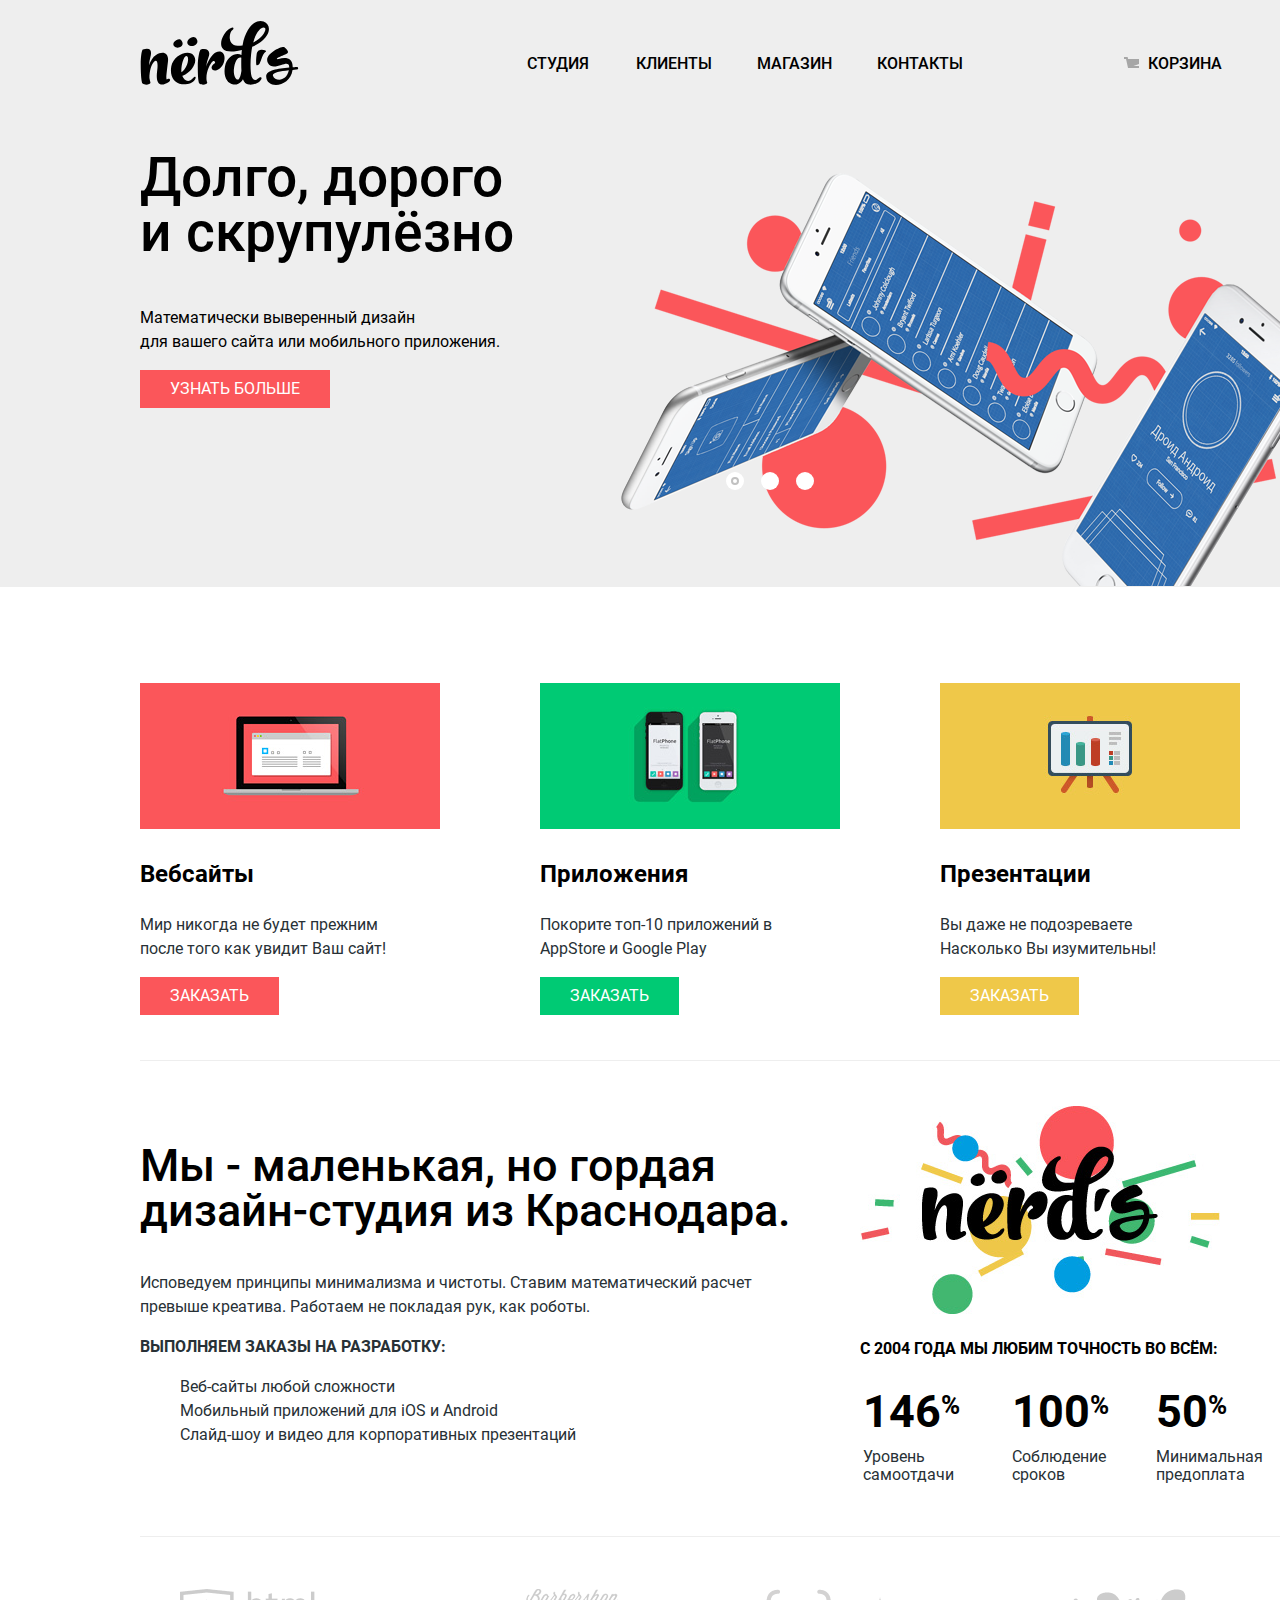
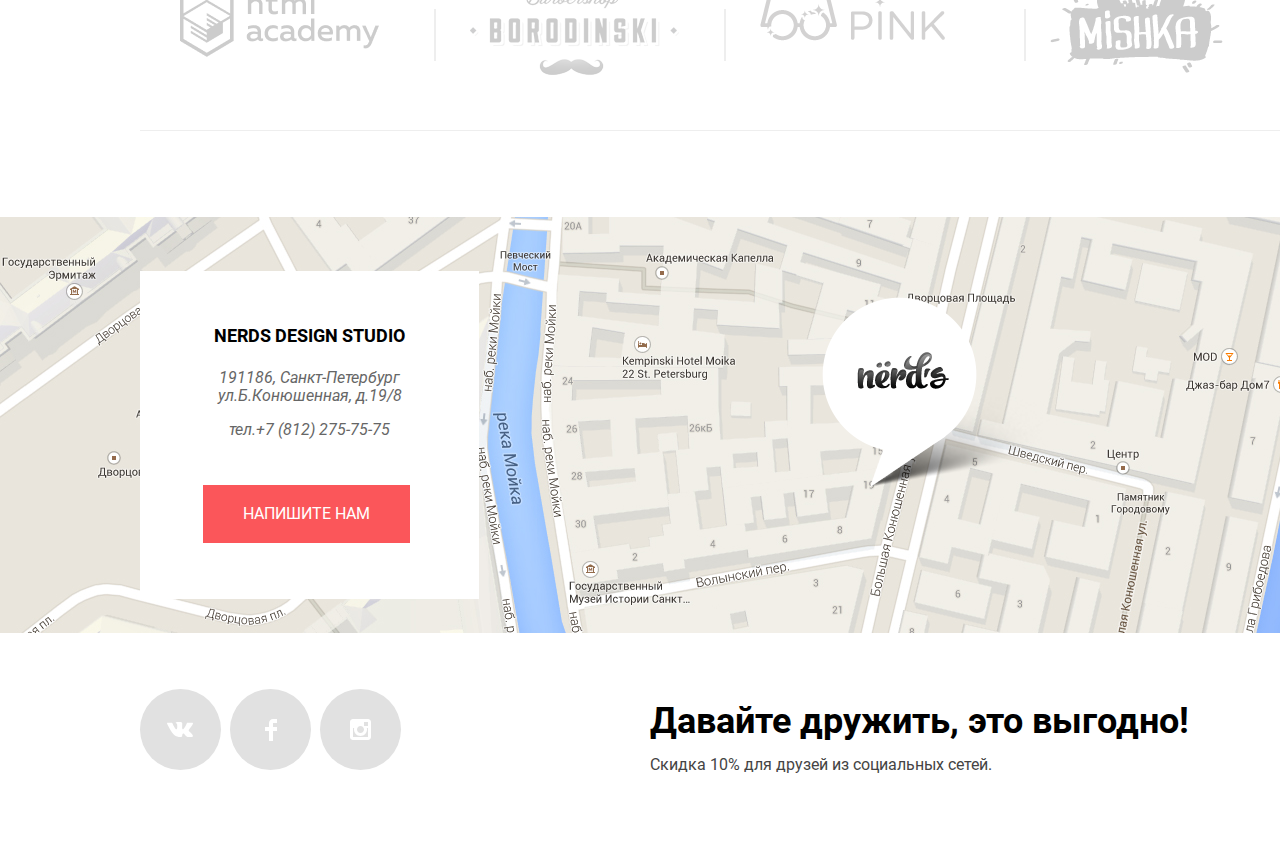
==== index.html @ c26bccc5 "Итог" ====
<!DOCTYPE html>
<html class="page" lang="ru">
  <head>
    <meta charset="utf-8">
    <title>HTML Academy: Нёрдс</title>
    <link rel="stylesheet" href="https://fonts.googleapis.com/css2?family=Roboto:wght@100&display=swap">
    <link href="css/normalize.css" rel="stylesheet">
    <link href="css/style.css" rel="stylesheet">
  </head>
  <body class="page-body">
    <header class="main-header">
      <nav class="main-navigation">
        <a class="main-header-logo">
          <img src="img/nerds-logo.svg" width="159" height="65" alt="Логотип Нёрдс">
        </a>
        <div class="main-navigation-wrapper">
          <div class="main-navigation-container">
            <ul class="navigation-list">
              <li class="navigation-item">
                <a href="#">Студия</a>
              </li>
              <li class="navigation-item">
                <a href="#">Клиенты</a>
              </li>
              <li class="navigation-item">
                <a href="catalog.html">Магазин</a>
              </li>
              <li class="navigation-item">
                <a href="#">Контакты</a>
              </li>
            </ul>
          </div>
          <div class="user-navigation">
            <a class="basket" href="#">Корзина</a>
          </div>
        </div>
       </nav>
    </header>
    <main class="container">
      <h1 class="visually-hidden">Интернет-магазин Nerds</h1>
        <section class="hero">
          <div class="hero-text">
            <h2 class="hero-title">Долго, дорого<br> и скрупулёзно</h2>
               <p>Математически выверенный дизайн<br>
               для вашего сайта или мобильного приложения.</p>
            <a class="button button-red" href="#">Узнать больше</a>
          </div>
          <div class="hero-img">
            <img src="img/nerds-index-slide1.png" width="760" height="431" alt="Смартфоны">
            <div class="hero-circles">
              <div class="hero-circle">
                <img src="img/Ellipse.svg" alt="элипс">
              </div>
              <div class="hero-circle"></div>
              <div class="hero-circle"></div>
            </div>
          </div>
        </section>
        <div class="main-content">
          <section class="services">
              <ul class="services-list">
                <li class="services-item">
                  <img src="img/illustration-1.png" width="300" height="146" alt="Иллюстрация Веб-сайты">
                  <h3 class="services-item-title">Вебсайты</h3>
                    <p>Мир никогда не будет прежним<br>
                    после того как увидит Ваш сайт!</p>
                  <a class="button button-red" href="#">Заказать</a>
                </li>
                <li class="services-item">
                  <img src="img/illustration-2.png" width="300" height="146" alt="Иллюстрация Приложения">
                  <h3 class="services-item-title">Приложения</h3>
                    <p class="services-text">Покорите топ-10 приложений в<br>
                    AppStore и Google Play</p>
                    <a class="button button-green" href="#">Заказать</a>
                </li>
                <li class="services-item">
                  <img src="img/illustration-3.png" width="300" height="146" alt="Иллюстрация Призентаций">
                  <h3 class="services-item-title">Презентации</h3>
                    <p class="services-text">Вы даже не подозреваете<br>
                    Насколько Вы изумительны!</p>
                  <a class="button button-yellow" href="#">Заказать</a>
                </li>
              </ul>
          </section>
          <svg class="line" width="1440" height="30">
            <line x1="140" y1="30" x2="1298" y2="30" stroke-width="2" stroke="#EEEEEE"></line>
          </svg>
          <section class="description-text">
            <div class="description-content">
              <h2 class="description-title">Мы - маленькая, но гордая<br>
              дизайн-студия из Краснодара.</h2>
                <p>Исповедуем принципы минимализма и чистоты. Ставим математический расчет<br>
                превыше креатива. Работаем не покладая рук, как роботы.</p>
                <h3 class="description-subtitle">Выполняем заказы на разработку:</h3>
              <ul class="description-list">
                <li class="description-item">Веб-сайты любой сложности</li>
                <li class="description-item">Мобильный приложений для iOS и Android</li>
                <li class="description-item">Слайд-шоу и видео для корпоративных презентаций</li>
              </ul>
            </div>
            <div class="description-result">
              <img src="img/nerds-illustration.png" width="360" height="208" alt="Иллюстрация Nerds">
              <h3 class="description-subtitle-two">С 2004 года мы любим точность во всём:</h3>
              <table class="description-subtitle-table">
                <tr class="numbers">
                  <td class="result">146<sup class="percent">%</sup></td>
                  <td class="result">100<sup class="percent">%</sup></td>
                  <td class="result">50<sup class="percent">%</sup></td>
                </tr>
                <tr class="value-numbers">
                  <td class="result">Уровень самоотдачи</td>
                  <td class="result">Соблюдение сроков</td>
                  <td class="result">Минимальная предоплата</td>
                </tr>
              </table>
            </div>
          </section>
          <svg class="line" width="1440" height="50">
            <line x1="140" y1="50" x2="1298" y2="50" stroke-width="2" stroke="#EEEEEE"></line>
          </svg>
          <section class="manufacturers">
            <h2 class="visually-hidden">Производители</h2>
            <ul class="manufacturers-list">
              <li class="manufacturers-item">
                <a href="#" class="manufacturers-logo1">
                  <img src="img/Group-5.png" width="199" height="68" alt="Логотип HTMLACADEMY">
                </a>
              </li>
              <li class="manufacturers-item">
                <a href="#" class="manufacturers-logo2">
                  <img src="img/logo-2.png" width="209" height="90" alt="Барбершоп Бородинский">
                </a>
              </li>
              <li class="manufacturers-item">
                <a href="#" class="manufacturers-logo3">
                  <img src="img/logo-3.png" width="185" height="52" alt="Логотип Pink">
                </a>
              </li>
              <li class="manufacturers-item">
                <a href="#" class="manufacturers-logo4">
                  <img src="img/logo-4.png" width="173" height="84" alt="Логотип Mishka">
                </a>
              </li>
            </ul>
          </section>
          <svg class="line" width="1440" height="30">
            <line x1="140" y1="30" x2="1298" y2="30" stroke-width="2" stroke="#EEEEEE"></line>
          </svg>
        </div>
    </main>
    <footer class="page-footer main-footer">
      <div class="footer-contacts">
        <img src="img/map.png" width="1440" height="416" alt="Карта города">
        <div class="footer-contacts-content">
          <h2 class="visually-hidden footer-contacts-title">Контактная информация</h2>
            <h3 class='logo-name'>Nerds Design Studio</h3>
            <address class="footer-contacts-tittle">191186, Санкт-Петербург<br>
            ул.Б.Конюшенная, д.19/8<br>
            <a class="footer-phone" href="tel:+78122757575">тел.+7 (812) 275-75-75</a></address>
            <a class="button button-red" href="#">Напишите нам</a>
        </div>
        <div class="footer-point-wrap">
          <a class="point-wrap">
            <img src="img/map-marker.png" width="231" height="190" alt="Точка на карте">
          </a>
        </div>
      </div>
      <div class="footer-footer">
        <div class="footer-social-wrap">
          <ul class="footer-social-list">
            <li class="footer-social-item">
              <a class="social-button" href="#">
                <span class="visually-hidden">Вконтакте</span>
                <svg width="27" height="15" viewBox="0 0 27 15" preserveAspectRatio="xMidYMid" fill="none" xmlns="http://www.w3.org/2000/svg">
                <path d="M16.138 11.51C17.094 11.201 18.318 13.55 19.621 14.449C20.599 15.13 21.348 14.983 21.348 14.983L24.821 14.933C24.821 14.933 26.636 14.821 25.778 13.379C25.707 13.259 25.275 12.31 23.193 10.357C21.016 8.31404 21.311 8.64504 23.932 5.11304C25.529 2.96004 26.168 1.64504 25.968 1.08504C25.776 0.546037 24.603 0.686037 24.603 0.686037L20.69 0.713037C20.309 0.714037 19.986 0.832037 19.839 1.22804C19.836 1.23204 19.218 2.89404 18.394 4.30704C16.653 7.29604 15.958 7.45504 15.67 7.26804C15.009 6.83504 15.176 5.53104 15.176 4.60404C15.176 1.70704 15.608 0.499037 14.33 0.187037C13.903 0.0830374 13.591 0.0150374 12.502 0.00503741C11.11 -0.0159626 9.92797 0.00503743 9.25797 0.334037C8.81297 0.557037 8.47197 1.04604 8.67897 1.07404C8.93897 1.10904 9.52197 1.23404 9.83397 1.66004C10.235 2.21204 10.223 3.44904 10.223 3.44904C10.223 3.44904 10.452 6.86004 9.68297 7.28304C9.15497 7.57304 8.43297 6.98104 6.87997 4.26704C6.08697 2.87904 5.48797 1.34504 5.48797 1.34504C5.48797 1.34504 5.37197 1.06004 5.16197 0.904037C4.91197 0.719037 4.56197 0.660037 4.56197 0.660037L0.84797 0.684037C0.84797 0.684037 0.28997 0.700037 0.0849697 0.946037C-0.0970303 1.16404 0.0699697 1.61404 0.0699697 1.61404C0.0699697 1.61404 2.97897 8.49504 6.27297 11.961C9.29297 15.143 12.725 14.932 12.725 14.932H14.28C14.28 14.932 14.749 14.878 14.989 14.62C15.213 14.38 15.203 13.929 15.203 13.929C15.203 13.929 15.172 11.82 16.138 11.51Z" fill="white"/>
                </svg>
              </a>
            </li>
            <li class="footer-social-item">
              <a class="social-button" href="#">
                <span class="visually-hidden">Фейсбук</span>
                <svg width="12" height="22" viewBox="0 0 12 22" fill="none" xmlns="http://www.w3.org/2000/svg">
                <path d="M12 4V0H8C5.79086 0 4 1.79086 4 4V8H0V12H4V22H8V12H12V8H8V4H12Z" fill="white"/>
                </svg>
              </a>
            </li>
            <li class="footer-social-item">
              <a class="social-button" href="#">
                <span class="visually-hidden">Инстаграм</span>
                <svg width="21" height="21" viewBox="0 0 21 21" fill="none" xmlns="http://www.w3.org/2000/svg">
                <path fill-rule="evenodd" clip-rule="evenodd" d="M3 0H18C19.65 0 21 1.35 21 3V18C21 19.65 19.65 21 18 21H3C1.35 21 0 19.65 0 18V3C0 1.35 1.35 0 3 0ZM14 10.5C14 8.57 12.43 7 10.5 7C8.57 7 7 8.57 7 10.5C7 12.43 8.57 14 10.5 14C12.43 14 14 12.43 14 10.5ZM3 18V9H4.181C4.0626 9.49127 4.00186 9.99467 4 10.5C4 14.0899 6.91015 17 10.5 17C14.0899 17 17 14.0899 17 10.5C16.9986 9.99464 16.9379 9.49118 16.819 9H18V18H3ZM14 7H18V3H14V7Z" fill="white"/>
                </svg>
              </a>
            </li>
          </ul>
        </div>
        <div class="footer-friendship">
          <h2 class="footer-friendship-title">Давайте дружить, это выгодно!</h2>
          <p class="footer-friendship-sub">Скидка 10% для друзей из социальных сетей.</p>
        </div>
      </div>
    </footer>

    <section class="modal modal-letter">
      <h2 class="modal-title">Напишите нам</h2>
      <form class="letter-form">
        <ul class="letter-list">
          <li class="letter-item">
            <label for="name-surname">Ваше имя:</label>
            <input class="letter-user-name" type="text" id="name-surname" name="name-surname" placeholder="Имя Фамилия" pattern="^[А-Яа-яЁё\s]+$" required>
          </li>
          <li class="letter-item">
            <label for="mail">Ваш email:</label>
            <input class="letter-user-mail" type="email" id="mail" name="mail" placeholder="email@example.com" pattern=".+@globex.com" required>
          </li>
          <li class="letter-item">
            <label for="text-letter">Текст письма:</label>
            <textarea class="letter-user-text" rows="5" cols="45" id="text-letter" name="text-letter" placeholder="В свободной форме" required></textarea>
          </li>
        </ul>
        <button class="button button-red" type="submit">Отправить</button>
      </form>
      <button class="modal-close" type="button" aria-label="Закрыть"></button>
    </section>
  </body>
</html>
---- css/style.css ----
/* fonts - шрифты */
/* roboto-regular - latin_cyrillic */
@font-face {
  font-family: 'Roboto';
  font-style: normal;
  font-weight: 400;
  src: local('Roboto'), local('Roboto-Regular'),
  url('../fonts/roboto.woff2') format('woff2'), /* Super Modern Browsers */ url('../fonts/roboto.woff') format('woff'); /* Modern Browsers */
}

@font-face {
  font-family: 'Roboto';
  font-style: normal;
  font-weight: 700;
  src: local('Robotobold'), local('Roboto-Bold'),
  url('../fonts/robotobold.woff2') format('woff2'), /* Super Modern Browsers */ url('../fonts/robotobold.woff') format('woff'); /* Modern Browsers */
}

@font-face {
  font-family: 'Roboto';
  font-style: normal;
  font-weight: 500;
  src: local('Robotomedium'), local('Roboto-Medium'),
  url('../fonts/robotomedium.woff2') format('woff2'), /* Super Modern Browsers */ url('../fonts/robotomedium.woff') format('woff'); /* Modern Browsers */
}

/* Variables-переменные-цвета */

:root {
  --basic-black: #000000;
  --basic-black-A: #283136;
  --basic-Revell-32164: #EEEEEE;
  --basic-Revell-B: #DFDFDF;
  --basic-Revell-C: #D5D5D5;
  --basic-White: #FFFFFF;
  --basic-Fiery-Coral: #FB565A;
  --basic-Coral-B: #E74246;
  --basic-Coral-C: #D7373B;
  --basic-RAL-240-20-05: #283136;
  --basic-Ford-Black-White-Brown: #888888;
  --basic-green: #00CA74;
  --basic-green-B: #00BC6C;
  --basic-green-C: #00AA62;
  --basic-yellow: #EFC849;
  --basic-yellow-B: #EAB534;
  --basic-yellow-C: #E5A722;
  --basic-Ford-Midnight-Gray: #444444;
  --basic-Mothe-Gray: #4D4D4D;
  --basic-Krylon-Classic-Gray: #666666;
  --basic-light-gray: #A6A6A6;
  --basic-Shape-2: #E1E1E1;
}

body {
  min-width: 960px;
  margin: 0;
  padding: 0;
  font-style: normal;
  font-family: "roboto", sans-serif;
  font-size: 16px;
  line-height: 22px;
  font-weight: normal;
  color: var(--basic-RAL-240-20-05);
  background-color: #FFFFFF;
}

a {
  text-decoration: none;
}

img {
  max-width: 100%;
  /*height: auto;*/
}

.visually-hidden {
  position: absolute;
  width: 1px;
  height: 1px;
  margin: -1px;
  border: 0;
  padding: 0;
  white-space: nowrap;
  clip-path: inset(100%);
  clip: rect(0 0 0 0);
  overflow: hidden;
}

/* Grid */

.page {
  height: 100%;
}

.page-body {
  min-width: 100%;
  min-height: 100%;
  margin-left: auto;
  margin-right: auto;
  display: grid;
  grid-template-rows: min-content 1fr min-content;
  align-content: start;
}

.page-catalog {
  display: grid;
  grid-template-columns: 260px 1fr;
  align-content: start;
}

.main-header {
  background-color: var(--basic-Revell-32164);
}

.inner-page {
  background-color: var(--basic-White);
}

/* Main navigation */

.main-navigation {
  display: grid;
  grid-template-columns: 160px 1fr 75px;
  grid-template-rows: 65px 65px;
  margin-top: 20px;
  margin-left: 140px;
  margin-right: 140px;
  width: 1157px;
  font-size: 16px;
  line-height: 30px;
  color: var(--basic-black);
}

.main-header-logo img:hover {
  fill: var(--basic-black);
}

.main-header-logo img:focus {
  fill: var(--basic-black);
}

.main-header-logo img:active {
  fill: var(--basic-black);
  opacity: 0.3;
}

.main-navigation-wrapper {
  position: relative;
  display: grid;
  grid-template-columns: 1fr min-content;
}

.navigation-list {
  width: 437px;
  display: grid;
  grid-template-columns: repeat(4, 1fr);
  grid-column-gap: 45px;
  margin-top: 29px;
  margin-left: auto;
  margin-right: auto;
  font-weight: 500;
  font-size: 16px;
  line-height: 30px;
  text-transform: uppercase;
  text-align: center;
}

.user-navigation {
  margin-top: 29px;
  font-weight: 500;
  font-size: 16px;
  line-height: 30px;
  text-transform: uppercase;
  text-align: right;
}

.navigation-list a,
.user-navigation a {
  color: var(--basic-black);
}

.navigation-list a:hover,
.user-navigation a:hover {
  color: var(--basic-Fiery-Coral);
}

.navigation-list a:active,
.user-navigation a:active {
  color: var(--basic-Shape-2);
  border-bottom: 2px solid var(--basic-Fiery-Coral);
 }

.navigation-list a:focus,
.user-navigation a:focus {
  color: var(--basic-Shape-2);
}

.basket::before {
  content: "";
  position: absolute;
  top: 37px;
  left: 824px;
  width: 15px;
  height: 11px;
  background-image: url("../img/basket.svg");
  background-repeat: no-repeat;
  background-position: 0 0;
}

/* hero */

.hero {
  display: grid;
  grid-template-columns: 1fr 2fr;
  padding-left: 140px;
  color: var(--basic-black);
  text-align: left;
  background-color: var(--basic-Revell-32164);
}

.hero-title {
  font-family: Roboto, sans-serif;
  font-size: 55px;
  line-height: 55px;
  font-weight: 500;
  text-align: left;
  margin-top: 0;
}

.hero-text {
  text-align: left;
}

p {
  font-weight: normal;
  font-size: 16px;
  line-height: 24px;
  text-align: left;
}

.hero-img {
  position: relative;
  top: 5px;
}

.hero-circles {
  position: absolute;
  display: flex;
  justify-content: space-between;
  padding: 0;
  top: 317px;
  left: 139px;
  width: 88px;
  height: 18px;
}

.hero-circle {
  display: flex;
  justify-content: center;
  align-items: center;
  position: relative;
  width: 18px;
  height: 18px;
  border-radius: 50%;
  background-color: var(--basic-White);
}

.hero-circle .ellipse {
  position: absolute;
  top: 102px;
  left: 12px;
  width: 8px;
  height: 8px;
  background-image: url("../img/ellipse.svg");
  background-repeat: no-repeat;
  background-position: 0 0;
}

.main-content {
  background-color: var(--basic-White);
}

ul {
  list-style-type: none;
}

.services {
  display: grid;
  margin-top: 80px;
  margin-left: 140px;
  margin-right: 200px;
}

.services-list {
  display: grid;
  grid-template-columns: repeat(3, 1fr);
  column-gap: 100px;
  width: 1100px;
  margin-left: auto;
  margin-right: auto;
}

.services-item p {
  text-align: left;
}

.services-item {
  text-align: left;
  color: var(--basic-RAL-240-20-05);
  margin-left: -40px;
  margin-right: auto;
}

.services-item-title {
  font-size: 24px;
  line-height: 30px;
  color: var(--basic-black);
}

.description-text {
  display: grid;
  margin-top: 39px;
  margin-left: 140px;
  margin-right: 140px;
  grid-template-columns: 1.5fr 1fr;
  font-size: 16px;
  line-height: 24px;
  color: var(--basic-RAL-240-20-05);
}

.description-title {
  font-weight: 500;
  font-size: 45px;
  line-height: 45px;
  text-align: left;
  color: var(--basic-black);
}

.description-subtitle {
  font-weight: bold;
  font-size: 16px;
  line-height: 24px;
  text-transform: uppercase;
  color: var(--basic-black-A);
}

.description-subtitle-two {
  font-weight: bold;
  font-size: 16px;
  line-height: 24px;
  text-align: left;
  color: var(--basic-black);
  text-transform: uppercase;
}

.numbers {
  font-weight: bold;
  font-size: 45px;
  line-height: 64px;
  color: var(--basic-black);
}

.percent {
  font-weight: bold;
  font-size: 26px;
  line-height: 40px;
  color: var(--basic-black);
}

.value-numbers {
  font-weight: normal;
  font-size: 16px;
  line-height: 18px;
  text-align: left;
  color: var(--basic-RAL-240-20-05);
}

/* manufacturers */

.manufacturers-list {
  position: relative;
  display: grid;
  grid-template-columns: repeat(4, 1fr);
  margin-top: 46px;
  margin-left: 140px;
  margin-right: 140px;
}

.manufacturers-item::after {
  content: "";
  position: absolute;
  top: 20px;
  left: 294px;
  width: 2px;
  height: 52px;
  background-image: url("../img/Rectangle-13.svg");
  background-repeat: no-repeat;
  background-position: 0 0;
}

.manufacturers-item .manufacturers-logo1::after {
  content: "";
  position: absolute;
  top: 20px;
  left: 584px;
  width: 2px;
  height: 52px;
  background-image: url("../img/Rectangle-14.svg");
  background-repeat: no-repeat;
  background-position: 0 0;
}

.manufacturers-item .manufacturers-logo2::after {
  content: "";
  position: absolute;
  top: 20px;
  left: 884px;
  width: 2px;
  height: 52px;
  background-image: url("../img/Rectangle-15.svg");
  background-repeat: no-repeat;
  background-position: 0 0;
}

.manufacturers-logo1 img:hover {
  background-image: url("../img/Group-51.png");
}

.manufacturers-logo2  img:hover {
  background-image: url("../img/logo-21.png");
}

.manufacturers-logo3  img:hover {
  background-image: url("../img/logo-31.png");
}

.manufacturers-logo4  img:hover {
  background-image: url("../img/logo-41.png");
}

.manufacturers-item a:active {
  opacity: 0.1;
}

/* footer */

.footer-contacts {
  position: relative;
  top: 80px;
  left: auto;
  right: auto;
  width: 1440px;
  height: 416px;
  font-size: 16px;
  line-height: 18px;
  text-align: left;
  color: var(--basic-Krylon-Classic-Gray);
}

.footer-point-wrap {
  position: absolute;
  left: 822px;
  top: 80px;
  width: 231px;
  height: 190px;
}

.footer-contacts-content {
  position: absolute;
  top: 54px;
  left: 140px;
  bottom: 54px;
  width: 319px;
  height: 308px;
  text-align: center;
  border: 10px solid #ffffff;
  background-color: var(--basic-White);
}

.logo-name {
  font-weight: bold;
  font-size: 18px;
  line-height: 30px;
  text-transform: uppercase;
  text-align: center;
  margin-top: 40px;
  color: var(--basic-black);
}

.footer-footer {
  display: grid;
  grid-template-columns: 1fr 2fr;
  grid-gap: 139px;
  margin-top: 68px;
  margin-left: 140px;
  margin-right: 240px;
}

.footer-contacts-content .button {
  margin-top: 30px;
  margin-left: 10px;
  padding: 20px 40px;
}

.footer-phone {
  color: var(--basic-Krylon-Classic-Gray);
  line-height: 50px;
}

.footer-social-wrap {
  text-align: left;
}

.footer-social-list {
  position: relative;
  margin: 68px auto;
  padding: 0;
}

.footer-social-item a {
  display: flex;
  align-items: center;
  justify-content: center;
  width: 81px;
  height: 81px;
  border-radius: 50%;
  background-color: var(--basic-Shape-2);
}

.social-button {
  color: inherit;
}

.footer-friendship {
  margin: 68px auto 74px auto;
  line-height: 5px;
  text-align: left;
  color: var(--basic-Ford-Midnight-Gray);
}

.footer-friendship-title {
  font-weight: bold;
  font-size: 36px;
  text-align: left;
  color: var(--basic-black);
}

.footer-friendship-sub {
  font-weight: normal;
  font-size: 16px;
  line-height: 22px;
  text-align: left;
  color: var(--basic-Ford-Midnight-Gray);
}

.main-footer {
  background-color: var(--basic-White);
}

.footer-contacts-tittle {
  font-weight: normal;
  font-size: 16px;
  line-height: 18px;
  color: var(--basic-Krylon-Classic-Gray);
}

.footer-contacts a:hover,
.footer-contacts a:focus {
  text-decoration: none;
}

.footer-social {
  text-align: left;
}

.footer-social-list {
  display: grid;
  grid-template-columns: repeat(4, 1fr);
  grid-gap: 9px;
}

/*Buttons*/

.button {
  display: inline-block;
  margin-right: 16px;
  padding: 10px 30px;
  font: inherit;
  text-align: center;
  line-height: 18px;
  color: var(--basic-White);
  vertical-align: middle;
  text-transform: uppercase;
  background-color: var(--basic-Fiery-Coral);
  border: none;
}

.button-red {
  background-color: var(--basic-Fiery-Coral);
}

.button-green {
  background-color: var(--basic-green);
}

.button-yellow {
  background-color: var(--basic-yellow);
}

.button-red:hover {
  color: var(--basic-White);
  background-color: var(--basic-Coral-B);
}

.button-red:focus,
.button-red:active {
  color: var(--basic-Coral-B);
  background-color: var(--basic-Coral-C);
}

.button-green:hover {
  color: var(--basic-White);
  background-color: var(--basic-green-B);
}

.button-green:focus,
.button-green:active {
  color: var(--basic-green-B);
  background-color: var(--basic-green-C);
}

.button-yellow:hover {
  color: var(--basic-White);
  background-color: var(--basic-yellow-B);
}

.button-yellow:focus,
.button-yellow:active {
  color: var(--basic-yellow-B);
  background-color: var(--basic-yellow-C);
}

.catalog-item-price .button-red:hover {
  color: var(--basic-White);
  background-color: var(--basic-Coral-B);
}

.catalog-item-price .button-red:focus,
.catalog-item-price .button-red:active {
  color: var(--basic-White);
  background-color: var(--basic-Coral-C);
}

.button-gray:hover {
  color: var(--basic-black);
  background-color: var(--basic-Revell-B);
}

.button-gray:focus,
.button-gray:active {
  color: var(--basic-black);
  opacity: 0.3;
  background-color: var(--basic-Revell-C);
}

.social-button path:hover {
  fill: var(--basic-White);
}

.social-button path:focus {
  fill: var(--basic-White);
}

.social-button path:active {
  fill: var(--basic-White);
  opacity: 0.3;
}

.footer-social-item a:hover{
  background-color: var(--basic-Coral-B);
}

.footer-social-item a:focus,
.footer-social-item a:active{
  color: var(--basic-Coral-B);
  background-color: var(--basic-Coral-C);
}

/* form */

form {
  width: 260px;
  margin-top: 55px;
  margin-left: 140px;
  background-color: var(--basic-White);
}

/* filters */

.filters {
  margin-left: 100px;
  width: 260px;
  }

.filter-item {
  margin: 0;
  padding: 0;
  border: none;
}

.range-filter {
  width: 260px;
  margin-top: 49px;
}

.filter-item legend {
  font-size: 18px;
  line-height: 24px;
  text-transform: uppercase;
  font-weight: 700;
}

.range-controls {
  position: relative;
  height: 41px;
  margin-bottom: 15px;
  padding-top: 39px;
  padding-right: 20px;
  padding-left: 20px;
  background-color: var(--basic-Revell-32164);
  border-radius: 5px;
}

.range-controls .scale {
  height: 2px;
  background: #d7dcde;
}

.range-controls .bar {
  width: 70%;
  height: 2px;
  background: #00ca74;
}

.range-controls .toggle {
  position: absolute;
  top: 31px;
  left: 0;
  width: 4px;
  height: 4px;
  padding: 0;
  border: 8px solid #ffffff;
  background-color: #ababab;
  border-radius: 50%;
  box-shadow: 0 2px 1px 0 #cfcfcf;
  cursor: pointer;
}

.range-controls .toggle-min {
  left: 18px;
}

.range-controls .toggle-max {
  left: 160px;
}

.price-controls {
  display: flex;
  justify-content: space-between;
}

.price-controls label {
  text-transform: uppercase;
  font-family: "Roboto", "Arial", sans-serif;
  font-size: 16px;
}

.min-price {
  margin-left: 0;
}

.price-controls input {
  width: 60px;
  padding: 10px;
  margin-left: 10px;
  text-align: center;
  color: #283136;
  border: none;
  border-radius: 5px;
  background: #f1f1f1;
  font-family: inherit;
  font-size: inherit;
}

.filter ul {
  padding: 0;
  margin: 0 0 0 42px;
  list-style: none;
  line-height: 30px;
}

.filter fieldset {
  padding: 0;
  margin: 0 0 45px 0;
  border: none;
}

.filter fieldset:first-child {
  margin-bottom: 54px;
}

.filter fieldset:nth-child(2) {
  margin-bottom: 46px;
}

.filter fieldset:last-child {
  margin-bottom: 50px;
}

.filter legend {
  margin-bottom: 16px;
  font-size: 18px;
  line-height: 30px;
}

.filter-option label {
  position: relative;
  display: block;
  cursor: pointer;
  user-select: none;
  margin-left: 0;
}

.filter-input-radio + label::before {
  content: "";
  position: absolute;
  left: -42px;
  top: -5px;
  width: 18px;
  height: 18px;
  border: 5px solid var(--basic-Revell-B);
  border-radius: 50%;
}

.filter-input-radio:checked + label::after {
  content: "";
  position: absolute;
  top: 5px;
  left: -32px;
  width: 15px;
  height: 15px;
  background-image: url("../img/Oval.svg");
  background-repeat: no-repeat;
  background-position: 0 0;
}

.filter-input-checkbox + label::before {
  content: "";
  position: absolute;
  left: -42px;
  top: 0;
  width: 18px;
  height: 18px;
  border: 3px solid var(--basic-Revell-B);
}

.filter-input-checkbox:checked + label::after {
  content: "";
  position: absolute;
  top: 3px;
  left: -38px;
  width: 25px;
  height: 25px;
  background-image: url("../img/Shape.svg");
  background-repeat: no-repeat;
  background-position: 0 0;
}

.filter-input-radio:hover + label::before,
.filter-input-radio:hover + label::after{
  color: var(--basic-black);
  border-color: var(--basic-black);
  fill: var(--basic-black);

}

.filter-input-radio:focus + label,
.filter-input-radio:active + label {
  border-color: var(--basic-Mothe-Gray);
  color: var(--basic-Mothe-Gray);
  fill: var(--basic-Mothe-Gray);
  opacity: 0.3;
}

.filter-input-checkbox:hover + label::before,
.filter-input-checkbox:hover + label::after {
  border-color: var(--basic-black);
}

.filter-input-checkbox:focus + label,
.filter-input-checkbox:active + label {
  color: var(--basic-black);
  opacity: 0.3;
}

.filter-button {
  display: block;
  margin: 0;
  padding: 17px 90px;
  font-size: 16px;
  line-height: 18px;
  text-transform: uppercase;
  color: var(--basic-black);
  background-color: var(--basic-Revell-32164);
  border: none;
}

.hero-title-catalog {
  font-family: Roboto, sans-serif;
  font-size: 55px;
  line-height: 55px;
  font-weight: 500;
  text-align: center;
  margin-top: 0;
}

.filter-title {
  font-weight: bold;
  font-size: 18px;
  line-height: 30px;
  align-items: center;
  text-transform: uppercase;
  color: var(--basic-black);
}

/* Catalog */

.catalog {
  margin-left: 280px;
}

.sort {
  display: flex;
  align-items: center;
  width: 760px;
  height: 30px;
  margin-left: 40px;
  padding: 50px 0;
  }

.sort-title {
  font-weight: bold;
  font-size: 18px;
  line-height: 30px;
  text-transform: uppercase;
}

.sort-list {
  padding: 0;
  margin: 0;
  list-style: none;
  display: flex;
  justify-content: flex-end;
  align-items: center;
  flex-grow: 1;
}

.sort-item {
  font-size: 14px;
  line-height: 18px;
  text-transform: uppercase;
  color: var(--basic-black);
  opacity: 0.3;
}
.sort-list  li {
  position: relative;
  margin-right: 25px;
}

.sort-list  li:last-child {
  margin-right: 0;
}

.sort-item .image-triangle-1 {
  position: absolute;
  top: 10px;
  left: 10px;
  width: 15px;
  height: 15px;
  background-image: url("../img/Shape1.svg");
  background-repeat: no-repeat;
  background-position: 0 0;
  fill: var(--basic-black);
}

.sort-item .image-triangle-1 {
  position: absolute;
  top: 10px;
  left: 10px;
  width: 15px;
  height: 15px;
  background-image: url("../img/Shape2.svg");
  background-repeat: no-repeat;
  background-position: 0 0;
  fill: var(--basic-black);
}

.sort-item:hover {
  color: var(--basic-black);
  fill: var(--basic-black);;
  opacity: 0.6;
}

.sort-item:focus,
.sort-item:active {
  color: var(--basic-black);
  opacity: 1;
  fill: var(--basic-black);;
}

.catalog-list {
  display: flex;
  flex-wrap: wrap;
  list-style: none;
 }

.catalog-item {
  position: relative;
  width: 360px;
  height: 618px;
  margin-right: 40px;
  margin-bottom: 40px;
  text-align: center;
  vertical-align: middle;
  background-color: var(--basic-Revell-32164);
  box-shadow: 0 6px 15px rgba(0, 1, 1, 0.25);
  border-radius: 5px 5px 0 0;
  }

.catalog-item-card {
  position: absolute;
  top: 388px;
  left: 0;
  right: 0;
  bottom: 0;
  padding: 26px;
  width: 308px;
  height: 179px;
  background-color: var(--basic-Revell-32164);
  display:none;
}

.catalog-item:hover {
  background-color: var(--basic-Mothe-Gray);
}

.catalog-item:hover .catalog-item-card {
  display: block;
}

.catalog-image {
  position: relative;
}

.catalog-item-title {
  font-weight: bold;
  font-size: 18px;
  line-height: 30px;
  text-transform: uppercase;
  text-align: center;
  color: var(--basic-black);
}

.catalog-item-title:hover {
  color: var(--basic-Fiery-Coral);
}

.catalog-item-title:focus,
.catalog-item-title:active {
  color: var(--basic-black);
  opacity: 0.3;
  }

.catalog-item-card .button {
  display: block;
  margin-left: 80px;
  padding: 17px 50px;
  color: var(--basic-White);
  background-color: var(--basic-Fiery-Coral);
}

.catalog-item-card .button-red:hover {
  color: var(--basic-White);
  background-color: var(--basic-Coral-B);
}

.catalog-item-card .button-red:focus,
.catalog-item-card .button-red:active {
  color: var(--basic-White);
  background-color: var(--basic-Coral-C);
}

.catalog-item-desc {
  font-weight: normal;
  font-size: 16px;
  line-height: 18px;
  text-align: center;
  color: var(--basic-Krylon-Classic-Gray);
}

.catalog-circles {
  position: relative;
  display: flex;
  justify-content: space-between;
  padding: 13px 286px 13px 16px;
  width: 50px;
  height: 14px;
}
.catalog-circle {
  position: relative;
  width: 14px;
  height: 14px;
  border-radius: 50%;
  background-color: var(--basic-White);
}

/* Pagination */

.pagination-list {
  display: flex;
  flex-wrap: wrap;
  padding: 0;
  margin-left: 40px;
  list-style: none;
}
.pagination-item {
  margin-right: 11px;
}

.pagination-item:last-child {
  margin-right: 0;
}

.pagination-item a {
  display: block;
  padding: 10px 19px;
  color: var(--basic-black);
  background-color: var(--basic-Revell-32164);
}

.pagination-item a:hover {
  color: var(--basic-black);
  background-color: var(--basic-Revell-B);
}

.pagination-item a:focus,
.pagination-item a:active {
  color: var(--basic-black);
  opacity: 0.3;
  background-color: var(--basic-Revell-C);
}

.pagination-item-current a,
.pagination-item-current a:hover,
.pagination-item-current a:focus,
.pagination-item-current a:active {
  color: var(--basic-black);
  background-color: var(--basic-White);
  border: 3px solid var(--basic-Revell-C);
  padding: 7px 16px;
  box-sizing: border-box;
}

/* Modal */

.modal {
  display: none;
  position: fixed;
  top: 0;
  right: 0;
  bottom: 0;
  left: 0;
  margin: auto;
  color: var(--basic-black);
  background-color: var(--basic-White);
  box-shadow: 0 20px 40px rgba(0, 0, 0, 0.4);
}

.modal-letter {
  top: 50px;
  bottom: 194px;
  width: 960px;
  height: 400px;
  padding: 50px 80px;
}

.modal-letter h2 {
  margin-top: -20px;
  margin-left: 80px;
  width: 500px;
  left: 50px;
  font-weight: bold;
  font-size: 45px;
  line-height: 53px;
}

label {
  font-weight: bold;
  font-size: 16px;
  line-height: 18px;
  display: block;
  margin-top: 25px;
  margin-left: -40px;
  margin-bottom: 10px;
}

.letter-form {
  width: 761px;
  height: 353px;
  margin-top: -20px;
  margin-left: 80px;
}

.letter-list {
  display: flex;
  justify-content: space-between;
  flex-wrap: wrap;
  width: 720px;
  height: 305px;
  margin: 0;
}

.letter-user-name,
.letter-user-mail  {
  width: 340px;
  height: 34px;
  padding-left: 10px;
  margin-left: -40px;
  border-radius: 3px 3px 3px 3px;
  border: 2px solid var(--basic-light-gray);
}

.letter-user-text {
  width: 744px;
  height: 118px;
  margin-bottom: 10px;
  margin-left: -40px;
  padding-top: 10px;
  padding-left: 10px;
  border-radius: 3px 3px 3px 3px;
  border: 2px solid var(--basic-light-gray);
  resize: none;
}

.letter-user-name:focus:invalid,
.letter-user-text:focus:invalid {
  color: var(--basic-Coral-C);
  box-shadow: 0 0 5px var(--basic-Coral-C);
  border: 2px solid var(--basic-Coral-C);
}

.letter-form button{
display: block;
padding: 15px 70px;
color: var(--basic-White);
background-color: var(--basic-Fiery-Coral);
border-radius: 3px 3px 3px 3px;
}

.modal-close {
position: absolute;
top: 40px;
right: 190px;
width: 22px;
height: 22px;
background-color: transparent;
border: 0;
cursor: pointer;
}

.modal-close::before,
.modal-close::after {
content: "";
position: absolute;
top: 10px;
right: -5px;
width: 29px;
height: 3px;
background-color: rgba(251, 86, 90, 0.3);
}

.modal-close::before {
transform: rotate(45deg);
}

.modal-close::after {
transform: rotate(-45deg);
}

.modal-close:hover::before,
.modal-close:hover::after {
background-color: var(--basic-Fiery-Coral);
}

.modal-close:focus::before,
.modal-close:focus::after,
.modal-close:active::before,
.modal-close:active::after {
 background-color: rgba(251, 86, 90, 0.3);
}
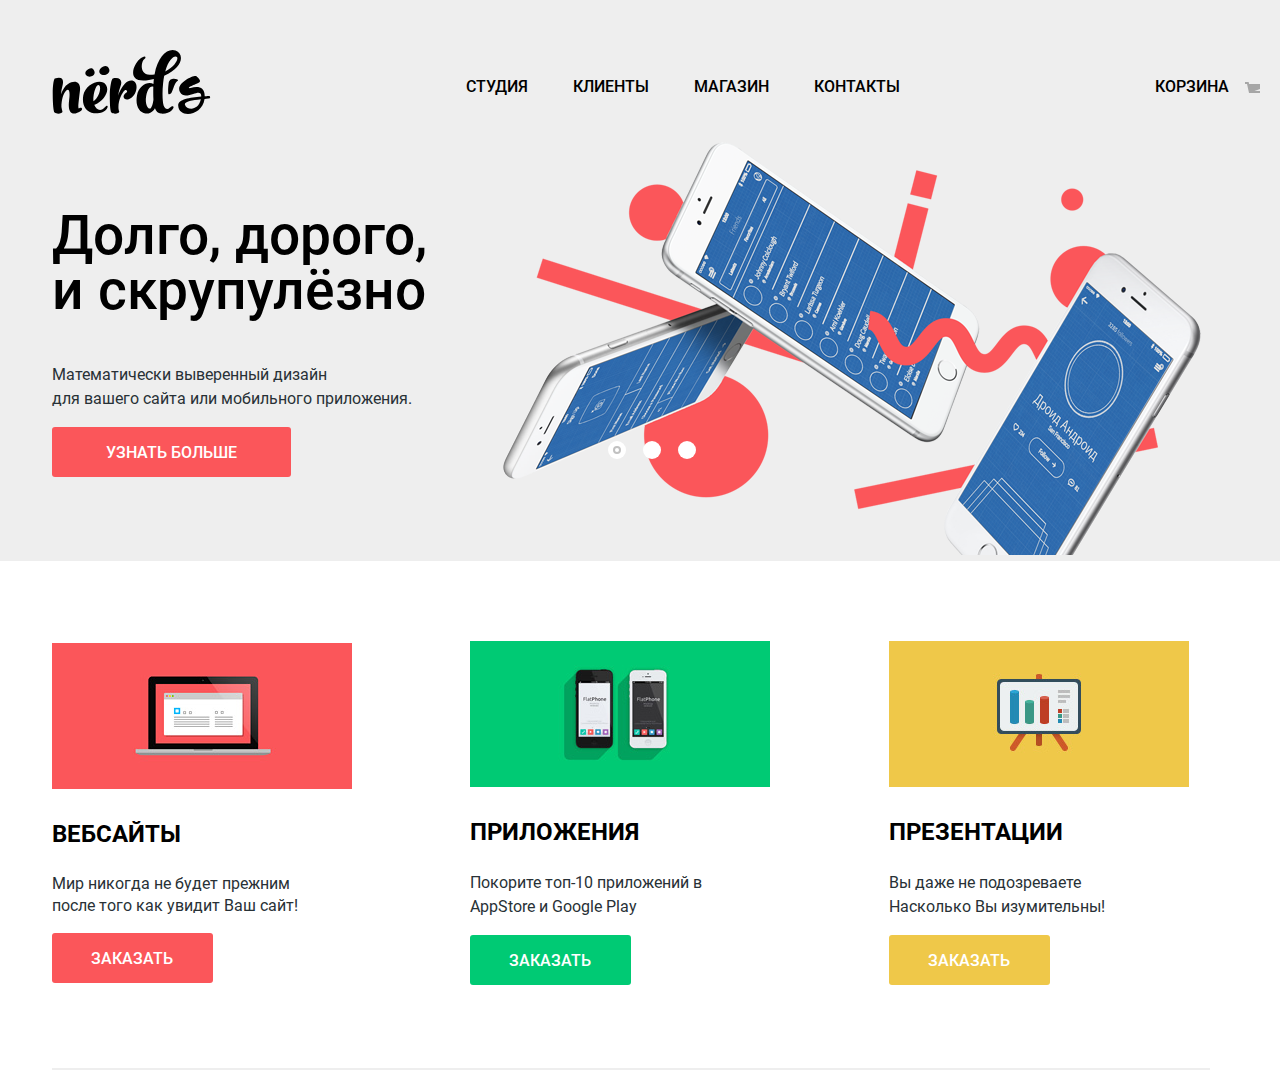
==== commit 23478b11: "Сайт версия 2" ====
--- a/index.html
+++ b/index.html
@@ -8,6 +8,94 @@
     <link href="css/style.css" rel="stylesheet">
   </head>
   <body class="page-body">
+    <header class="header">
+      <div class="header-container">
+        <nav class="nav">
+        <a class="header-logo">
+          <img src="img/nerds-logo.svg" width="159" height="65" alt="Логотип Нёрдс">
+        </a>
+        <div class="nav-wrapper">
+          <ul class="nav-list">
+              <li class="nav-item">
+                <a href="#">Студия</a>
+              </li>
+              <li class="nav-item">
+                <a href="#">Клиенты</a>
+              </li>
+              <li class="nav-item">
+                <a href="catalog.html">Магазин</a>
+              </li>
+              <li class="nav-item">
+                <a href="#">Контакты</a>
+              </li>
+            </ul>
+        </div>
+          <div class="user-nav">
+            <a class="basket" href="#">Корзина</a>
+          </div>
+       </nav>
+      </div>
+    </header>
+    <main class="main">
+      <div class="container">
+        <div class="hero-container">
+        <section class="hero">
+          <div class="hero-desc">
+            <h2 class="hero-title">Долго, дорого,<br> и скрупулёзно</h2>
+            <p>Математически выверенный дизайн<br>
+              для вашего сайта или мобильного приложения.</p>
+            <a class="button button-red" href="#">Узнать больше</a>
+          </div>
+          <div class="hero-img">
+            <img src="img/nerds-index-slide1.png" width="760" height="431" alt="Смартфоны">
+            <div class="hero-circles">
+              <div class="hero-circle">
+                <img src="img/Ellipse.svg" alt="элипс">
+              </div>
+              <div class="hero-circle"></div>
+              <div class="hero-circle"></div>
+            </div>
+          </div>
+        </section>
+        </div>
+        <section class="services-container">
+            <ul class="services-list">
+              <li class="services-item">
+                <img src="img/illustration-1.png" width="300" height="146" alt="Иллюстрация Веб-сайты">
+                <h3 class="services-item-title">Вебсайты</h3>
+                <p>Мир никогда не будет прежним<br>
+                  после того как увидит Ваш сайт!</p>
+                <a class="button button-red" href="#">Заказать</a>
+              </li>
+              <li class="services-item">
+                <img src="img/illustration-2.png" width="300" height="146" alt="Иллюстрация Приложения">
+                <h3 class="services-item-title">Приложения</h3>
+                <p class="services-text">Покорите топ-10 приложений в<br>
+                  AppStore и Google Play</p>
+                <a class="button button-green" href="#">Заказать</a>
+              </li>
+              <li class="services-item">
+                <img src="img/illustration-3.png" width="300" height="146" alt="Иллюстрация Призентаций">
+                <h3 class="services-item-title">Презентации</h3>
+                <p class="services-text">Вы даже не подозреваете<br>
+                  Насколько Вы изумительны!</p>
+                <a class="button button-yellow" href="#">Заказать</a>
+              </li>
+            </ul>
+        </section>
+        <div class="description-container">
+          <section class="description">
+            <div class="description-content">
+
+            </div>
+            <div class="description-result">
+
+            </div>
+          </section>
+        </div>
+      </div>
+    </main>
+    <!--
     <header class="main-header">
       <nav class="main-navigation">
         <a class="main-header-logo">
@@ -222,5 +310,6 @@
       </form>
       <button class="modal-close" type="button" aria-label="Закрыть"></button>
     </section>
+    -->
   </body>
 </html>
--- a/css/style.css
+++ b/css/style.css
@@ -61,7 +61,7 @@
   line-height: 22px;
   font-weight: normal;
   color: var(--basic-RAL-240-20-05);
-  background-color: #FFFFFF;
+  background-color: var(--basic-White);
 }
 
 a {
@@ -87,7 +87,7 @@
 }
 
 /* Grid */
-
+/*
 .page {
   height: 100%;
 }
@@ -115,9 +115,9 @@
 .inner-page {
   background-color: var(--basic-White);
 }
-
+*/
 /* Main navigation */
-
+/*
 .main-navigation {
   display: grid;
   grid-template-columns: 160px 1fr 75px;
@@ -131,18 +131,6 @@
   color: var(--basic-black);
 }
 
-.main-header-logo img:hover {
-  fill: var(--basic-black);
-}
-
-.main-header-logo img:focus {
-  fill: var(--basic-black);
-}
-
-.main-header-logo img:active {
-  fill: var(--basic-black);
-  opacity: 0.3;
-}
 
 .main-navigation-wrapper {
   position: relative;
@@ -208,7 +196,7 @@
 }
 
 /* hero */
-
+/*
 .hero {
   display: grid;
   grid-template-columns: 1fr 2fr;
@@ -276,6 +264,7 @@
   background-position: 0 0;
 }
 
+
 .main-content {
   background-color: var(--basic-White);
 }
@@ -316,7 +305,8 @@
   line-height: 30px;
   color: var(--basic-black);
 }
-
+*/
+/*
 .description-text {
   display: grid;
   margin-top: 39px;
@@ -374,9 +364,9 @@
   text-align: left;
   color: var(--basic-RAL-240-20-05);
 }
-
+*/
 /* manufacturers */
-
+/*
 .manufacturers-list {
   position: relative;
   display: grid;
@@ -441,9 +431,9 @@
 .manufacturers-item a:active {
   opacity: 0.1;
 }
-
+*/
 /* footer */
-
+/*
 .footer-contacts {
   position: relative;
   top: 80px;
@@ -580,7 +570,7 @@
 }
 
 /*Buttons*/
-
+/*
 .button {
   display: inline-block;
   margin-right: 16px;
@@ -594,51 +584,10 @@
   background-color: var(--basic-Fiery-Coral);
   border: none;
 }
-
-.button-red {
-  background-color: var(--basic-Fiery-Coral);
-}
-
-.button-green {
-  background-color: var(--basic-green);
-}
-
-.button-yellow {
-  background-color: var(--basic-yellow);
-}
-
-.button-red:hover {
-  color: var(--basic-White);
-  background-color: var(--basic-Coral-B);
-}
-
-.button-red:focus,
-.button-red:active {
-  color: var(--basic-Coral-B);
-  background-color: var(--basic-Coral-C);
-}
-
-.button-green:hover {
-  color: var(--basic-White);
-  background-color: var(--basic-green-B);
-}
-
-.button-green:focus,
-.button-green:active {
-  color: var(--basic-green-B);
-  background-color: var(--basic-green-C);
-}
-
-.button-yellow:hover {
-  color: var(--basic-White);
-  background-color: var(--basic-yellow-B);
-}
-
-.button-yellow:focus,
-.button-yellow:active {
-  color: var(--basic-yellow-B);
-  background-color: var(--basic-yellow-C);
-}
+*/
+
+
+/*
 
 .catalog-item-price .button-red:hover {
   color: var(--basic-White);
@@ -685,9 +634,9 @@
   color: var(--basic-Coral-B);
   background-color: var(--basic-Coral-C);
 }
-
+*/
 /* form */
-
+/*
 form {
   width: 260px;
   margin-top: 55px;
@@ -696,7 +645,7 @@
 }
 
 /* filters */
-
+/*
 .filters {
   margin-left: 100px;
   width: 260px;
@@ -932,9 +881,9 @@
   text-transform: uppercase;
   color: var(--basic-black);
 }
-
+*/
 /* Catalog */
-
+/*
 .catalog {
   margin-left: 280px;
 }
@@ -1123,9 +1072,9 @@
   border-radius: 50%;
   background-color: var(--basic-White);
 }
-
+*/
 /* Pagination */
-
+/*
 .pagination-list {
   display: flex;
   flex-wrap: wrap;
@@ -1170,9 +1119,9 @@
   padding: 7px 16px;
   box-sizing: border-box;
 }
-
+*/
 /* Modal */
-
+/*
 .modal {
   display: none;
   position: fixed;
@@ -1260,51 +1209,322 @@
 }
 
 .letter-form button{
-display: block;
-padding: 15px 70px;
-color: var(--basic-White);
-background-color: var(--basic-Fiery-Coral);
-border-radius: 3px 3px 3px 3px;
+  display: block;
+  padding: 15px 70px;
+  color: var(--basic-White);
+  background-color: var(--basic-Fiery-Coral);
+  border-radius: 3px 3px 3px 3px;
 }
 
 .modal-close {
-position: absolute;
-top: 40px;
-right: 190px;
-width: 22px;
-height: 22px;
-background-color: transparent;
-border: 0;
-cursor: pointer;
+  position: absolute;
+  top: 40px;
+  right: 190px;
+  width: 22px;
+  height: 22px;
+  background-color: transparent;
+  border: 0;
+  cursor: pointer;
 }
 
 .modal-close::before,
 .modal-close::after {
-content: "";
-position: absolute;
-top: 10px;
-right: -5px;
-width: 29px;
-height: 3px;
-background-color: rgba(251, 86, 90, 0.3);
+  content: "";
+  position: absolute;
+  top: 10px;
+  right: -5px;
+  width: 29px;
+  height: 3px;
+  background-color: rgba(251, 86, 90, 0.3);
 }
 
 .modal-close::before {
-transform: rotate(45deg);
+  transform: rotate(45deg);
 }
 
 .modal-close::after {
-transform: rotate(-45deg);
+  transform: rotate(-45deg);
 }
 
 .modal-close:hover::before,
 .modal-close:hover::after {
-background-color: var(--basic-Fiery-Coral);
+  background-color: var(--basic-Fiery-Coral);
 }
 
 .modal-close:focus::before,
 .modal-close:focus::after,
 .modal-close:active::before,
 .modal-close:active::after {
- background-color: rgba(251, 86, 90, 0.3);
-}
+  background-color: rgba(251, 86, 90, 0.3);
+}
+*/
+
+
+/* header #2*/
+
+.header {
+  padding-top: 49px;
+  font-weight: 500;
+  line-height: 30px;
+  text-transform: uppercase;
+  background-color: var(--basic-Revell-32164);
+}
+
+.header-container {
+  max-width: 1177px;
+  width: 100%;
+  margin: 0 auto;
+  padding: 0 10px;
+}
+
+.header-logo img:hover {
+  fill: var(--basic-black);
+}
+
+.header-logo img:focus {
+  fill: var(--basic-black);
+}
+
+.header-logo img:active {
+  fill: var(--basic-black);
+  opacity: 0.3;
+}
+
+.nav {
+  display: flex;
+  justify-content: space-between;
+  align-items: center;
+}
+
+.nav-list {
+  display: flex;
+  padding-left: 0;
+  list-style-type: none;
+}
+
+.nav-item {
+  margin-left: 45px;
+}
+
+.nav-item:first-child {
+  margin-left: 0;
+}
+
+.nav-item a,
+.user-nav a {
+  color: var(--basic-black);
+}
+
+.nav-list a,
+.user-nav a {
+  color: var(--basic-black);
+}
+
+.nav-list a:hover,
+.user-nav a:hover {
+  color: var(--basic-Fiery-Coral);
+}
+
+.nav-list a:active,
+.user-nav a:active {
+  color: var(--basic-Shape-2);
+  border-bottom: 2px solid var(--basic-Fiery-Coral);
+}
+
+.nav-list a:focus,
+.user-nav a:focus {
+  color: var(--basic-Shape-2);
+}
+
+.basket::before {
+  content: "";
+  position: absolute;
+  top: 82px;
+  left: 1245px;
+  width: 15px;
+  height: 11px;
+  background-image: url("../img/basket.svg");
+  background-repeat: no-repeat;
+  background-position: 0 0;
+}
+
+ /* container */
+
+ /* section-hero #2*/
+
+.hero-container {
+  background-color: var(--basic-Revell-32164);
+}
+
+.hero {
+  display: flex;
+  justify-content: space-between;
+  align-items: center;
+  max-width: 1177px;
+  width: 100%;
+  margin: 0 auto;
+  padding: 0 0;
+}
+
+.hero-title {
+  font-weight: 500;
+  font-size: 55px;
+  line-height: 55px;
+  margin-top: 0;
+  color: var(--basic-black);
+}
+
+.hero-desc p {
+  font-size: 16px;
+  line-height: 24px;
+  color: var(--basic-black-A);
+}
+
+.hero-desc .button {
+  padding: 17px 54px 15px 54px;
+}
+
+.hero-img {
+  position: relative;
+}
+
+.hero-circles {
+  position: absolute;
+  display: flex;
+  justify-content: space-between;
+  padding: 0;
+  top: 317px;
+  left: 139px;
+  width: 88px;
+  height: 18px;
+}
+
+.hero-circle {
+  display: flex;
+  justify-content: center;
+  align-items: center;
+  position: relative;
+  width: 18px;
+  height: 18px;
+  border-radius: 50%;
+  background-color: var(--basic-White);
+}
+
+.hero-circle .ellipse {
+  position: absolute;
+  top: 102px;
+  left: 12px;
+  width: 8px;
+  height: 8px;
+  background-image: url("../img/ellipse.svg");
+  background-repeat: no-repeat;
+  background-position: 0 0;
+}
+
+/* buttons */
+
+.button {
+  display: inline-block;
+  padding: 0;
+  text-align: center;
+  vertical-align: middle;
+  font-weight: 500;
+  font-size: 16px;
+  line-height: 18px;
+  text-transform: uppercase;
+  color: var(--basic-White);
+  border: none;
+  border-radius: 3px;
+}
+
+.button-red {
+  background-color: var(--basic-Fiery-Coral);
+}
+
+
+.button-green {
+  background-color: var(--basic-green);
+}
+
+.button-yellow {
+  background-color: var(--basic-yellow);
+}
+
+.button-red:hover {
+  color: var(--basic-White);
+  background-color: var(--basic-Coral-B);
+}
+
+.button-red:focus,
+.button-red:active {
+  color: var(--basic-Coral-B);
+  background-color: var(--basic-Coral-C);
+}
+
+.button-green:hover {
+  color: var(--basic-White);
+  background-color: var(--basic-green-B);
+}
+
+.button-green:focus,
+.button-green:active {
+  color: var(--basic-green-B);
+  background-color: var(--basic-green-C);
+}
+
+.button-yellow:hover {
+  color: var(--basic-White);
+  background-color: var(--basic-yellow-B);
+}
+
+.button-yellow:focus,
+.button-yellow:active {
+  color: var(--basic-yellow-B);
+  background-color: var(--basic-yellow-C);
+}
+
+/* services #2 */
+
+.services-container {
+  position: relative;
+  max-width: 1177px;
+  width: 100%;
+  margin: 80px auto;
+  padding: 0 0;
+}
+
+.services-list {
+  display: flex;
+  justify-content: space-between;
+  align-items: center;
+  padding: 0 40px 0 0;
+  list-style-type: none;
+}
+
+.services-item-title {
+  font-weight: bold;
+  font-size: 24px;
+  line-height: 30px;
+  text-transform: uppercase;
+  color: var(--basic-black);
+}
+
+.services-text {
+  font-size: 16px;
+  line-height: 24px;
+  color: var(--basic-black-A);
+}
+
+.services-item .button {
+  padding: 17px 40px 15px 39px;
+}
+
+.services-container::after {
+  content: "";
+  position: absolute;
+  top: 427px;
+  left: 0;
+  width: 1158px;
+  height: 2px;
+  background-color: var(--basic-Revell-32164);
+}
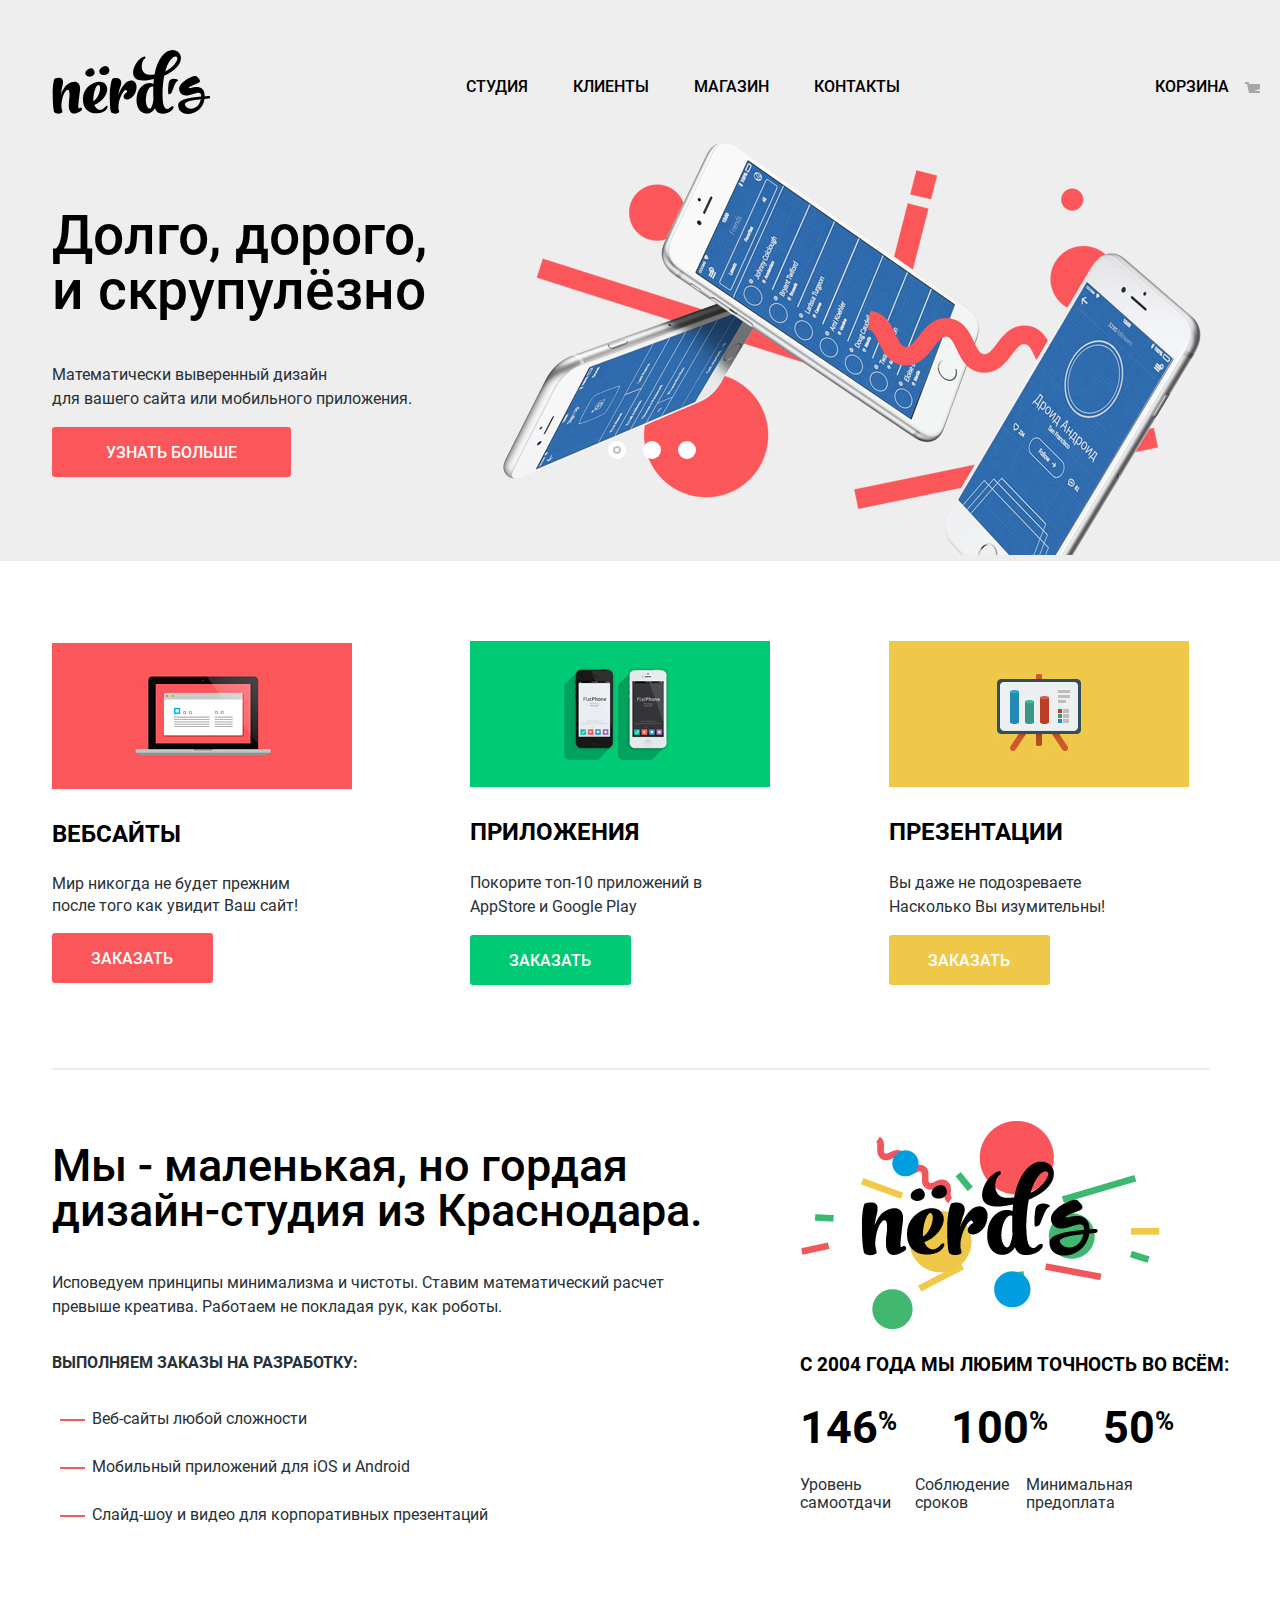
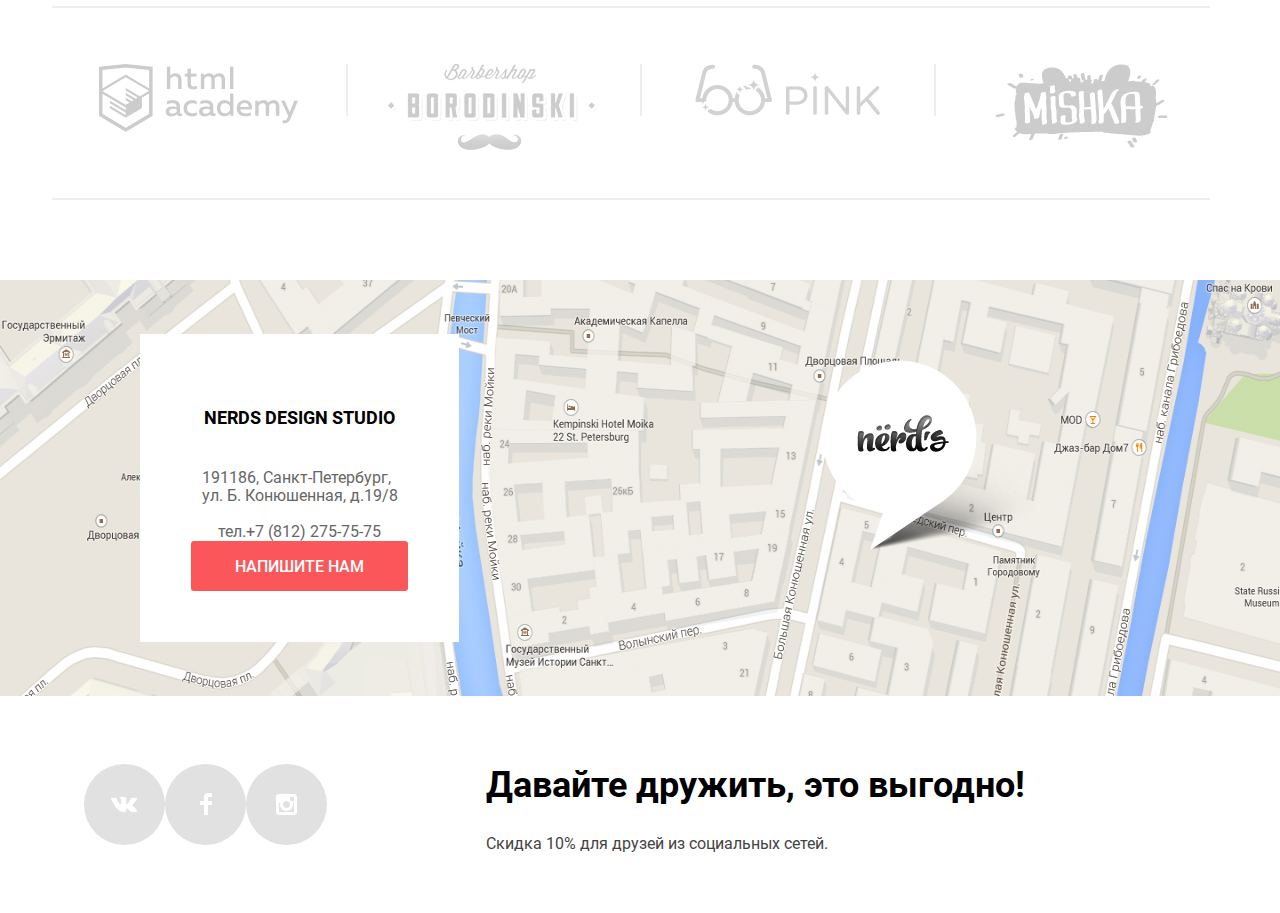
==== commit b37123ae: "Глвная страница №2" ====
--- a/index.html
+++ b/index.html
@@ -83,18 +83,126 @@
               </li>
             </ul>
         </section>
-        <div class="description-container">
-          <section class="description">
-            <div class="description-content">
-
-            </div>
-            <div class="description-result">
-
-            </div>
-          </section>
-        </div>
+        <section class="text-container">
+           <div class="text-content">
+             <div class="text-slogan">
+                <h2 class="text-title">Мы - маленькая, но гордая<br>
+                  дизайн-студия из Краснодара.</h2>
+                <p class="text-paragraph">Исповедуем принципы минимализма и чистоты. Ставим математический расчет<br>
+                  превыше креатива. Работаем не покладая рук, как роботы.</p>
+             </div>
+             <div class="text-desc">
+                <h3 class="text-subtitle">Выполняем заказы на разработку:</h3>
+                <ul class="text-list">
+                  <li class="text-item text-paragraph">Веб-сайты любой сложности</li>
+                  <li class="text-item text-paragraph">Мобильный приложений для iOS и Android</li>
+                  <li class="text-item text-paragraph">Слайд-шоу и видео для корпоративных презентаций</li>
+                </ul>
+             </div>
+           </div>
+           <div class="text-result">
+              <img src="img/nerds-illustration.png" width="360" height="208" alt="Иллюстрация Nerds">
+              <div class="text-table">
+                <div class="text-subtitle">
+                  <h3>С 2004 года мы любим точность во всём:</h3>
+                </div>
+                <div class="row-first">
+                  <ul class="text-list">
+                    <li class="text-item number">146<sup class="percent">%</sup></li>
+                    <li class="text-item number">100<sup class="percent">%</sup></li>
+                    <li class="text-item number">50<sup class="percent">%</sup></li>
+                  </ul>
+                </div>
+                <div class="row-last">
+                  <ul class="text-list">
+                    <li class="text-item result">Уровень самоотдачи</li>
+                    <li class="text-item result">Соблюдение сроков</li>
+                    <li class="text-item result">Минимальная предоплата</li>
+                  </ul>
+                </div>
+              </div>
+           </div>
+        </section>
+        <section class="project-container">
+          <div class="project">
+            <ul class="project-list">
+              <li class="project-item first">
+                <a href="#" class="project-logo1">
+                  <img src="img/Group-5.png" width="199" height="68" alt="Логотип HTMLACADEMY">
+                </a>
+              </li>
+              <li class="project-item">
+                <a href="#" class="project-logo2">
+                  <img src="img/logo-2.png" width="209" height="90" alt="Барбершоп Бородинский">
+                </a>
+              </li>
+              <li class="project-item">
+                <a href="#" class="project-logo3">
+                  <img src="img/logo-3.png" width="185" height="52" alt="Логотип Pink">
+                </a>
+              </li>
+              <li class="project-item">
+                <a href="#" class="project-logo4">
+                  <img src="img/logo-4.png" width="173" height="84" alt="Логотип Mishka">
+                </a>
+              </li>
+            </ul>
+          </div>
+        </section>
       </div>
     </main>
+    <footer class="footer">
+      <div class="footer-container">
+        <div class="footer-contacts">
+          <img src="img/map.png" width="1440" height="416" alt="Карта города">
+          <div class="footer-contacts-content">
+            <h3 class='logo-name'>Nerds Design Studio</h3>
+            <address class="footer-contacts-tittle"> 191186, Санкт-Петербург,<br>
+              ул. Б. Конюшенная, д.19/8<br>
+            </address>
+            <a class="footer-phone" href="tel:+78122757575">тел.+7 (812) 275-75-75</a>
+            <a class="button button-red" href="#">Напишите нам</a>
+          </div>
+          <div class="footer-point-wrap">
+            <a class="point-wrap">
+              <img src="img/map-marker.png" width="231" height="190" alt="Точка на карте">
+            </a>
+          </div>
+        </div>
+        <div class="footer-social">
+          <div class="footer-social-wrap">
+            <ul class="footer-social-list">
+              <li class="footer-social-item">
+                <a class="social-button" href="#">
+                  <svg width="27" height="15" viewBox="0 0 27 15" fill="none" xmlns="http://www.w3.org/2000/svg">
+                    <path d="M16.138 11.51C17.094 11.201 18.318 13.55 19.621 14.449C20.599 15.13 21.348 14.983 21.348 14.983L24.821 14.933C24.821 14.933 26.636 14.821 25.778 13.379C25.707 13.259 25.275 12.31 23.193 10.357C21.016 8.31404 21.311 8.64504 23.932 5.11304C25.529 2.96004 26.168 1.64504 25.968 1.08504C25.776 0.546037 24.603 0.686037 24.603 0.686037L20.69 0.713037C20.309 0.714037 19.986 0.832037 19.839 1.22804C19.836 1.23204 19.218 2.89404 18.394 4.30704C16.653 7.29604 15.958 7.45504 15.67 7.26804C15.009 6.83504 15.176 5.53104 15.176 4.60404C15.176 1.70704 15.608 0.499037 14.33 0.187037C13.903 0.0830374 13.591 0.0150374 12.502 0.00503741C11.11 -0.0159626 9.92797 0.00503743 9.25797 0.334037C8.81297 0.557037 8.47197 1.04604 8.67897 1.07404C8.93897 1.10904 9.52197 1.23404 9.83397 1.66004C10.235 2.21204 10.223 3.44904 10.223 3.44904C10.223 3.44904 10.452 6.86004 9.68297 7.28304C9.15497 7.57304 8.43297 6.98104 6.87997 4.26704C6.08697 2.87904 5.48797 1.34504 5.48797 1.34504C5.48797 1.34504 5.37197 1.06004 5.16197 0.904037C4.91197 0.719037 4.56197 0.660037 4.56197 0.660037L0.84797 0.684037C0.84797 0.684037 0.28997 0.700037 0.0849697 0.946037C-0.0970303 1.16404 0.0699697 1.61404 0.0699697 1.61404C0.0699697 1.61404 2.97897 8.49504 6.27297 11.961C9.29297 15.143 12.725 14.932 12.725 14.932H14.28C14.28 14.932 14.749 14.878 14.989 14.62C15.213 14.38 15.203 13.929 15.203 13.929C15.203 13.929 15.172 11.82 16.138 11.51Z" fill="white"/>
+                  </svg>
+                </a>
+              </li>
+              <li class="footer-social-item">
+                <a class="social-button" href="#">
+                  <svg width="12" height="22" viewBox="0 0 12 22" fill="none" xmlns="http://www.w3.org/2000/svg">
+                    <path d="M12 4V0H8C5.79086 0 4 1.79086 4 4V8H0V12H4V22H8V12H12V8H8V4H12Z" fill="white"/>
+                  </svg>
+                </a>
+              </li>
+              <li class="footer-social-item">
+                <a class="social-button" href="#">
+                  <svg width="21" height="21" viewBox="0 0 21 21" fill="none" xmlns="http://www.w3.org/2000/svg">
+                    <path fill-rule="evenodd" clip-rule="evenodd" d="M3 0H18C19.65 0 21 1.35 21 3V18C21 19.65 19.65 21 18 21H3C1.35 21 0 19.65 0 18V3C0 1.35 1.35 0 3 0ZM14 10.5C14 8.57 12.43 7 10.5 7C8.57 7 7 8.57 7 10.5C7 12.43 8.57 14 10.5 14C12.43 14 14 12.43 14 10.5ZM3 18V9H4.181C4.0626 9.49127 4.00186 9.99467 4 10.5C4 14.0899 6.91015 17 10.5 17C14.0899 17 17 14.0899 17 10.5C16.9986 9.99464 16.9379 9.49118 16.819 9H18V18H3ZM14 7H18V3H14V7Z" fill="white"/>
+                  </svg>
+                </a>
+              </li>
+            </ul>
+          </div>
+          <div class="footer-friendship">
+            <h2 class="footer-friendship-title">Давайте дружить, это выгодно!</h2>
+            <p class="footer-friendship-sub">Скидка 10% для друзей из социальных сетей.</p>
+          </div>
+        </div>
+
+        </div>
+    </footer>
     <!--
     <header class="main-header">
       <nav class="main-navigation">
--- a/css/style.css
+++ b/css/style.css
@@ -36,7 +36,6 @@
   --basic-Fiery-Coral: #FB565A;
   --basic-Coral-B: #E74246;
   --basic-Coral-C: #D7373B;
-  --basic-RAL-240-20-05: #283136;
   --basic-Ford-Black-White-Brown: #888888;
   --basic-green: #00CA74;
   --basic-green-B: #00BC6C;
@@ -60,7 +59,7 @@
   font-size: 16px;
   line-height: 22px;
   font-weight: normal;
-  color: var(--basic-RAL-240-20-05);
+  color: var(--basic-black-A);
   background-color: var(--basic-White);
 }
 
@@ -1350,7 +1349,9 @@
 
  /* container */
 
- /* section-hero #2*/
+.container {}
+
+ /* section-hero */
 
 .hero-container {
   background-color: var(--basic-Revell-32164);
@@ -1441,7 +1442,6 @@
   background-color: var(--basic-Fiery-Coral);
 }
 
-
 .button-green {
   background-color: var(--basic-green);
 }
@@ -1483,7 +1483,7 @@
   background-color: var(--basic-yellow-C);
 }
 
-/* services #2 */
+/* section-services */
 
 .services-container {
   position: relative;
@@ -1528,3 +1528,294 @@
   height: 2px;
   background-color: var(--basic-Revell-32164);
 }
+
+/* section-text */
+
+.text-container {
+  position: relative;
+  display: flex;
+  justify-content: space-between;
+  align-items: center;
+  max-width: 1177px;
+  width: 100%;
+  margin: 121px auto 73px auto;
+  padding: 0 0;
+}
+
+.text-title {
+  font-weight: 500;
+  font-size: 45px;
+  line-height: 45px;
+  color: var(--basic-black);
+}
+
+.text-subtitle {
+  font-size: 16px;
+  line-height: 24px;
+  text-transform: uppercase;
+  color: var(--basic-black-A);
+}
+
+.text-desc {
+  display: flex;
+  flex-direction: column;
+}
+
+.text-list {
+  list-style-type: none;
+}
+
+.text-desc .text-list {
+  display: flex;
+  flex-direction: column;
+  justify-content: space-between;
+  height: 120px;
+}
+
+.text-paragraph {
+  font-size: 16px;
+  line-height: 24px;
+  color: var(--basic-black-A);
+}
+
+ul .text-paragraph {
+  position: relative;
+}
+
+ul .text-paragraph::after {
+  content: "";
+  position: absolute;
+  top: 12px;
+  left: -32px;
+  width: 25px;
+  height: 2px;
+  background-color: var(--basic-Fiery-Coral);
+}
+
+.text-table h3 {
+  color: var(--basic-black);
+}
+
+.row-first .text-list {
+  display: flex;
+  justify-content: space-between;
+  width: 374px;
+  padding: 0;
+}
+
+.row-last .text-list {
+  display: flex;
+  justify-content: space-between;
+  align-items: center;
+  width: 374px;
+  padding: 0;
+}
+
+.number {
+  font-weight: bold;
+  font-size: 45px;
+  line-height: 64px;
+  color: var(--basic-black);
+}
+
+.percent {
+  font-weight: bold;
+  font-size: 26px;
+  line-height: 40px;
+}
+
+.result {
+  font-size: 16px;
+  line-height: 18px;
+  color: var(--basic-black-A);
+}
+
+.text-container::after {
+  content: "";
+  position: absolute;
+  top: 500px;
+  left: 0;
+  width: 1158px;
+  height: 2px;
+  background-color: var(--basic-Revell-32164);
+}
+
+/* section-project */
+
+.project-container {
+  position: relative;
+  max-width: 1177px;
+  width: 100%;
+  margin: 121px auto 44px auto;
+  padding: 0 0;
+}
+
+.project-list {
+  display: grid;
+  grid-template-columns: repeat(4, 1fr);
+  list-style-type: none;
+  padding: 0;
+}
+
+.project-item .project-logo1,
+.project-item .project-logo2,
+.project-item .project-logo4,
+.project-item .project-logo3 {
+  display: flex;
+  justify-content: center;
+  align-items: center;
+}
+
+.project-list li {
+  position: relative;
+}
+
+.project-list li::after {
+  content: "";
+  position: absolute;
+  top: 0;
+  left: 0;
+  width: 2px;
+  height: 52px;
+  background-color: var(--basic-Revell-32164);
+}
+
+.project-list li.first::after {
+  display: none;
+}
+
+.project-container::after {
+  content: "";
+  position: absolute;
+  top: 134px;
+  left: 0;
+  width: 1158px;
+  height: 2px;
+  background-color: var(--basic-Revell-32164);
+}
+
+/* footer */
+
+.footer-container {
+  
+  width: 100%;
+  margin-top: 126px;
+  padding: 0 0;
+
+}
+
+.footer-contacts {
+  position: relative;
+  display: flex;
+  max-width: 100%;
+  background-size: 100%;
+}
+
+.footer-contacts-content {
+  display: flex;
+  flex-direction: column;
+  justify-content: center;
+  align-items: center;
+  position: absolute;
+  top: 54px;
+  left: 140px;
+  bottom: 54px;
+  width: 319px;
+  height: 308px;
+  text-align: right;
+  background-color: var(--basic-White);
+}
+
+.footer-point-wrap {
+  position: absolute;
+  left: 822px;
+  top: 80px;
+  width: 231px;
+  height: 190px;
+}
+
+.logo-name {
+  font-weight: bold;
+  font-size: 18px;
+  line-height: 30px;
+  text-transform: uppercase;
+  color: var(--basic-black);
+}
+
+.footer-contacts-tittle,
+.footer-phone {
+  font-style: normal;
+  font-weight: normal;
+  font-size: 16px;
+  line-height: 18px;
+  text-align: left;
+  color: var(--basic-Krylon-Classic-Gray);
+}
+
+.footer-contacts-tittle {
+  margin: 18px auto;
+}
+
+.footer-contacts-content .button {
+  padding: 17px 44px 15px 44px;
+}
+
+.footer-social {
+  display: flex;
+  justify-content: space-around;
+  align-items: center;
+  width: 1100px;
+  height: 81px;
+  padding: 68px 0;
+}
+
+.footer-social-list {
+  display: flex;
+  justify-content: center;
+  list-style-type: none;
+  padding: 0;
+  width: 261px;
+}
+
+.footer-social-item a {
+  display: flex;
+  align-items: center;
+  justify-content: center;
+  width: 81px;
+  height: 81px;
+  border-radius: 50%;
+  background-color: var(--basic-Shape-2);
+}
+
+.social-button path:hover,
+.social-button path:focus {
+  fill: var(--basic-White);
+}
+
+.social-button path:active {
+  fill: var(--basic-White);
+  opacity: 0.3;
+}
+
+.footer-social-item a:hover{
+  background-color: var(--basic-Coral-B);
+}
+
+.footer-social-item a:focus,
+.footer-social-item a:active{
+  color: var(--basic-Coral-B);
+  background-color: var(--basic-Coral-C);
+}
+
+.footer-friendship-title {
+  font-weight: bold;
+  font-size: 36px;
+  line-height: 36px;
+  color: var(--basic-black);
+}
+
+.footer-friendship-sub {
+  font-size: 16px;
+  line-height: 22px;
+  color: var(--basic-Ford-Midnight-Gray);
+}
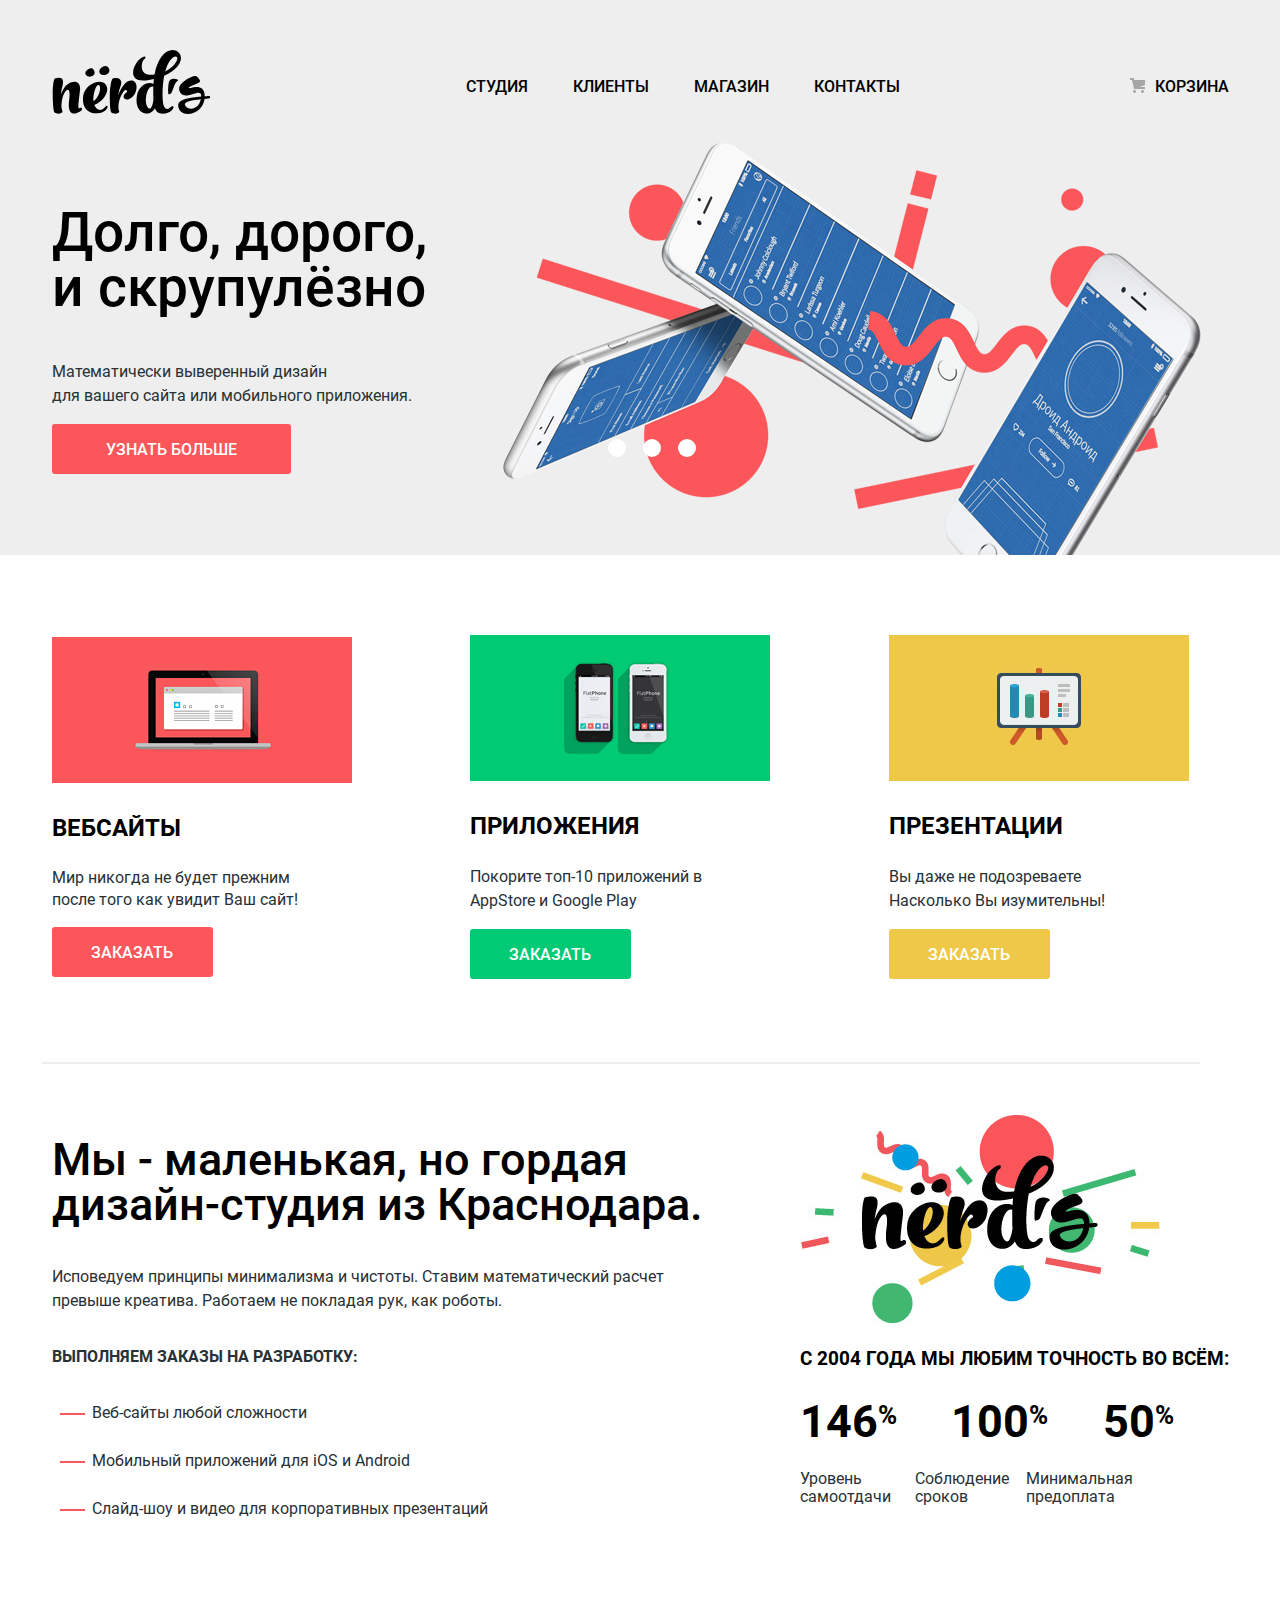
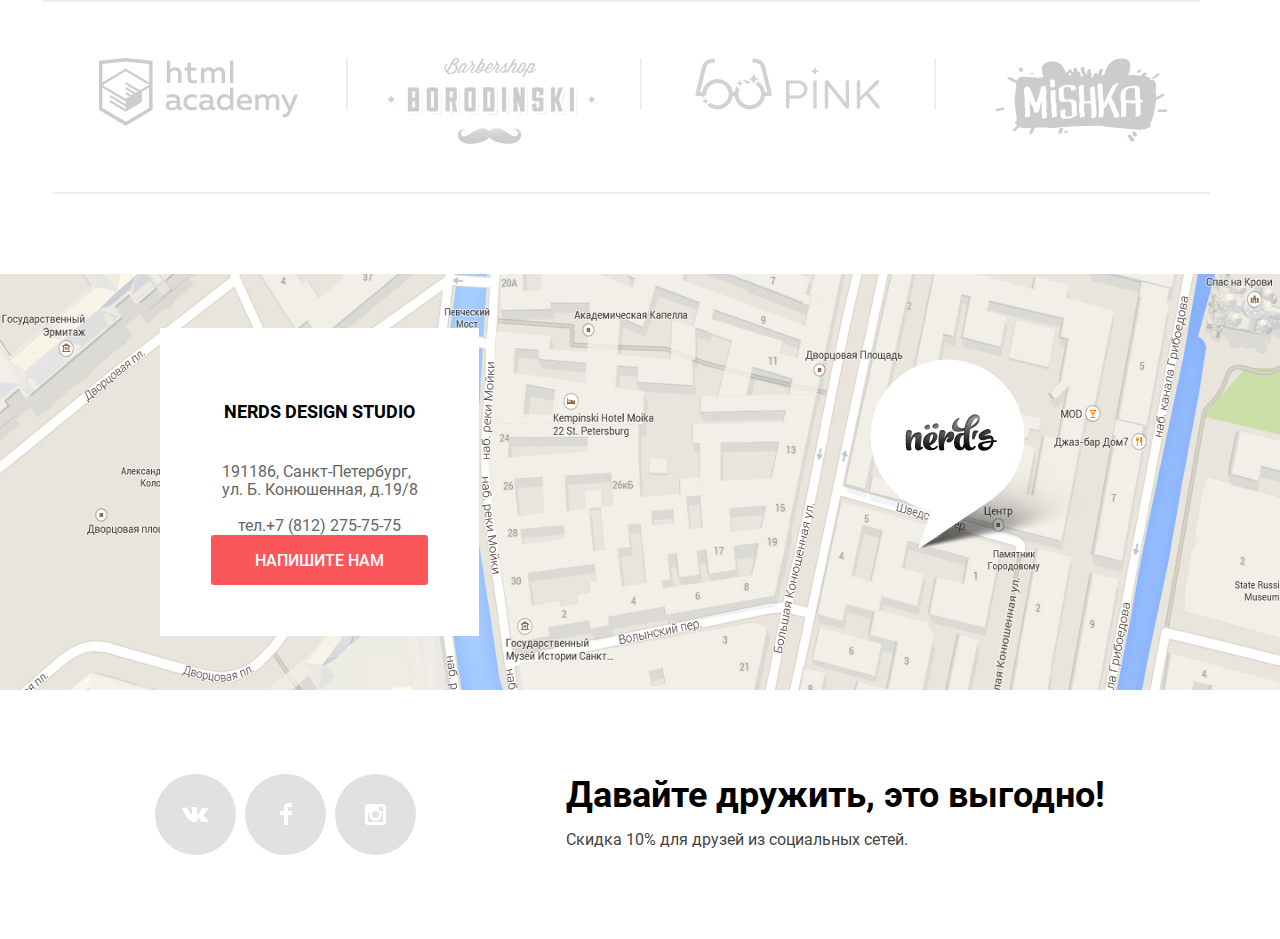
==== commit 53584f9c: "Главная страница №2" ====
--- a/index.html
+++ b/index.html
@@ -11,7 +11,7 @@
     <header class="header">
       <div class="header-container">
         <nav class="nav">
-        <a class="header-logo">
+        <a href="#" class="header-logo">
           <img src="img/nerds-logo.svg" width="159" height="65" alt="Логотип Нёрдс">
         </a>
         <div class="nav-wrapper">
@@ -37,9 +37,8 @@
       </div>
     </header>
     <main class="main">
-      <div class="container">
-        <div class="hero-container">
-        <section class="hero">
+       <div class="hero">
+        <section class="hero-content container">
           <div class="hero-desc">
             <h2 class="hero-title">Долго, дорого,<br> и скрупулёзно</h2>
             <p>Математически выверенный дизайн<br>
@@ -49,16 +48,25 @@
           <div class="hero-img">
             <img src="img/nerds-index-slide1.png" width="760" height="431" alt="Смартфоны">
             <div class="hero-circles">
-              <div class="hero-circle">
-                <img src="img/Ellipse.svg" alt="элипс">
-              </div>
-              <div class="hero-circle"></div>
-              <div class="hero-circle"></div>
+                <ul class="circles-list">
+                  <li class="circle-item">
+                    <input class="visually-hidden circle-input-radio" type="radio" name="circle" value="circle-one" id="circle-one" checked>
+                    <label for="circle-one"></label>
+                  </li>
+                  <li class="circle-item">
+                    <input class="visually-hidden circle-input-radio" type="radio" name="circle" value="circle-two" id="circle-two">
+                    <label for="circle-two"></label>
+                  </li>
+                  <li class="circle-item">
+                    <input class="visually-hidden circle-input-radio" type="radio" name="circle" value="circle-three" id="circle-three">
+                    <label for="circle-three"></label>
+                  </li>
+                </ul>
             </div>
           </div>
         </section>
         </div>
-        <section class="services-container">
+        <section class="services container">
             <ul class="services-list">
               <li class="services-item">
                 <img src="img/illustration-1.png" width="300" height="146" alt="Иллюстрация Веб-сайты">
@@ -83,7 +91,7 @@
               </li>
             </ul>
         </section>
-        <section class="text-container">
+        <section class="text container">
            <div class="text-content">
              <div class="text-slogan">
                 <h2 class="text-title">Мы - маленькая, но гордая<br>
@@ -123,8 +131,8 @@
               </div>
            </div>
         </section>
-        <section class="project-container">
-          <div class="project">
+        <section class="project container">
+          <div class="project-content">
             <ul class="project-list">
               <li class="project-item first">
                 <a href="#" class="project-logo1">
@@ -149,12 +157,13 @@
             </ul>
           </div>
         </section>
-      </div>
+
     </main>
     <footer class="footer">
-      <div class="footer-container">
+      <div class="footer-content">
         <div class="footer-contacts">
-          <img src="img/map.png" width="1440" height="416" alt="Карта города">
+          <img src="img/map.png" width="100%" height="416" alt="Карта города">
+
           <div class="footer-contacts-content">
             <h3 class='logo-name'>Nerds Design Studio</h3>
             <address class="footer-contacts-tittle"> 191186, Санкт-Петербург,<br>
@@ -168,8 +177,9 @@
               <img src="img/map-marker.png" width="231" height="190" alt="Точка на карте">
             </a>
           </div>
-        </div>
-        <div class="footer-social">
+
+        </div>
+        <div class="footer-social container ">
           <div class="footer-social-wrap">
             <ul class="footer-social-list">
               <li class="footer-social-item">
--- a/css/style.css
+++ b/css/style.css
@@ -67,10 +67,7 @@
   text-decoration: none;
 }
 
-img {
-  max-width: 100%;
-  /*height: auto;*/
-}
+
 
 .visually-hidden {
   position: absolute;
@@ -1335,36 +1332,42 @@
   color: var(--basic-Shape-2);
 }
 
+.user-nav {
+  position: relative;
+}
+
 .basket::before {
   content: "";
   position: absolute;
-  top: 82px;
-  left: 1245px;
+  top: 6px;
+  left: -25px;
   width: 15px;
-  height: 11px;
-  background-image: url("../img/basket.svg");
+  height: 15px;
+  background-image: url("../img/cart-icon.svg");
   background-repeat: no-repeat;
-  background-position: 0 0;
+  background-position: center;
 }
 
  /* container */
 
-.container {}
-
- /* section-hero */
-
-.hero-container {
-  background-color: var(--basic-Revell-32164);
-}
-
-.hero {
-  display: flex;
-  justify-content: space-between;
-  align-items: center;
+.container {
   max-width: 1177px;
   width: 100%;
   margin: 0 auto;
-  padding: 0 0;
+  padding: 0 10px;
+}
+
+
+ /* section-hero */
+
+.hero{
+  background-color: var(--basic-Revell-32164);
+}
+
+.hero-content  {
+  display: flex;
+  justify-content: space-between;
+  align-items: center;
 }
 
 .hero-title {
@@ -1386,10 +1389,36 @@
 }
 
 .hero-img {
-  position: relative;
-}
-
-.hero-circles {
+  display: flex;
+  position: relative;
+}
+
+.circle-input-radio + label::before {
+  content: "";
+  position: absolute;
+  top: -18px;
+  left: 0;
+  width: 18px;
+  height: 18px;
+  border-radius: 50%;
+  background-color: var(--basic-White);
+  cursor: pointer;
+}
+
+.circle-input-radio:checked + label::after {
+  content: "";
+  position: absolute;
+  top: -13px;
+  left: 5px;
+  width: 15px;
+  height: 15px;
+  background-image: url("../img/ellipse.svg");
+  background-repeat: no-repeat;
+  background-position: 0 0;
+  cursor: pointer;
+}
+
+.circles-list {
   position: absolute;
   display: flex;
   justify-content: space-between;
@@ -1400,26 +1429,13 @@
   height: 18px;
 }
 
-.hero-circle {
+.circle-item {
   display: flex;
   justify-content: center;
   align-items: center;
   position: relative;
   width: 18px;
   height: 18px;
-  border-radius: 50%;
-  background-color: var(--basic-White);
-}
-
-.hero-circle .ellipse {
-  position: absolute;
-  top: 102px;
-  left: 12px;
-  width: 8px;
-  height: 8px;
-  background-image: url("../img/ellipse.svg");
-  background-repeat: no-repeat;
-  background-position: 0 0;
 }
 
 /* buttons */
@@ -1485,12 +1501,9 @@
 
 /* section-services */
 
-.services-container {
-  position: relative;
-  max-width: 1177px;
-  width: 100%;
+.services {
+  position: relative;
   margin: 80px auto;
-  padding: 0 0;
 }
 
 .services-list {
@@ -1519,7 +1532,7 @@
   padding: 17px 40px 15px 39px;
 }
 
-.services-container::after {
+.services::after {
   content: "";
   position: absolute;
   top: 427px;
@@ -1531,15 +1544,12 @@
 
 /* section-text */
 
-.text-container {
+.text {
   position: relative;
   display: flex;
   justify-content: space-between;
   align-items: center;
-  max-width: 1177px;
-  width: 100%;
   margin: 121px auto 73px auto;
-  padding: 0 0;
 }
 
 .text-title {
@@ -1630,7 +1640,7 @@
   color: var(--basic-black-A);
 }
 
-.text-container::after {
+.text::after {
   content: "";
   position: absolute;
   top: 500px;
@@ -1642,12 +1652,9 @@
 
 /* section-project */
 
-.project-container {
-  position: relative;
-  max-width: 1177px;
-  width: 100%;
+.project-content {
+  position: relative;
   margin: 121px auto 44px auto;
-  padding: 0 0;
 }
 
 .project-list {
@@ -1684,7 +1691,7 @@
   display: none;
 }
 
-.project-container::after {
+.project-content::after {
   content: "";
   position: absolute;
   top: 134px;
@@ -1694,20 +1701,43 @@
   background-color: var(--basic-Revell-32164);
 }
 
+.project-logo1 img:hover {
+  background-image: url("../img/Group-51.png");
+}
+
+.project-logo2  img:hover {
+  background-image: url("../img/logo-21.png");
+}
+
+.project-logo3  img:hover {
+  background-image: url("../img/logo-31.png");
+}
+
+.project-logo4  img:hover {
+  background-image: url("../img/logo-41.png");
+}
+
+.project-item a:active {
+  opacity: 0.1;
+}
+
 /* footer */
 
-.footer-container {
-  
+.footer-content {
+  margin-top: 126px;
+}
+
+
+
+.footer-contacts {
+  position: relative;
+  display: flex;
   width: 100%;
-  margin-top: 126px;
-  padding: 0 0;
-
-}
-
-.footer-contacts {
-  position: relative;
-  display: flex;
-  max-width: 100%;
+  background-size: 100%;
+}
+
+.footer-contacts img {
+  width: 100%;
   background-size: 100%;
 }
 
@@ -1718,7 +1748,7 @@
   align-items: center;
   position: absolute;
   top: 54px;
-  left: 140px;
+  left: 160px;
   bottom: 54px;
   width: 319px;
   height: 308px;
@@ -1728,8 +1758,8 @@
 
 .footer-point-wrap {
   position: absolute;
-  left: 822px;
-  top: 80px;
+  left: 870px;
+  top: 85px;
   width: 231px;
   height: 190px;
 }
@@ -1765,13 +1795,13 @@
   justify-content: space-around;
   align-items: center;
   width: 1100px;
-  height: 81px;
   padding: 68px 0;
+  margin-left: 80px;
 }
 
 .footer-social-list {
   display: flex;
-  justify-content: center;
+  justify-content: space-between;
   list-style-type: none;
   padding: 0;
   width: 261px;
@@ -1807,15 +1837,21 @@
   background-color: var(--basic-Coral-C);
 }
 
+.footer-friendship {
+
+}
 .footer-friendship-title {
   font-weight: bold;
   font-size: 36px;
   line-height: 36px;
   color: var(--basic-black);
+  margin-top: 16px;
+  margin-bottom: 0;
 }
 
 .footer-friendship-sub {
   font-size: 16px;
   line-height: 22px;
+  margin-top: 16px;
   color: var(--basic-Ford-Midnight-Gray);
 }
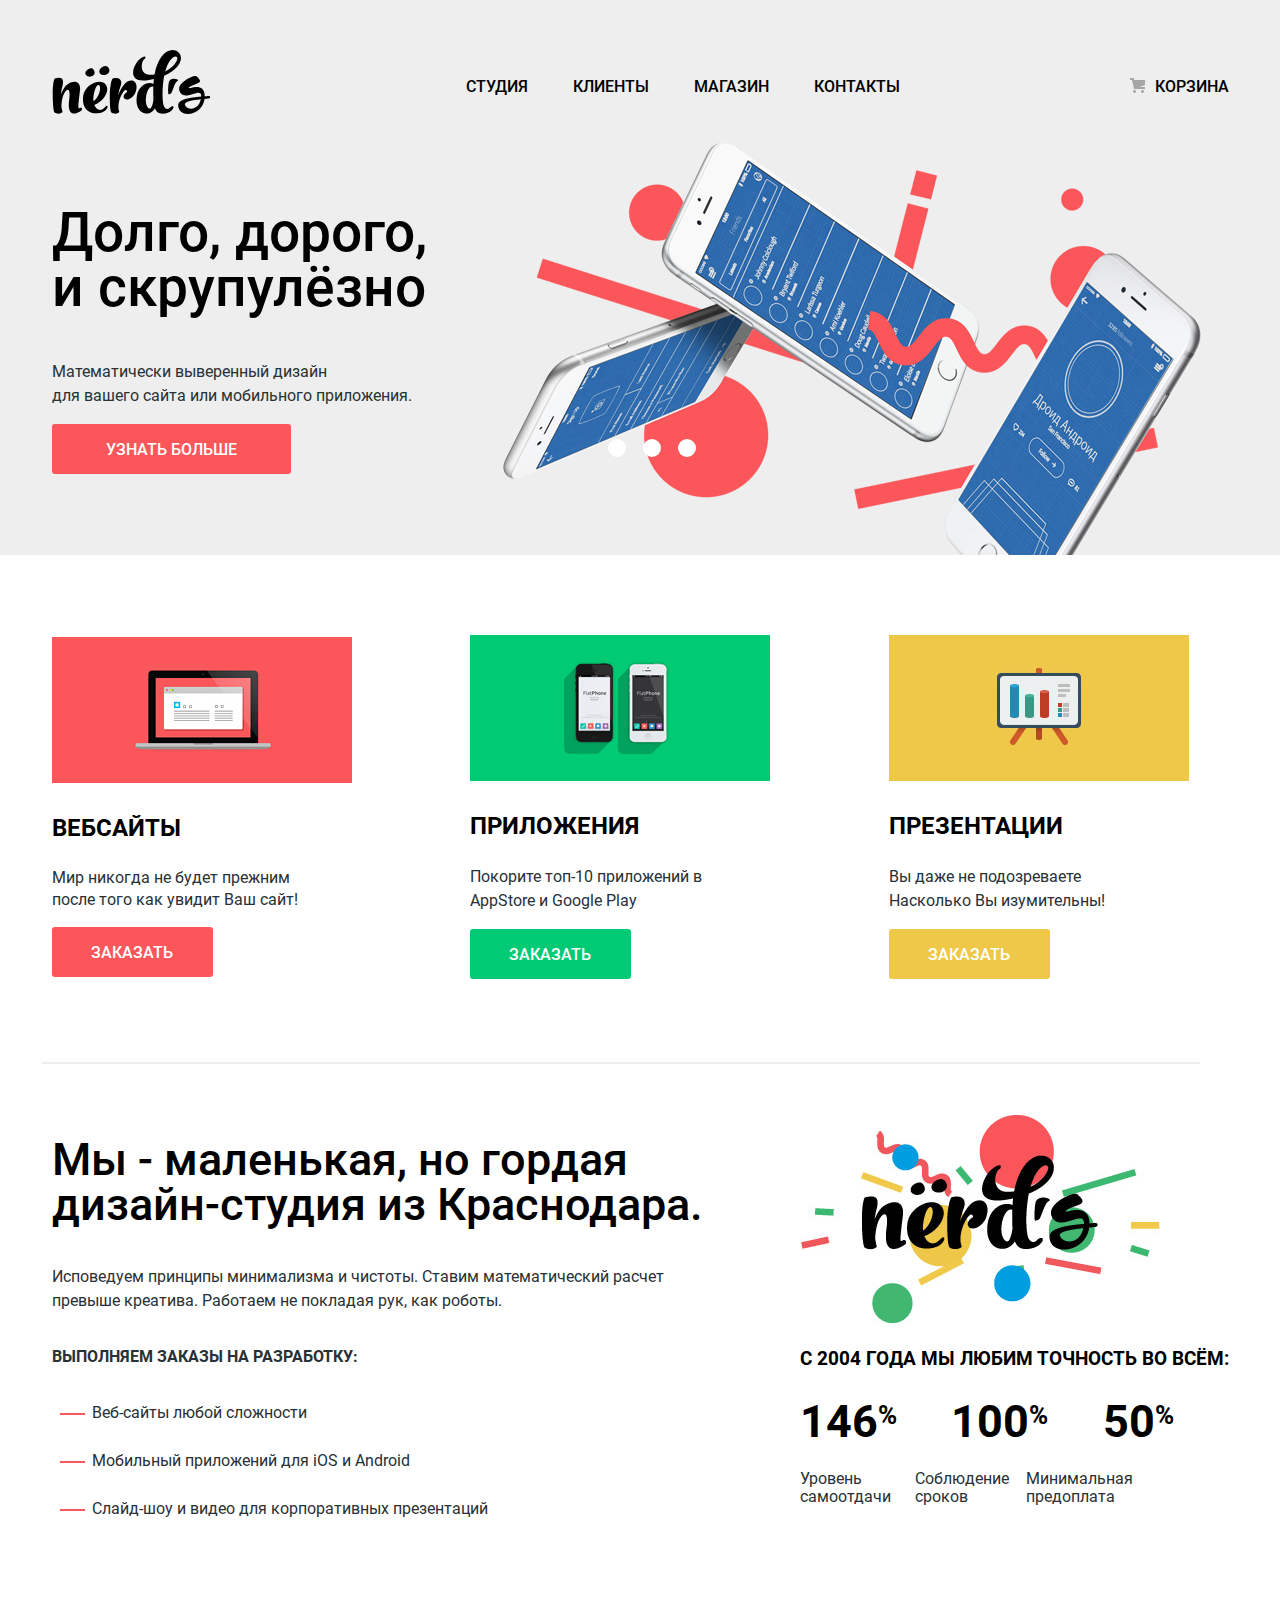
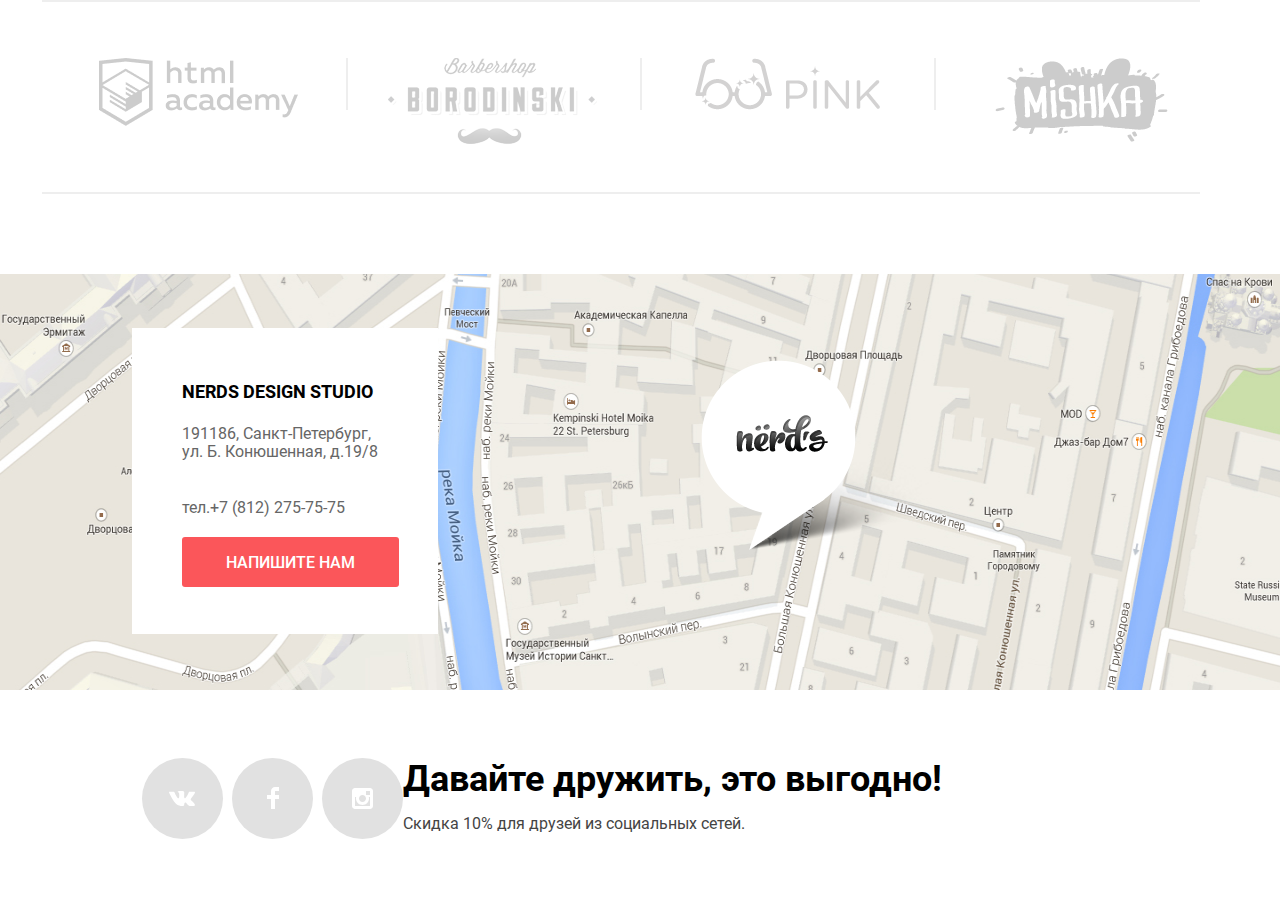
==== commit 51f2a692: "Главная страница №2" ====
--- a/index.html
+++ b/index.html
@@ -12,7 +12,7 @@
       <div class="header-container">
         <nav class="nav">
         <a href="#" class="header-logo">
-          <img src="img/nerds-logo.svg" width="159" height="65" alt="Логотип Нёрдс">
+          <img src="img/nerds-logo.svg" alt="Логотип Нёрдс" width="159" height="65">
         </a>
         <div class="nav-wrapper">
           <ul class="nav-list">
@@ -37,16 +37,18 @@
       </div>
     </header>
     <main class="main">
-       <div class="hero">
-        <section class="hero-content container">
-          <div class="hero-desc">
+      <h1 class="visually-hidden">Интернет-магазин Nerds</h1>
+       <section class="hero">
+         <h2 class="visually-hidden">Заголовок сайта</h2>
+         <div class="hero-content container">
+            <div class="hero-desc">
             <h2 class="hero-title">Долго, дорого,<br> и скрупулёзно</h2>
             <p>Математически выверенный дизайн<br>
               для вашего сайта или мобильного приложения.</p>
             <a class="button button-red" href="#">Узнать больше</a>
           </div>
-          <div class="hero-img">
-            <img src="img/nerds-index-slide1.png" width="760" height="431" alt="Смартфоны">
+            <div class="hero-img">
+            <img src="img/nerds-index-slide1.png" alt="Смартфоны" width="760" height="431">
             <div class="hero-circles">
                 <ul class="circles-list">
                   <li class="circle-item">
@@ -64,35 +66,40 @@
                 </ul>
             </div>
           </div>
+          </div>
         </section>
-        </div>
-        <section class="services container">
+        <section class="services">
+          <h2 class="visually-hidden">Предлагаемые продукты и услуги</h2>
+          <div class="services-wrap container">
             <ul class="services-list">
               <li class="services-item">
-                <img src="img/illustration-1.png" width="300" height="146" alt="Иллюстрация Веб-сайты">
+                <img src="img/illustration-1.png" alt="Иллюстрация Веб-сайты" width="300" height="146">
                 <h3 class="services-item-title">Вебсайты</h3>
                 <p>Мир никогда не будет прежним<br>
                   после того как увидит Ваш сайт!</p>
                 <a class="button button-red" href="#">Заказать</a>
               </li>
               <li class="services-item">
-                <img src="img/illustration-2.png" width="300" height="146" alt="Иллюстрация Приложения">
+                <img src="img/illustration-2.png" alt="Иллюстрация Приложения" width="300" height="146">
                 <h3 class="services-item-title">Приложения</h3>
                 <p class="services-text">Покорите топ-10 приложений в<br>
                   AppStore и Google Play</p>
                 <a class="button button-green" href="#">Заказать</a>
               </li>
               <li class="services-item">
-                <img src="img/illustration-3.png" width="300" height="146" alt="Иллюстрация Призентаций">
+                <img src="img/illustration-3.png" alt="Иллюстрация Призентаций" width="300" height="146">
                 <h3 class="services-item-title">Презентации</h3>
                 <p class="services-text">Вы даже не подозреваете<br>
                   Насколько Вы изумительны!</p>
                 <a class="button button-yellow" href="#">Заказать</a>
               </li>
             </ul>
+          </div>
         </section>
-        <section class="text container">
-           <div class="text-content">
+        <section class="text">
+          <h2 class="visually-hidden">Кратко о нас</h2>
+          <div class="text-content container">
+           <div class="text-wrap">
              <div class="text-slogan">
                 <h2 class="text-title">Мы - маленькая, но гордая<br>
                   дизайн-студия из Краснодара.</h2>
@@ -109,7 +116,7 @@
              </div>
            </div>
            <div class="text-result">
-              <img src="img/nerds-illustration.png" width="360" height="208" alt="Иллюстрация Nerds">
+              <img src="img/nerds-illustration.png" alt="Иллюстрация Nerds" width="360" height="208">
               <div class="text-table">
                 <div class="text-subtitle">
                   <h3>С 2004 года мы любим точность во всём:</h3>
@@ -130,56 +137,58 @@
                 </div>
               </div>
            </div>
+          </div>
         </section>
-        <section class="project container">
-          <div class="project-content">
+        <section class="project">
+          <h2 class="visually-hidden">Наши проекты</h2>
+          <div class="project-content container">
             <ul class="project-list">
               <li class="project-item first">
                 <a href="#" class="project-logo1">
-                  <img src="img/Group-5.png" width="199" height="68" alt="Логотип HTMLACADEMY">
+                  <img src="img/Group-5.png" alt="Логотип HTMLACADEMY" width="199" height="68">
                 </a>
               </li>
               <li class="project-item">
                 <a href="#" class="project-logo2">
-                  <img src="img/logo-2.png" width="209" height="90" alt="Барбершоп Бородинский">
+                  <img src="img/logo-2.png" alt="Барбершоп Бородинский" width="209" height="90">
                 </a>
               </li>
               <li class="project-item">
                 <a href="#" class="project-logo3">
-                  <img src="img/logo-3.png" width="185" height="52" alt="Логотип Pink">
+                  <img src="img/logo-3.png" alt="Логотип Pink" width="185" height="52">
                 </a>
               </li>
               <li class="project-item">
                 <a href="#" class="project-logo4">
-                  <img src="img/logo-4.png" width="173" height="84" alt="Логотип Mishka">
+                  <img src="img/logo-4.png" alt="Логотип Mishka" width="173" height="84">
                 </a>
               </li>
             </ul>
           </div>
         </section>
-
     </main>
     <footer class="footer">
+      <h2 class="visually-hidden">Контакты и как нас найти</h2>
       <div class="footer-content">
         <div class="footer-contacts">
-          <img src="img/map.png" width="100%" height="416" alt="Карта города">
-
-          <div class="footer-contacts-content">
-            <h3 class='logo-name'>Nerds Design Studio</h3>
-            <address class="footer-contacts-tittle"> 191186, Санкт-Петербург,<br>
-              ул. Б. Конюшенная, д.19/8<br>
-            </address>
-            <a class="footer-phone" href="tel:+78122757575">тел.+7 (812) 275-75-75</a>
-            <a class="button button-red" href="#">Напишите нам</a>
-          </div>
-          <div class="footer-point-wrap">
-            <a class="point-wrap">
-              <img src="img/map-marker.png" width="231" height="190" alt="Точка на карте">
-            </a>
-          </div>
-
-        </div>
-        <div class="footer-social container ">
+          <img src="img/map.png" width height="416" alt="Карта города">
+            <div class="footer-wrap">
+              <div class="footer-contacts-content">
+                <h3 class='logo-name'>Nerds Design Studio</h3>
+                 <address class="footer-contacts-tittle"> 191186, Санкт-Петербург,<br>
+                 ул. Б. Конюшенная, д.19/8<br>
+                 </address>
+                 <a class="footer-phone" href="tel:+78122757575">тел.+7 (812) 275-75-75</a>
+                 <a class="button button-red" href="#">Напишите нам</a>
+              </div>
+              <div class="footer-point-wrap">
+               <a class="point-wrap">
+                <img src="img/map-marker.png" alt="Точка на карте" width="231" height="190">
+               </a>
+              </div>
+           </div>
+        </div>
+        <div class="footer-social">
           <div class="footer-social-wrap">
             <ul class="footer-social-list">
               <li class="footer-social-item">
@@ -210,8 +219,7 @@
             <p class="footer-friendship-sub">Скидка 10% для друзей из социальных сетей.</p>
           </div>
         </div>
-
-        </div>
+      </div>
     </footer>
     <!--
     <header class="main-header">
--- a/css/style.css
+++ b/css/style.css
@@ -67,8 +67,6 @@
   text-decoration: none;
 }
 
-
-
 .visually-hidden {
   position: absolute;
   width: 1px;
@@ -1357,7 +1355,6 @@
   padding: 0 10px;
 }
 
-
  /* section-hero */
 
 .hero{
@@ -1371,10 +1368,10 @@
 }
 
 .hero-title {
+  margin-top: 0;
   font-weight: 500;
   font-size: 55px;
   line-height: 55px;
-  margin-top: 0;
   color: var(--basic-black);
 }
 
@@ -1389,8 +1386,8 @@
 }
 
 .hero-img {
-  display: flex;
-  position: relative;
+  position: relative;
+  display: flex;
 }
 
 .circle-input-radio + label::before {
@@ -1422,18 +1419,18 @@
   position: absolute;
   display: flex;
   justify-content: space-between;
-  padding: 0;
   top: 317px;
   left: 139px;
   width: 88px;
   height: 18px;
+  padding: 0;
 }
 
 .circle-item {
+  position: relative;
   display: flex;
   justify-content: center;
   align-items: center;
-  position: relative;
   width: 18px;
   height: 18px;
 }
@@ -1443,12 +1440,12 @@
 .button {
   display: inline-block;
   padding: 0;
+  font-weight: 500;
+  font-size: 16px;
+  line-height: 18px;
   text-align: center;
+  text-transform: uppercase;
   vertical-align: middle;
-  font-weight: 500;
-  font-size: 16px;
-  line-height: 18px;
-  text-transform: uppercase;
   color: var(--basic-White);
   border: none;
   border-radius: 3px;
@@ -1501,7 +1498,7 @@
 
 /* section-services */
 
-.services {
+.services-wrap {
   position: relative;
   margin: 80px auto;
 }
@@ -1532,7 +1529,7 @@
   padding: 17px 40px 15px 39px;
 }
 
-.services::after {
+.services-wrap::after {
   content: "";
   position: absolute;
   top: 427px;
@@ -1544,7 +1541,7 @@
 
 /* section-text */
 
-.text {
+.text-content {
   position: relative;
   display: flex;
   justify-content: space-between;
@@ -1640,7 +1637,7 @@
   color: var(--basic-black-A);
 }
 
-.text::after {
+.text-content::after {
   content: "";
   position: absolute;
   top: 500px;
@@ -1660,8 +1657,9 @@
 .project-list {
   display: grid;
   grid-template-columns: repeat(4, 1fr);
+  padding: 0;
   list-style-type: none;
-  padding: 0;
+
 }
 
 .project-item .project-logo1,
@@ -1727,44 +1725,44 @@
   margin-top: 126px;
 }
 
-
-
 .footer-contacts {
   position: relative;
-  display: flex;
   width: 100%;
   background-size: 100%;
 }
 
 .footer-contacts img {
+  position: absolute;
   width: 100%;
   background-size: 100%;
+  z-index: -1;
+}
+
+.footer-wrap {
+  display: flex;
+  justify-content: space-around;
+  padding-top: 54px;
+  width: 65%;
+
 }
 
 .footer-contacts-content {
-  display: flex;
-  flex-direction: column;
-  justify-content: center;
-  align-items: center;
-  position: absolute;
-  top: 54px;
-  left: 160px;
-  bottom: 54px;
-  width: 319px;
-  height: 308px;
-  text-align: right;
+  display: inline-block;
+  padding: 49px 39px 47px 50px;
   background-color: var(--basic-White);
 }
 
 .footer-point-wrap {
-  position: absolute;
-  left: 870px;
-  top: 85px;
+  display: inline-block;
+  padding-top: 32px;
+}
+
+.footer-point-wrap img {
   width: 231px;
-  height: 190px;
 }
 
 .logo-name {
+  margin-top: 0;
   font-weight: bold;
   font-size: 18px;
   line-height: 30px;
@@ -1772,6 +1770,12 @@
   color: var(--basic-black);
 }
 
+.footer-phone {
+  display: inline-block;
+  margin-top: 20px;
+  margin-bottom: 20px;
+}
+
 .footer-contacts-tittle,
 .footer-phone {
   font-style: normal;
@@ -1787,24 +1791,29 @@
 }
 
 .footer-contacts-content .button {
+  display: block;
   padding: 17px 44px 15px 44px;
 }
 
 .footer-social {
   display: flex;
-  justify-content: space-around;
+  justify-content: space-between;
   align-items: center;
-  width: 1100px;
-  padding: 68px 0;
-  margin-left: 80px;
+  width: 70%;
+  padding: 108px 240px 68px 140px;
+  margin: 0 auto;
+}
+
+.footer-social-wrap {
+  display: inline-block;
 }
 
 .footer-social-list {
   display: flex;
   justify-content: space-between;
   list-style-type: none;
+  width: 261px;
   padding: 0;
-  width: 261px;
 }
 
 .footer-social-item a {
@@ -1813,8 +1822,8 @@
   justify-content: center;
   width: 81px;
   height: 81px;
+  background-color: var(--basic-Shape-2);
   border-radius: 50%;
-  background-color: var(--basic-Shape-2);
 }
 
 .social-button path:hover,
@@ -1838,20 +1847,22 @@
 }
 
 .footer-friendship {
-
-}
+  display: inline-block;
+  width: 660px;
+}
+
 .footer-friendship-title {
+  margin-top: 16px;
+  margin-bottom: 0;
   font-weight: bold;
   font-size: 36px;
   line-height: 36px;
   color: var(--basic-black);
+}
+
+.footer-friendship-sub {
   margin-top: 16px;
-  margin-bottom: 0;
-}
-
-.footer-friendship-sub {
   font-size: 16px;
   line-height: 22px;
-  margin-top: 16px;
   color: var(--basic-Ford-Midnight-Gray);
 }
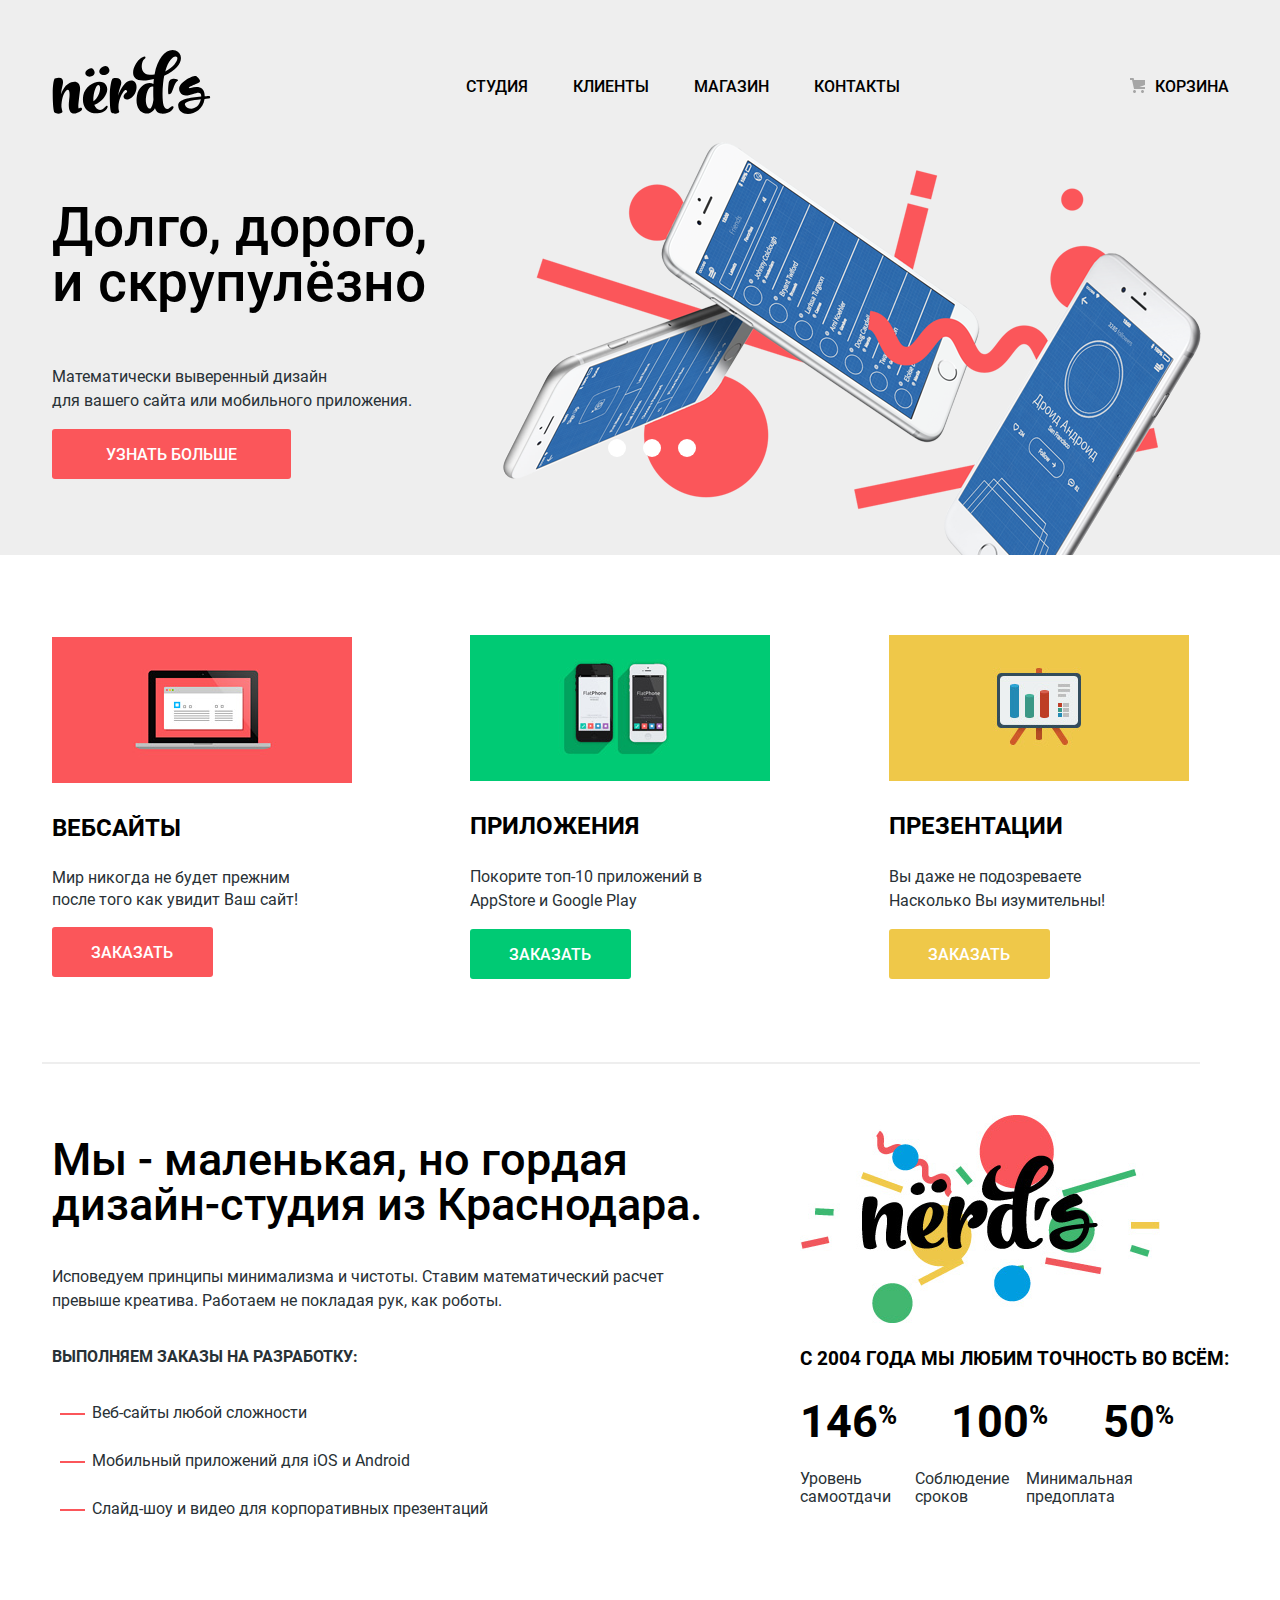
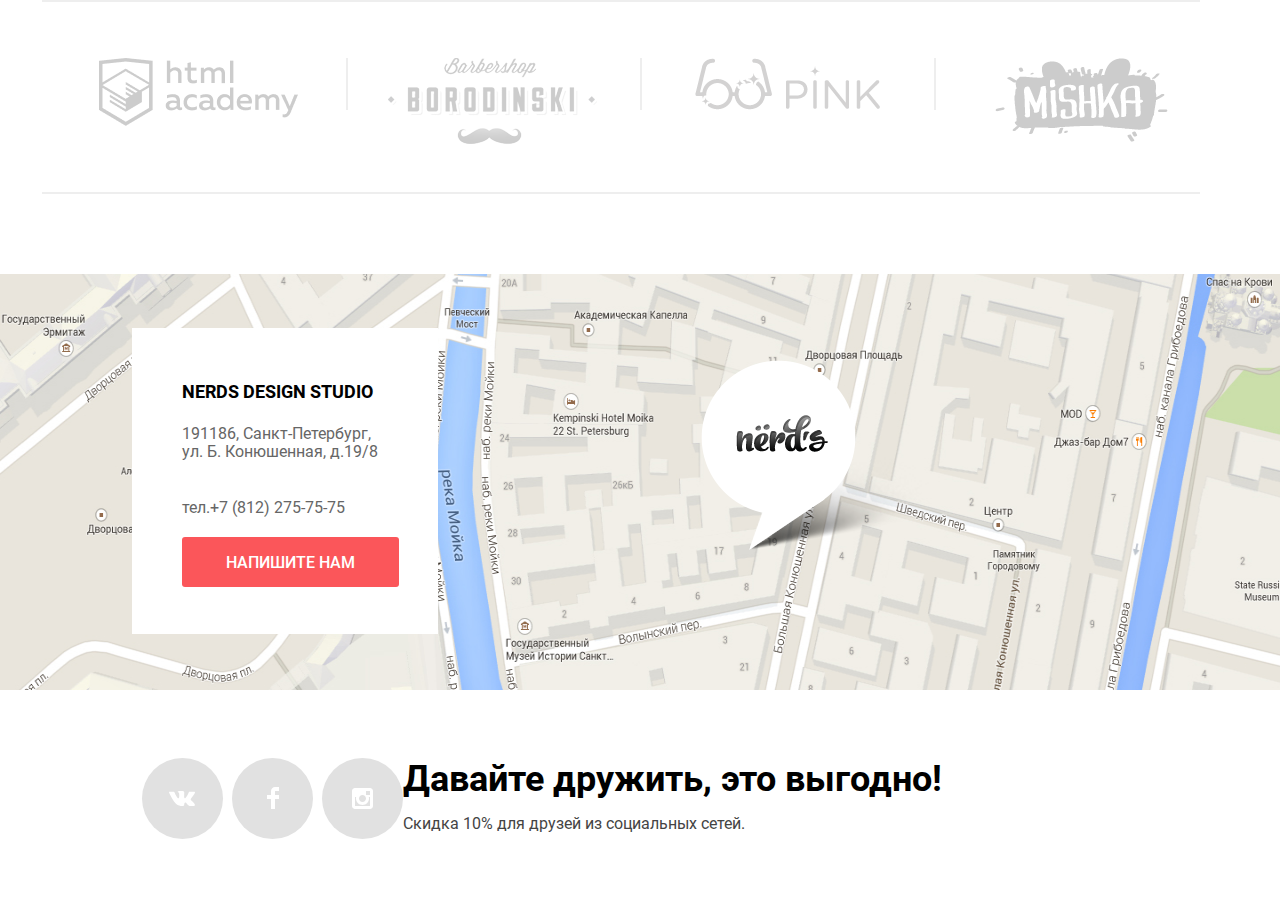
==== commit 9843b3e4: "Страница каталога 2" ====
--- a/index.html
+++ b/index.html
@@ -39,10 +39,10 @@
     <main class="main">
       <h1 class="visually-hidden">Интернет-магазин Nerds</h1>
        <section class="hero">
-         <h2 class="visually-hidden">Заголовок сайта</h2>
+         <h2 class="visually-hidden">Заголовок Главной страницы сайта</h2>
          <div class="hero-content container">
             <div class="hero-desc">
-            <h2 class="hero-title">Долго, дорого,<br> и скрупулёзно</h2>
+            <h3 class="hero-title">Долго, дорого,<br> и скрупулёзно</h3>
             <p>Математически выверенный дизайн<br>
               для вашего сайта или мобильного приложения.</p>
             <a class="button button-red" href="#">Узнать больше</a>
--- a/css/style.css
+++ b/css/style.css
@@ -46,8 +46,11 @@
   --basic-Ford-Midnight-Gray: #444444;
   --basic-Mothe-Gray: #4D4D4D;
   --basic-Krylon-Classic-Gray: #666666;
+  --basic-Gray-B: #ababab;
   --basic-light-gray: #A6A6A6;
   --basic-Shape-2: #E1E1E1;
+  --basic-American-Silver: #cfcfcf;
+  --basic-Very-light-gray: #f1f1f1;
 }
 
 body {
@@ -1254,7 +1257,7 @@
 */
 
 
-/* header #2*/
+/* header */
 
 .header {
   padding-top: 49px;
@@ -1355,7 +1358,7 @@
   padding: 0 10px;
 }
 
- /* section-hero */
+ /* hero */
 
 .hero{
   background-color: var(--basic-Revell-32164);
@@ -1405,10 +1408,10 @@
 .circle-input-radio:checked + label::after {
   content: "";
   position: absolute;
-  top: -13px;
+  top: -12px;
   left: 5px;
-  width: 15px;
-  height: 15px;
+  width: 14px;
+  height: 14px;
   background-image: url("../img/ellipse.svg");
   background-repeat: no-repeat;
   background-position: 0 0;
@@ -1433,6 +1436,14 @@
   align-items: center;
   width: 18px;
   height: 18px;
+}
+
+.hero-catalog {
+  display: flex;
+  justify-content: center;
+  align-items: center;
+  width: 100%;
+  padding: 72px 0 108px 0;
 }
 
 /* buttons */
@@ -1449,6 +1460,7 @@
   color: var(--basic-White);
   border: none;
   border-radius: 3px;
+  cursor: pointer;
 }
 
 .button-red {
@@ -1496,7 +1508,475 @@
   background-color: var(--basic-yellow-C);
 }
 
-/* section-services */
+.button-gray {
+  padding: 17px 90px;
+  color: var(--basic-black);
+  border: none;
+}
+
+.button-gray:hover {
+  color: var(--basic-black);
+  background-color: var(--basic-Revell-B);
+}
+
+.button-gray:focus,
+.button-gray:active {
+  color: var(--basic-black);
+  opacity: 0.3;
+  background-color: var(--basic-Revell-C);
+  box-shadow: inset 0 3px 0 var(--basic-American-Silver);
+}
+
+/* catalog */
+
+.catalog-page {
+  display: grid;
+  grid-template-columns: 260px 1fr;
+  column-gap: 140px;
+  margin-top: 55px;
+}
+
+.sort {
+  display: flex;
+  justify-content: space-between;
+  align-items: center;
+}
+
+.sort-title {
+  margin: 0;
+}
+
+.sort-title,
+.catalog-item-title {
+  font-weight: bold;
+  font-size: 18px;
+  line-height: 30px;
+}
+
+.sort-item {
+  font-size: 14px;
+  line-height: 18px;
+  opacity: 0.3;
+  cursor: pointer;
+}
+
+.sort-title,
+.sort-item,
+.catalog-item-title {
+  text-transform: uppercase;
+}
+
+.sort-list {
+  position: relative;
+  display: flex;
+  justify-content: flex-start;
+  align-items: center;
+  width: 359px;
+  margin: 0;
+  list-style: none;
+}
+
+.sort-list  li {
+  margin-right: 25px;
+}
+
+.sort-item::before {
+  content: "";
+  position: absolute;
+  top: 3px;
+  left: 369px;
+  width: 11px;
+  height: 10px;
+  background-image: url("../img/Shape1.svg");
+  background-repeat: no-repeat;
+  background-position: 0 0;
+  fill: var(--basic-black);
+}
+
+.sort-item::after {
+  content: "";
+  position: absolute;
+  top: 3px;
+  left: 387px;
+  width: 11px;
+  height: 10px;
+  background-image: url("../img/Shape2.svg");
+  background-repeat: no-repeat;
+  background-position: 0 0;
+  fill: var(--basic-black);
+}
+
+.sort-item:hover {
+  color: var(--basic-black);
+  fill: var(--basic-black);
+  opacity: 0.6;
+}
+
+.sort-item:focus,
+.sort-item:active {
+  color: var(--basic-black);
+  fill: var(--basic-black);
+  opacity: 1;
+}
+
+.catalog-slides {
+  margin-top: 49px;
+}
+
+.catalog-list {
+  display: flex;
+  justify-content: space-between;
+  flex-wrap: wrap;
+  margin: 0;
+  padding: 0;
+  list-style: none;
+}
+
+.catalog-item {
+  position: relative;
+  width: 358px;
+  height: 618px;
+  margin-bottom: 30px;
+  text-align: center;
+  vertical-align: middle;
+  background-color: var(--basic-Revell-32164);
+  border-radius: 5px;
+  box-shadow: 0 6px 15px rgba(0, 1, 1, 0.25);
+}
+
+.catalog-item-card {
+  position: absolute;
+  display: none;
+  top: 402px;
+  padding: 26px 53px 44px 52px;
+  text-align: center;
+  background-color: var(--basic-Revell-32164);
+  border-radius: 0 0 5px 5px;
+}
+
+.catalog-item-card .button {
+  display: block;
+  margin: 0 auto;
+  padding: 17px 50px;
+}
+
+.catalog-item:hover {
+  background-color: var(--basic-Mothe-Gray);
+}
+
+.catalog-item:hover .catalog-item-card {
+  display: block;
+}
+
+.catalog-image img{
+  position: relative;
+  border-radius: 0 0 5px 5px;
+}
+
+.catalog-item-card .button-red:hover {
+  color: var(--basic-White);
+  background-color: var(--basic-Coral-B);
+}
+
+.catalog-item-card .button-red:focus,
+.catalog-item-card .button-red:active {
+  color: var(--basic-White);
+  background-color: var(--basic-Coral-C);
+  border: none;
+}
+
+.catalog-item-title {
+  cursor: pointer;
+}
+
+.catalog-item-title:hover {
+  color: var(--basic-Fiery-Coral);
+}
+
+.catalog-item-title:focus,
+.catalog-item-title:active {
+  color: var(--basic-black);
+  opacity: 0.3;
+}
+
+.catalog-item-desc {
+  display: inline-block;
+  font-weight: normal;
+  font-size: 16px;
+  line-height: 18px;
+  text-align: center;
+  color: var(--basic-Krylon-Classic-Gray);
+}
+
+.catalog-circles {
+  position: relative;
+  display: flex;
+  justify-content: space-between;
+  width: 50px;
+  height: 14px;
+  padding: 14px 286px 14px 16px;
+}
+
+.catalog-circle {
+  position: relative;
+  width: 14px;
+  height: 14px;
+  background-color: var(--basic-White);
+  border-radius: 50%;
+}
+
+/* Pagination */
+
+.pagination-list {
+  display: flex;
+  justify-content: flex-start;
+  align-items: center;
+  padding: 0;
+  list-style: none;
+}
+
+.pagination-item a,
+.pagination-item-current a,
+.pagination-item-last a {
+  display: block;
+  margin-right: 11px;
+  color: var(--basic-black);
+  background-color: var(--basic-Revell-32164);
+  border-radius: 3px;
+}
+
+.pagination-item a {
+  padding: 17px 22px 15px 22px;
+}
+
+.pagination-item-last a{
+  padding: 17px 77px 15px 78px;
+}
+
+.pagination-item a:hover,
+.pagination-item-last a:hover {
+  color: var(--basic-black);
+  background-color: var(--basic-Revell-B);
+}
+
+.pagination-item a:focus,
+.pagination-item a:active,
+.pagination-item-last a:focus,
+.pagination-item-last a:active {
+  color: var(--basic-black);
+  background-color: var(--basic-Revell-C);
+  box-shadow: inset 0 3px 0 rgba(0, 1, 1, 0.1);
+  opacity: 0.3;
+}
+
+.pagination-item-current a,
+.pagination-item-current a:hover,
+.pagination-item-current a:focus,
+.pagination-item-current a:active {
+  padding: 14px 19px 12px 19px;
+  color: var(--basic-black);
+  background-color: var(--basic-White);
+  border: 3px solid var(--basic-Revell-C);
+}
+
+/*filters */
+
+.filters-wrap {
+  width: 260px;
+}
+
+.filter-item {
+  margin: 0;
+  padding: 0;
+  border: none;
+}
+
+.range-filter {
+  margin-top: 49px;
+}
+
+.filter-item legend {
+  font-size: 18px;
+  line-height: 30px;
+  text-transform: uppercase;
+  font-weight: 700;
+}
+
+.range-controls {
+  position: relative;
+  height: 41px;
+  margin-bottom: 15px;
+  padding-top: 39px;
+  padding-right: 20px;
+  padding-left: 20px;
+  background-color: var(--basic-Revell-32164);
+  border-radius: 5px;
+}
+
+.range-controls .scale {
+  height: 2px;
+  background: #d7dcde;
+}
+
+.range-controls .bar {
+  width: 70%;
+  height: 2px;
+  background: var(--basic-green);
+}
+
+.range-controls .toggle {
+  position: absolute;
+  top: 31px;
+  left: 0;
+  width: 4px;
+  height: 4px;
+  padding: 0;
+  background-color: var(--basic-Gray-B);
+  border: 8px solid var(--basic-White);
+  border-radius: 50%;
+  box-shadow: 0 2px 1px 0 var(--basic-American-Silver);
+  cursor: pointer;
+}
+
+.range-controls .toggle-min {
+  left: 18px;
+}
+
+.range-controls .toggle-max {
+  left: 160px;
+}
+
+.price-controls {
+  display: flex;
+  justify-content: space-between;
+}
+
+.price-controls label {
+  font-size: 16px;
+  text-transform: uppercase;
+}
+
+.price-controls input {
+  width: 60px;
+  padding: 10px;
+  margin-left: 10px;
+  font-family: inherit;
+  font-size: inherit;
+  text-align: center;
+  color: var(--basic-black-A);
+  background: var(--basic-Very-light-gray);
+  border: none;
+  border-radius: 5px;
+}
+
+.filter-option label {
+  font-size: 16px;
+  line-height: 19px;
+  color: var(--basic-black-A);
+}
+
+.filter-list-radio {
+  display: flex;
+  flex-direction: column;
+  justify-content: space-around;
+  height: 99px;
+  list-style: none;
+}
+
+.filter-option label {
+  position: relative;
+  display: block;
+  margin-left: 0;
+  cursor: pointer;
+  user-select: none;
+}
+
+.filter-input-radio + label::before {
+  content: "";
+  position: absolute;
+  left: -42px;
+  top: -5px;
+  width: 18px;
+  height: 18px;
+  border: 5px solid var(--basic-Revell-B);
+  border-radius: 50%;
+}
+
+.filter-input-radio:checked + label::after {
+  content: "";
+  position: absolute;
+  top: 5px;
+  left: -32px;
+  width: 15px;
+  height: 15px;
+  background-image: url("../img/Oval.svg");
+  background-repeat: no-repeat;
+  background-position: 0 0;
+}
+
+.filter-input-radio:hover + label::before,
+.filter-input-radio:hover + label::after,
+.filter-input-radio:hover + label,
+.filter-input-radio:hover + label {
+  color: var(--basic-black);
+  border-color: var(--basic-black);
+  fill: var(--basic-black);
+}
+
+.filter-input-radio:focus + label,
+.filter-input-radio:active + label {
+  color: var(--basic-Mothe-Gray);
+  border-color: var(--basic-Mothe-Gray);
+  fill: var(--basic-Mothe-Gray);
+  opacity: 0.3;
+}
+
+.filter-list-checkbox {
+  display: flex;
+  flex-direction: column;
+  justify-content: space-around;
+  height: 179px;
+  list-style: none;
+}
+
+.filter-input-checkbox + label::before {
+  content: "";
+  position: absolute;
+  left: -42px;
+  top: 0;
+  width: 18px;
+  height: 18px;
+  border: 3px solid var(--basic-Revell-B);
+}
+
+.filter-input-checkbox:checked + label::after {
+  content: "";
+  position: absolute;
+  top: 3px;
+  left: -38px;
+  width: 25px;
+  height: 25px;
+  background-image: url("../img/Shape.svg");
+  background-repeat: no-repeat;
+  background-position: 0 0;
+}
+
+.filter-input-checkbox:hover + label::before,
+.filter-input-checkbox:hover + label::after,
+.filter-input-checkbox:hover + label,
+.filter-input-checkbox:hover + label {
+  color: var(--basic-black);
+  border-color: var(--basic-black);
+  fill: var(--basic-black);
+}
+
+.filter-input-checkbox:focus + label,
+.filter-input-checkbox:active + label {
+  color: var(--basic-black);
+  opacity: 0.3;
+}
+
+/* services */
 
 .services-wrap {
   position: relative;
@@ -1647,7 +2127,7 @@
   background-color: var(--basic-Revell-32164);
 }
 
-/* section-project */
+/* project */
 
 .project-content {
   position: relative;
@@ -1659,7 +2139,6 @@
   grid-template-columns: repeat(4, 1fr);
   padding: 0;
   list-style-type: none;
-
 }
 
 .project-item .project-logo1,
@@ -1743,7 +2222,6 @@
   justify-content: space-around;
   padding-top: 54px;
   width: 65%;
-
 }
 
 .footer-contacts-content {
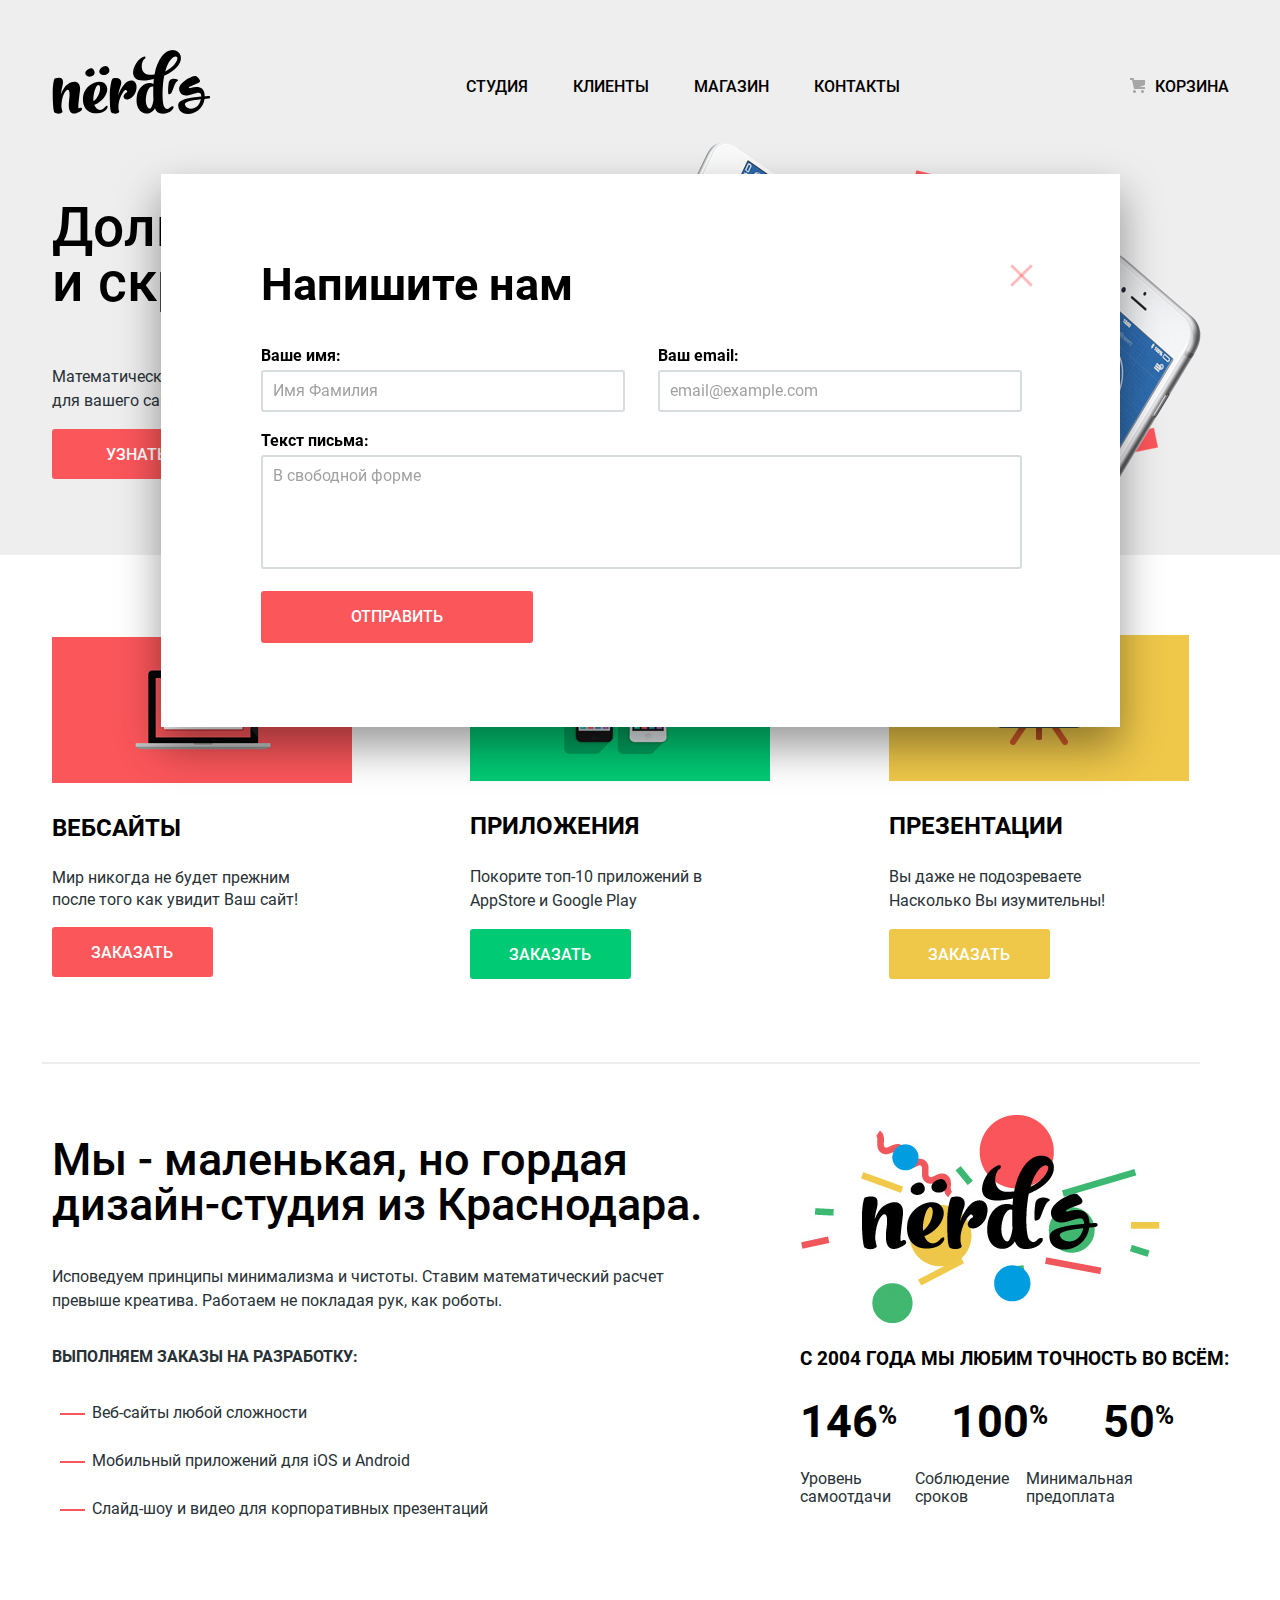
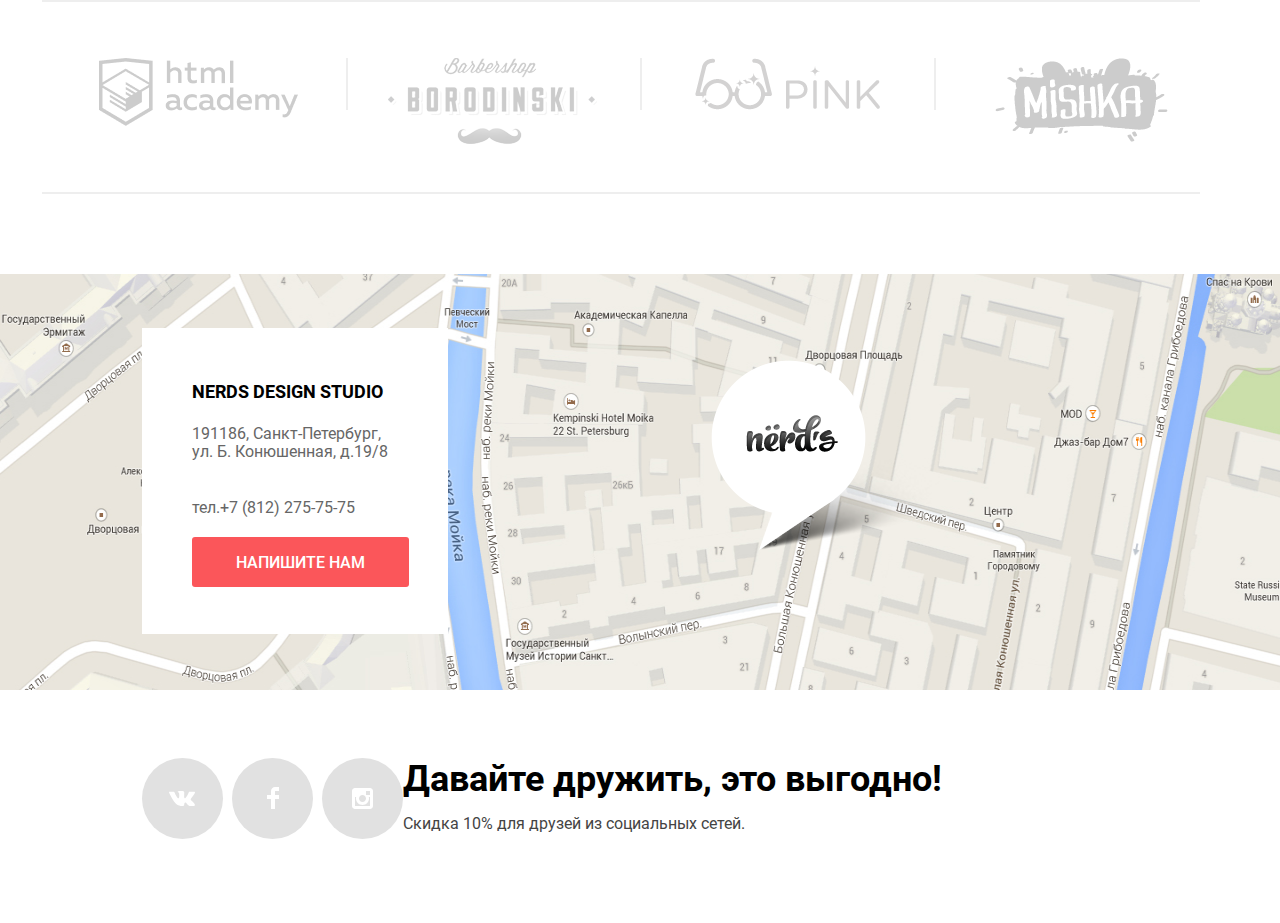
==== commit 1a47f5e9: "Итог 3" ====
--- a/index.html
+++ b/index.html
@@ -172,7 +172,7 @@
       <div class="footer-content">
         <div class="footer-contacts">
           <img src="img/map.png" width height="416" alt="Карта города">
-            <div class="footer-wrap">
+            <div class="footer-wrap footer-container">
               <div class="footer-contacts-content">
                 <h3 class='logo-name'>Nerds Design Studio</h3>
                  <address class="footer-contacts-tittle"> 191186, Санкт-Петербург,<br>
@@ -221,221 +221,30 @@
         </div>
       </div>
     </footer>
-    <!--
-    <header class="main-header">
-      <nav class="main-navigation">
-        <a class="main-header-logo">
-          <img src="img/nerds-logo.svg" width="159" height="65" alt="Логотип Нёрдс">
-        </a>
-        <div class="main-navigation-wrapper">
-          <div class="main-navigation-container">
-            <ul class="navigation-list">
-              <li class="navigation-item">
-                <a href="#">Студия</a>
-              </li>
-              <li class="navigation-item">
-                <a href="#">Клиенты</a>
-              </li>
-              <li class="navigation-item">
-                <a href="catalog.html">Магазин</a>
-              </li>
-              <li class="navigation-item">
-                <a href="#">Контакты</a>
-              </li>
-            </ul>
-          </div>
-          <div class="user-navigation">
-            <a class="basket" href="#">Корзина</a>
-          </div>
-        </div>
-       </nav>
-    </header>
-    <main class="container">
-      <h1 class="visually-hidden">Интернет-магазин Nerds</h1>
-        <section class="hero">
-          <div class="hero-text">
-            <h2 class="hero-title">Долго, дорого<br> и скрупулёзно</h2>
-               <p>Математически выверенный дизайн<br>
-               для вашего сайта или мобильного приложения.</p>
-            <a class="button button-red" href="#">Узнать больше</a>
-          </div>
-          <div class="hero-img">
-            <img src="img/nerds-index-slide1.png" width="760" height="431" alt="Смартфоны">
-            <div class="hero-circles">
-              <div class="hero-circle">
-                <img src="img/Ellipse.svg" alt="элипс">
-              </div>
-              <div class="hero-circle"></div>
-              <div class="hero-circle"></div>
-            </div>
-          </div>
-        </section>
-        <div class="main-content">
-          <section class="services">
-              <ul class="services-list">
-                <li class="services-item">
-                  <img src="img/illustration-1.png" width="300" height="146" alt="Иллюстрация Веб-сайты">
-                  <h3 class="services-item-title">Вебсайты</h3>
-                    <p>Мир никогда не будет прежним<br>
-                    после того как увидит Ваш сайт!</p>
-                  <a class="button button-red" href="#">Заказать</a>
-                </li>
-                <li class="services-item">
-                  <img src="img/illustration-2.png" width="300" height="146" alt="Иллюстрация Приложения">
-                  <h3 class="services-item-title">Приложения</h3>
-                    <p class="services-text">Покорите топ-10 приложений в<br>
-                    AppStore и Google Play</p>
-                    <a class="button button-green" href="#">Заказать</a>
-                </li>
-                <li class="services-item">
-                  <img src="img/illustration-3.png" width="300" height="146" alt="Иллюстрация Призентаций">
-                  <h3 class="services-item-title">Презентации</h3>
-                    <p class="services-text">Вы даже не подозреваете<br>
-                    Насколько Вы изумительны!</p>
-                  <a class="button button-yellow" href="#">Заказать</a>
-                </li>
-              </ul>
-          </section>
-          <svg class="line" width="1440" height="30">
-            <line x1="140" y1="30" x2="1298" y2="30" stroke-width="2" stroke="#EEEEEE"></line>
-          </svg>
-          <section class="description-text">
-            <div class="description-content">
-              <h2 class="description-title">Мы - маленькая, но гордая<br>
-              дизайн-студия из Краснодара.</h2>
-                <p>Исповедуем принципы минимализма и чистоты. Ставим математический расчет<br>
-                превыше креатива. Работаем не покладая рук, как роботы.</p>
-                <h3 class="description-subtitle">Выполняем заказы на разработку:</h3>
-              <ul class="description-list">
-                <li class="description-item">Веб-сайты любой сложности</li>
-                <li class="description-item">Мобильный приложений для iOS и Android</li>
-                <li class="description-item">Слайд-шоу и видео для корпоративных презентаций</li>
-              </ul>
-            </div>
-            <div class="description-result">
-              <img src="img/nerds-illustration.png" width="360" height="208" alt="Иллюстрация Nerds">
-              <h3 class="description-subtitle-two">С 2004 года мы любим точность во всём:</h3>
-              <table class="description-subtitle-table">
-                <tr class="numbers">
-                  <td class="result">146<sup class="percent">%</sup></td>
-                  <td class="result">100<sup class="percent">%</sup></td>
-                  <td class="result">50<sup class="percent">%</sup></td>
-                </tr>
-                <tr class="value-numbers">
-                  <td class="result">Уровень самоотдачи</td>
-                  <td class="result">Соблюдение сроков</td>
-                  <td class="result">Минимальная предоплата</td>
-                </tr>
-              </table>
-            </div>
-          </section>
-          <svg class="line" width="1440" height="50">
-            <line x1="140" y1="50" x2="1298" y2="50" stroke-width="2" stroke="#EEEEEE"></line>
-          </svg>
-          <section class="manufacturers">
-            <h2 class="visually-hidden">Производители</h2>
-            <ul class="manufacturers-list">
-              <li class="manufacturers-item">
-                <a href="#" class="manufacturers-logo1">
-                  <img src="img/Group-5.png" width="199" height="68" alt="Логотип HTMLACADEMY">
-                </a>
-              </li>
-              <li class="manufacturers-item">
-                <a href="#" class="manufacturers-logo2">
-                  <img src="img/logo-2.png" width="209" height="90" alt="Барбершоп Бородинский">
-                </a>
-              </li>
-              <li class="manufacturers-item">
-                <a href="#" class="manufacturers-logo3">
-                  <img src="img/logo-3.png" width="185" height="52" alt="Логотип Pink">
-                </a>
-              </li>
-              <li class="manufacturers-item">
-                <a href="#" class="manufacturers-logo4">
-                  <img src="img/logo-4.png" width="173" height="84" alt="Логотип Mishka">
-                </a>
-              </li>
-            </ul>
-          </section>
-          <svg class="line" width="1440" height="30">
-            <line x1="140" y1="30" x2="1298" y2="30" stroke-width="2" stroke="#EEEEEE"></line>
-          </svg>
-        </div>
-    </main>
-    <footer class="page-footer main-footer">
-      <div class="footer-contacts">
-        <img src="img/map.png" width="1440" height="416" alt="Карта города">
-        <div class="footer-contacts-content">
-          <h2 class="visually-hidden footer-contacts-title">Контактная информация</h2>
-            <h3 class='logo-name'>Nerds Design Studio</h3>
-            <address class="footer-contacts-tittle">191186, Санкт-Петербург<br>
-            ул.Б.Конюшенная, д.19/8<br>
-            <a class="footer-phone" href="tel:+78122757575">тел.+7 (812) 275-75-75</a></address>
-            <a class="button button-red" href="#">Напишите нам</a>
-        </div>
-        <div class="footer-point-wrap">
-          <a class="point-wrap">
-            <img src="img/map-marker.png" width="231" height="190" alt="Точка на карте">
-          </a>
-        </div>
-      </div>
-      <div class="footer-footer">
-        <div class="footer-social-wrap">
-          <ul class="footer-social-list">
-            <li class="footer-social-item">
-              <a class="social-button" href="#">
-                <span class="visually-hidden">Вконтакте</span>
-                <svg width="27" height="15" viewBox="0 0 27 15" preserveAspectRatio="xMidYMid" fill="none" xmlns="http://www.w3.org/2000/svg">
-                <path d="M16.138 11.51C17.094 11.201 18.318 13.55 19.621 14.449C20.599 15.13 21.348 14.983 21.348 14.983L24.821 14.933C24.821 14.933 26.636 14.821 25.778 13.379C25.707 13.259 25.275 12.31 23.193 10.357C21.016 8.31404 21.311 8.64504 23.932 5.11304C25.529 2.96004 26.168 1.64504 25.968 1.08504C25.776 0.546037 24.603 0.686037 24.603 0.686037L20.69 0.713037C20.309 0.714037 19.986 0.832037 19.839 1.22804C19.836 1.23204 19.218 2.89404 18.394 4.30704C16.653 7.29604 15.958 7.45504 15.67 7.26804C15.009 6.83504 15.176 5.53104 15.176 4.60404C15.176 1.70704 15.608 0.499037 14.33 0.187037C13.903 0.0830374 13.591 0.0150374 12.502 0.00503741C11.11 -0.0159626 9.92797 0.00503743 9.25797 0.334037C8.81297 0.557037 8.47197 1.04604 8.67897 1.07404C8.93897 1.10904 9.52197 1.23404 9.83397 1.66004C10.235 2.21204 10.223 3.44904 10.223 3.44904C10.223 3.44904 10.452 6.86004 9.68297 7.28304C9.15497 7.57304 8.43297 6.98104 6.87997 4.26704C6.08697 2.87904 5.48797 1.34504 5.48797 1.34504C5.48797 1.34504 5.37197 1.06004 5.16197 0.904037C4.91197 0.719037 4.56197 0.660037 4.56197 0.660037L0.84797 0.684037C0.84797 0.684037 0.28997 0.700037 0.0849697 0.946037C-0.0970303 1.16404 0.0699697 1.61404 0.0699697 1.61404C0.0699697 1.61404 2.97897 8.49504 6.27297 11.961C9.29297 15.143 12.725 14.932 12.725 14.932H14.28C14.28 14.932 14.749 14.878 14.989 14.62C15.213 14.38 15.203 13.929 15.203 13.929C15.203 13.929 15.172 11.82 16.138 11.51Z" fill="white"/>
-                </svg>
-              </a>
+
+    <section class="modal">
+      <h2 class="visually-hidden">Модальное окно</h2>
+      <div class="modal-letter modal-container">
+        <h3 class="modal-title">Напишите нам</h3>
+        <button class="modal-close" type="button" aria-label="Закрыть"></button>
+        <form class="letter-form">
+          <ul class="letter-list">
+            <li class="letter-item">
+              <label for="name-surname">Ваше имя:</label>
+              <input type="text" id="name-surname" name="name-surname" placeholder="Имя Фамилия" pattern="^[А-Яа-яЁё\s]+$" required>
             </li>
-            <li class="footer-social-item">
-              <a class="social-button" href="#">
-                <span class="visually-hidden">Фейсбук</span>
-                <svg width="12" height="22" viewBox="0 0 12 22" fill="none" xmlns="http://www.w3.org/2000/svg">
-                <path d="M12 4V0H8C5.79086 0 4 1.79086 4 4V8H0V12H4V22H8V12H12V8H8V4H12Z" fill="white"/>
-                </svg>
-              </a>
+            <li class="letter-item">
+              <label for="mail">Ваш email:</label>
+              <input type="email" id="mail" name="mail" placeholder="email@example.com" required>
             </li>
-            <li class="footer-social-item">
-              <a class="social-button" href="#">
-                <span class="visually-hidden">Инстаграм</span>
-                <svg width="21" height="21" viewBox="0 0 21 21" fill="none" xmlns="http://www.w3.org/2000/svg">
-                <path fill-rule="evenodd" clip-rule="evenodd" d="M3 0H18C19.65 0 21 1.35 21 3V18C21 19.65 19.65 21 18 21H3C1.35 21 0 19.65 0 18V3C0 1.35 1.35 0 3 0ZM14 10.5C14 8.57 12.43 7 10.5 7C8.57 7 7 8.57 7 10.5C7 12.43 8.57 14 10.5 14C12.43 14 14 12.43 14 10.5ZM3 18V9H4.181C4.0626 9.49127 4.00186 9.99467 4 10.5C4 14.0899 6.91015 17 10.5 17C14.0899 17 17 14.0899 17 10.5C16.9986 9.99464 16.9379 9.49118 16.819 9H18V18H3ZM14 7H18V3H14V7Z" fill="white"/>
-                </svg>
-              </a>
+            <li class="letter-item">
+              <label for="text-letter">Текст письма:</label>
+              <textarea rows="5" cols="45" id="text-letter" name="text-letter" placeholder="В свободной форме" required></textarea>
             </li>
           </ul>
-        </div>
-        <div class="footer-friendship">
-          <h2 class="footer-friendship-title">Давайте дружить, это выгодно!</h2>
-          <p class="footer-friendship-sub">Скидка 10% для друзей из социальных сетей.</p>
-        </div>
+          <button class="button button-red" type="submit">Отправить</button>
+        </form>
       </div>
-    </footer>
-
-    <section class="modal modal-letter">
-      <h2 class="modal-title">Напишите нам</h2>
-      <form class="letter-form">
-        <ul class="letter-list">
-          <li class="letter-item">
-            <label for="name-surname">Ваше имя:</label>
-            <input class="letter-user-name" type="text" id="name-surname" name="name-surname" placeholder="Имя Фамилия" pattern="^[А-Яа-яЁё\s]+$" required>
-          </li>
-          <li class="letter-item">
-            <label for="mail">Ваш email:</label>
-            <input class="letter-user-mail" type="email" id="mail" name="mail" placeholder="email@example.com" pattern=".+@globex.com" required>
-          </li>
-          <li class="letter-item">
-            <label for="text-letter">Текст письма:</label>
-            <textarea class="letter-user-text" rows="5" cols="45" id="text-letter" name="text-letter" placeholder="В свободной форме" required></textarea>
-          </li>
-        </ul>
-        <button class="button button-red" type="submit">Отправить</button>
-      </form>
-      <button class="modal-close" type="button" aria-label="Закрыть"></button>
     </section>
-    -->
   </body>
 </html>
--- a/css/style.css
+++ b/css/style.css
@@ -51,6 +51,8 @@
   --basic-Shape-2: #E1E1E1;
   --basic-American-Silver: #cfcfcf;
   --basic-Very-light-gray: #f1f1f1;
+  --basic-light-gray-B: #D7DCDE;
+  --basic-light-gray-C:#B4B9BB;
 }
 
 body {
@@ -82,1180 +84,6 @@
   clip: rect(0 0 0 0);
   overflow: hidden;
 }
-
-/* Grid */
-/*
-.page {
-  height: 100%;
-}
-
-.page-body {
-  min-width: 100%;
-  min-height: 100%;
-  margin-left: auto;
-  margin-right: auto;
-  display: grid;
-  grid-template-rows: min-content 1fr min-content;
-  align-content: start;
-}
-
-.page-catalog {
-  display: grid;
-  grid-template-columns: 260px 1fr;
-  align-content: start;
-}
-
-.main-header {
-  background-color: var(--basic-Revell-32164);
-}
-
-.inner-page {
-  background-color: var(--basic-White);
-}
-*/
-/* Main navigation */
-/*
-.main-navigation {
-  display: grid;
-  grid-template-columns: 160px 1fr 75px;
-  grid-template-rows: 65px 65px;
-  margin-top: 20px;
-  margin-left: 140px;
-  margin-right: 140px;
-  width: 1157px;
-  font-size: 16px;
-  line-height: 30px;
-  color: var(--basic-black);
-}
-
-
-.main-navigation-wrapper {
-  position: relative;
-  display: grid;
-  grid-template-columns: 1fr min-content;
-}
-
-.navigation-list {
-  width: 437px;
-  display: grid;
-  grid-template-columns: repeat(4, 1fr);
-  grid-column-gap: 45px;
-  margin-top: 29px;
-  margin-left: auto;
-  margin-right: auto;
-  font-weight: 500;
-  font-size: 16px;
-  line-height: 30px;
-  text-transform: uppercase;
-  text-align: center;
-}
-
-.user-navigation {
-  margin-top: 29px;
-  font-weight: 500;
-  font-size: 16px;
-  line-height: 30px;
-  text-transform: uppercase;
-  text-align: right;
-}
-
-.navigation-list a,
-.user-navigation a {
-  color: var(--basic-black);
-}
-
-.navigation-list a:hover,
-.user-navigation a:hover {
-  color: var(--basic-Fiery-Coral);
-}
-
-.navigation-list a:active,
-.user-navigation a:active {
-  color: var(--basic-Shape-2);
-  border-bottom: 2px solid var(--basic-Fiery-Coral);
- }
-
-.navigation-list a:focus,
-.user-navigation a:focus {
-  color: var(--basic-Shape-2);
-}
-
-.basket::before {
-  content: "";
-  position: absolute;
-  top: 37px;
-  left: 824px;
-  width: 15px;
-  height: 11px;
-  background-image: url("../img/basket.svg");
-  background-repeat: no-repeat;
-  background-position: 0 0;
-}
-
-/* hero */
-/*
-.hero {
-  display: grid;
-  grid-template-columns: 1fr 2fr;
-  padding-left: 140px;
-  color: var(--basic-black);
-  text-align: left;
-  background-color: var(--basic-Revell-32164);
-}
-
-.hero-title {
-  font-family: Roboto, sans-serif;
-  font-size: 55px;
-  line-height: 55px;
-  font-weight: 500;
-  text-align: left;
-  margin-top: 0;
-}
-
-.hero-text {
-  text-align: left;
-}
-
-p {
-  font-weight: normal;
-  font-size: 16px;
-  line-height: 24px;
-  text-align: left;
-}
-
-.hero-img {
-  position: relative;
-  top: 5px;
-}
-
-.hero-circles {
-  position: absolute;
-  display: flex;
-  justify-content: space-between;
-  padding: 0;
-  top: 317px;
-  left: 139px;
-  width: 88px;
-  height: 18px;
-}
-
-.hero-circle {
-  display: flex;
-  justify-content: center;
-  align-items: center;
-  position: relative;
-  width: 18px;
-  height: 18px;
-  border-radius: 50%;
-  background-color: var(--basic-White);
-}
-
-.hero-circle .ellipse {
-  position: absolute;
-  top: 102px;
-  left: 12px;
-  width: 8px;
-  height: 8px;
-  background-image: url("../img/ellipse.svg");
-  background-repeat: no-repeat;
-  background-position: 0 0;
-}
-
-
-.main-content {
-  background-color: var(--basic-White);
-}
-
-ul {
-  list-style-type: none;
-}
-
-.services {
-  display: grid;
-  margin-top: 80px;
-  margin-left: 140px;
-  margin-right: 200px;
-}
-
-.services-list {
-  display: grid;
-  grid-template-columns: repeat(3, 1fr);
-  column-gap: 100px;
-  width: 1100px;
-  margin-left: auto;
-  margin-right: auto;
-}
-
-.services-item p {
-  text-align: left;
-}
-
-.services-item {
-  text-align: left;
-  color: var(--basic-RAL-240-20-05);
-  margin-left: -40px;
-  margin-right: auto;
-}
-
-.services-item-title {
-  font-size: 24px;
-  line-height: 30px;
-  color: var(--basic-black);
-}
-*/
-/*
-.description-text {
-  display: grid;
-  margin-top: 39px;
-  margin-left: 140px;
-  margin-right: 140px;
-  grid-template-columns: 1.5fr 1fr;
-  font-size: 16px;
-  line-height: 24px;
-  color: var(--basic-RAL-240-20-05);
-}
-
-.description-title {
-  font-weight: 500;
-  font-size: 45px;
-  line-height: 45px;
-  text-align: left;
-  color: var(--basic-black);
-}
-
-.description-subtitle {
-  font-weight: bold;
-  font-size: 16px;
-  line-height: 24px;
-  text-transform: uppercase;
-  color: var(--basic-black-A);
-}
-
-.description-subtitle-two {
-  font-weight: bold;
-  font-size: 16px;
-  line-height: 24px;
-  text-align: left;
-  color: var(--basic-black);
-  text-transform: uppercase;
-}
-
-.numbers {
-  font-weight: bold;
-  font-size: 45px;
-  line-height: 64px;
-  color: var(--basic-black);
-}
-
-.percent {
-  font-weight: bold;
-  font-size: 26px;
-  line-height: 40px;
-  color: var(--basic-black);
-}
-
-.value-numbers {
-  font-weight: normal;
-  font-size: 16px;
-  line-height: 18px;
-  text-align: left;
-  color: var(--basic-RAL-240-20-05);
-}
-*/
-/* manufacturers */
-/*
-.manufacturers-list {
-  position: relative;
-  display: grid;
-  grid-template-columns: repeat(4, 1fr);
-  margin-top: 46px;
-  margin-left: 140px;
-  margin-right: 140px;
-}
-
-.manufacturers-item::after {
-  content: "";
-  position: absolute;
-  top: 20px;
-  left: 294px;
-  width: 2px;
-  height: 52px;
-  background-image: url("../img/Rectangle-13.svg");
-  background-repeat: no-repeat;
-  background-position: 0 0;
-}
-
-.manufacturers-item .manufacturers-logo1::after {
-  content: "";
-  position: absolute;
-  top: 20px;
-  left: 584px;
-  width: 2px;
-  height: 52px;
-  background-image: url("../img/Rectangle-14.svg");
-  background-repeat: no-repeat;
-  background-position: 0 0;
-}
-
-.manufacturers-item .manufacturers-logo2::after {
-  content: "";
-  position: absolute;
-  top: 20px;
-  left: 884px;
-  width: 2px;
-  height: 52px;
-  background-image: url("../img/Rectangle-15.svg");
-  background-repeat: no-repeat;
-  background-position: 0 0;
-}
-
-.manufacturers-logo1 img:hover {
-  background-image: url("../img/Group-51.png");
-}
-
-.manufacturers-logo2  img:hover {
-  background-image: url("../img/logo-21.png");
-}
-
-.manufacturers-logo3  img:hover {
-  background-image: url("../img/logo-31.png");
-}
-
-.manufacturers-logo4  img:hover {
-  background-image: url("../img/logo-41.png");
-}
-
-.manufacturers-item a:active {
-  opacity: 0.1;
-}
-*/
-/* footer */
-/*
-.footer-contacts {
-  position: relative;
-  top: 80px;
-  left: auto;
-  right: auto;
-  width: 1440px;
-  height: 416px;
-  font-size: 16px;
-  line-height: 18px;
-  text-align: left;
-  color: var(--basic-Krylon-Classic-Gray);
-}
-
-.footer-point-wrap {
-  position: absolute;
-  left: 822px;
-  top: 80px;
-  width: 231px;
-  height: 190px;
-}
-
-.footer-contacts-content {
-  position: absolute;
-  top: 54px;
-  left: 140px;
-  bottom: 54px;
-  width: 319px;
-  height: 308px;
-  text-align: center;
-  border: 10px solid #ffffff;
-  background-color: var(--basic-White);
-}
-
-.logo-name {
-  font-weight: bold;
-  font-size: 18px;
-  line-height: 30px;
-  text-transform: uppercase;
-  text-align: center;
-  margin-top: 40px;
-  color: var(--basic-black);
-}
-
-.footer-footer {
-  display: grid;
-  grid-template-columns: 1fr 2fr;
-  grid-gap: 139px;
-  margin-top: 68px;
-  margin-left: 140px;
-  margin-right: 240px;
-}
-
-.footer-contacts-content .button {
-  margin-top: 30px;
-  margin-left: 10px;
-  padding: 20px 40px;
-}
-
-.footer-phone {
-  color: var(--basic-Krylon-Classic-Gray);
-  line-height: 50px;
-}
-
-.footer-social-wrap {
-  text-align: left;
-}
-
-.footer-social-list {
-  position: relative;
-  margin: 68px auto;
-  padding: 0;
-}
-
-.footer-social-item a {
-  display: flex;
-  align-items: center;
-  justify-content: center;
-  width: 81px;
-  height: 81px;
-  border-radius: 50%;
-  background-color: var(--basic-Shape-2);
-}
-
-.social-button {
-  color: inherit;
-}
-
-.footer-friendship {
-  margin: 68px auto 74px auto;
-  line-height: 5px;
-  text-align: left;
-  color: var(--basic-Ford-Midnight-Gray);
-}
-
-.footer-friendship-title {
-  font-weight: bold;
-  font-size: 36px;
-  text-align: left;
-  color: var(--basic-black);
-}
-
-.footer-friendship-sub {
-  font-weight: normal;
-  font-size: 16px;
-  line-height: 22px;
-  text-align: left;
-  color: var(--basic-Ford-Midnight-Gray);
-}
-
-.main-footer {
-  background-color: var(--basic-White);
-}
-
-.footer-contacts-tittle {
-  font-weight: normal;
-  font-size: 16px;
-  line-height: 18px;
-  color: var(--basic-Krylon-Classic-Gray);
-}
-
-.footer-contacts a:hover,
-.footer-contacts a:focus {
-  text-decoration: none;
-}
-
-.footer-social {
-  text-align: left;
-}
-
-.footer-social-list {
-  display: grid;
-  grid-template-columns: repeat(4, 1fr);
-  grid-gap: 9px;
-}
-
-/*Buttons*/
-/*
-.button {
-  display: inline-block;
-  margin-right: 16px;
-  padding: 10px 30px;
-  font: inherit;
-  text-align: center;
-  line-height: 18px;
-  color: var(--basic-White);
-  vertical-align: middle;
-  text-transform: uppercase;
-  background-color: var(--basic-Fiery-Coral);
-  border: none;
-}
-*/
-
-
-/*
-
-.catalog-item-price .button-red:hover {
-  color: var(--basic-White);
-  background-color: var(--basic-Coral-B);
-}
-
-.catalog-item-price .button-red:focus,
-.catalog-item-price .button-red:active {
-  color: var(--basic-White);
-  background-color: var(--basic-Coral-C);
-}
-
-.button-gray:hover {
-  color: var(--basic-black);
-  background-color: var(--basic-Revell-B);
-}
-
-.button-gray:focus,
-.button-gray:active {
-  color: var(--basic-black);
-  opacity: 0.3;
-  background-color: var(--basic-Revell-C);
-}
-
-.social-button path:hover {
-  fill: var(--basic-White);
-}
-
-.social-button path:focus {
-  fill: var(--basic-White);
-}
-
-.social-button path:active {
-  fill: var(--basic-White);
-  opacity: 0.3;
-}
-
-.footer-social-item a:hover{
-  background-color: var(--basic-Coral-B);
-}
-
-.footer-social-item a:focus,
-.footer-social-item a:active{
-  color: var(--basic-Coral-B);
-  background-color: var(--basic-Coral-C);
-}
-*/
-/* form */
-/*
-form {
-  width: 260px;
-  margin-top: 55px;
-  margin-left: 140px;
-  background-color: var(--basic-White);
-}
-
-/* filters */
-/*
-.filters {
-  margin-left: 100px;
-  width: 260px;
-  }
-
-.filter-item {
-  margin: 0;
-  padding: 0;
-  border: none;
-}
-
-.range-filter {
-  width: 260px;
-  margin-top: 49px;
-}
-
-.filter-item legend {
-  font-size: 18px;
-  line-height: 24px;
-  text-transform: uppercase;
-  font-weight: 700;
-}
-
-.range-controls {
-  position: relative;
-  height: 41px;
-  margin-bottom: 15px;
-  padding-top: 39px;
-  padding-right: 20px;
-  padding-left: 20px;
-  background-color: var(--basic-Revell-32164);
-  border-radius: 5px;
-}
-
-.range-controls .scale {
-  height: 2px;
-  background: #d7dcde;
-}
-
-.range-controls .bar {
-  width: 70%;
-  height: 2px;
-  background: #00ca74;
-}
-
-.range-controls .toggle {
-  position: absolute;
-  top: 31px;
-  left: 0;
-  width: 4px;
-  height: 4px;
-  padding: 0;
-  border: 8px solid #ffffff;
-  background-color: #ababab;
-  border-radius: 50%;
-  box-shadow: 0 2px 1px 0 #cfcfcf;
-  cursor: pointer;
-}
-
-.range-controls .toggle-min {
-  left: 18px;
-}
-
-.range-controls .toggle-max {
-  left: 160px;
-}
-
-.price-controls {
-  display: flex;
-  justify-content: space-between;
-}
-
-.price-controls label {
-  text-transform: uppercase;
-  font-family: "Roboto", "Arial", sans-serif;
-  font-size: 16px;
-}
-
-.min-price {
-  margin-left: 0;
-}
-
-.price-controls input {
-  width: 60px;
-  padding: 10px;
-  margin-left: 10px;
-  text-align: center;
-  color: #283136;
-  border: none;
-  border-radius: 5px;
-  background: #f1f1f1;
-  font-family: inherit;
-  font-size: inherit;
-}
-
-.filter ul {
-  padding: 0;
-  margin: 0 0 0 42px;
-  list-style: none;
-  line-height: 30px;
-}
-
-.filter fieldset {
-  padding: 0;
-  margin: 0 0 45px 0;
-  border: none;
-}
-
-.filter fieldset:first-child {
-  margin-bottom: 54px;
-}
-
-.filter fieldset:nth-child(2) {
-  margin-bottom: 46px;
-}
-
-.filter fieldset:last-child {
-  margin-bottom: 50px;
-}
-
-.filter legend {
-  margin-bottom: 16px;
-  font-size: 18px;
-  line-height: 30px;
-}
-
-.filter-option label {
-  position: relative;
-  display: block;
-  cursor: pointer;
-  user-select: none;
-  margin-left: 0;
-}
-
-.filter-input-radio + label::before {
-  content: "";
-  position: absolute;
-  left: -42px;
-  top: -5px;
-  width: 18px;
-  height: 18px;
-  border: 5px solid var(--basic-Revell-B);
-  border-radius: 50%;
-}
-
-.filter-input-radio:checked + label::after {
-  content: "";
-  position: absolute;
-  top: 5px;
-  left: -32px;
-  width: 15px;
-  height: 15px;
-  background-image: url("../img/Oval.svg");
-  background-repeat: no-repeat;
-  background-position: 0 0;
-}
-
-.filter-input-checkbox + label::before {
-  content: "";
-  position: absolute;
-  left: -42px;
-  top: 0;
-  width: 18px;
-  height: 18px;
-  border: 3px solid var(--basic-Revell-B);
-}
-
-.filter-input-checkbox:checked + label::after {
-  content: "";
-  position: absolute;
-  top: 3px;
-  left: -38px;
-  width: 25px;
-  height: 25px;
-  background-image: url("../img/Shape.svg");
-  background-repeat: no-repeat;
-  background-position: 0 0;
-}
-
-.filter-input-radio:hover + label::before,
-.filter-input-radio:hover + label::after{
-  color: var(--basic-black);
-  border-color: var(--basic-black);
-  fill: var(--basic-black);
-
-}
-
-.filter-input-radio:focus + label,
-.filter-input-radio:active + label {
-  border-color: var(--basic-Mothe-Gray);
-  color: var(--basic-Mothe-Gray);
-  fill: var(--basic-Mothe-Gray);
-  opacity: 0.3;
-}
-
-.filter-input-checkbox:hover + label::before,
-.filter-input-checkbox:hover + label::after {
-  border-color: var(--basic-black);
-}
-
-.filter-input-checkbox:focus + label,
-.filter-input-checkbox:active + label {
-  color: var(--basic-black);
-  opacity: 0.3;
-}
-
-.filter-button {
-  display: block;
-  margin: 0;
-  padding: 17px 90px;
-  font-size: 16px;
-  line-height: 18px;
-  text-transform: uppercase;
-  color: var(--basic-black);
-  background-color: var(--basic-Revell-32164);
-  border: none;
-}
-
-.hero-title-catalog {
-  font-family: Roboto, sans-serif;
-  font-size: 55px;
-  line-height: 55px;
-  font-weight: 500;
-  text-align: center;
-  margin-top: 0;
-}
-
-.filter-title {
-  font-weight: bold;
-  font-size: 18px;
-  line-height: 30px;
-  align-items: center;
-  text-transform: uppercase;
-  color: var(--basic-black);
-}
-*/
-/* Catalog */
-/*
-.catalog {
-  margin-left: 280px;
-}
-
-.sort {
-  display: flex;
-  align-items: center;
-  width: 760px;
-  height: 30px;
-  margin-left: 40px;
-  padding: 50px 0;
-  }
-
-.sort-title {
-  font-weight: bold;
-  font-size: 18px;
-  line-height: 30px;
-  text-transform: uppercase;
-}
-
-.sort-list {
-  padding: 0;
-  margin: 0;
-  list-style: none;
-  display: flex;
-  justify-content: flex-end;
-  align-items: center;
-  flex-grow: 1;
-}
-
-.sort-item {
-  font-size: 14px;
-  line-height: 18px;
-  text-transform: uppercase;
-  color: var(--basic-black);
-  opacity: 0.3;
-}
-.sort-list  li {
-  position: relative;
-  margin-right: 25px;
-}
-
-.sort-list  li:last-child {
-  margin-right: 0;
-}
-
-.sort-item .image-triangle-1 {
-  position: absolute;
-  top: 10px;
-  left: 10px;
-  width: 15px;
-  height: 15px;
-  background-image: url("../img/Shape1.svg");
-  background-repeat: no-repeat;
-  background-position: 0 0;
-  fill: var(--basic-black);
-}
-
-.sort-item .image-triangle-1 {
-  position: absolute;
-  top: 10px;
-  left: 10px;
-  width: 15px;
-  height: 15px;
-  background-image: url("../img/Shape2.svg");
-  background-repeat: no-repeat;
-  background-position: 0 0;
-  fill: var(--basic-black);
-}
-
-.sort-item:hover {
-  color: var(--basic-black);
-  fill: var(--basic-black);;
-  opacity: 0.6;
-}
-
-.sort-item:focus,
-.sort-item:active {
-  color: var(--basic-black);
-  opacity: 1;
-  fill: var(--basic-black);;
-}
-
-.catalog-list {
-  display: flex;
-  flex-wrap: wrap;
-  list-style: none;
- }
-
-.catalog-item {
-  position: relative;
-  width: 360px;
-  height: 618px;
-  margin-right: 40px;
-  margin-bottom: 40px;
-  text-align: center;
-  vertical-align: middle;
-  background-color: var(--basic-Revell-32164);
-  box-shadow: 0 6px 15px rgba(0, 1, 1, 0.25);
-  border-radius: 5px 5px 0 0;
-  }
-
-.catalog-item-card {
-  position: absolute;
-  top: 388px;
-  left: 0;
-  right: 0;
-  bottom: 0;
-  padding: 26px;
-  width: 308px;
-  height: 179px;
-  background-color: var(--basic-Revell-32164);
-  display:none;
-}
-
-.catalog-item:hover {
-  background-color: var(--basic-Mothe-Gray);
-}
-
-.catalog-item:hover .catalog-item-card {
-  display: block;
-}
-
-.catalog-image {
-  position: relative;
-}
-
-.catalog-item-title {
-  font-weight: bold;
-  font-size: 18px;
-  line-height: 30px;
-  text-transform: uppercase;
-  text-align: center;
-  color: var(--basic-black);
-}
-
-.catalog-item-title:hover {
-  color: var(--basic-Fiery-Coral);
-}
-
-.catalog-item-title:focus,
-.catalog-item-title:active {
-  color: var(--basic-black);
-  opacity: 0.3;
-  }
-
-.catalog-item-card .button {
-  display: block;
-  margin-left: 80px;
-  padding: 17px 50px;
-  color: var(--basic-White);
-  background-color: var(--basic-Fiery-Coral);
-}
-
-.catalog-item-card .button-red:hover {
-  color: var(--basic-White);
-  background-color: var(--basic-Coral-B);
-}
-
-.catalog-item-card .button-red:focus,
-.catalog-item-card .button-red:active {
-  color: var(--basic-White);
-  background-color: var(--basic-Coral-C);
-}
-
-.catalog-item-desc {
-  font-weight: normal;
-  font-size: 16px;
-  line-height: 18px;
-  text-align: center;
-  color: var(--basic-Krylon-Classic-Gray);
-}
-
-.catalog-circles {
-  position: relative;
-  display: flex;
-  justify-content: space-between;
-  padding: 13px 286px 13px 16px;
-  width: 50px;
-  height: 14px;
-}
-.catalog-circle {
-  position: relative;
-  width: 14px;
-  height: 14px;
-  border-radius: 50%;
-  background-color: var(--basic-White);
-}
-*/
-/* Pagination */
-/*
-.pagination-list {
-  display: flex;
-  flex-wrap: wrap;
-  padding: 0;
-  margin-left: 40px;
-  list-style: none;
-}
-.pagination-item {
-  margin-right: 11px;
-}
-
-.pagination-item:last-child {
-  margin-right: 0;
-}
-
-.pagination-item a {
-  display: block;
-  padding: 10px 19px;
-  color: var(--basic-black);
-  background-color: var(--basic-Revell-32164);
-}
-
-.pagination-item a:hover {
-  color: var(--basic-black);
-  background-color: var(--basic-Revell-B);
-}
-
-.pagination-item a:focus,
-.pagination-item a:active {
-  color: var(--basic-black);
-  opacity: 0.3;
-  background-color: var(--basic-Revell-C);
-}
-
-.pagination-item-current a,
-.pagination-item-current a:hover,
-.pagination-item-current a:focus,
-.pagination-item-current a:active {
-  color: var(--basic-black);
-  background-color: var(--basic-White);
-  border: 3px solid var(--basic-Revell-C);
-  padding: 7px 16px;
-  box-sizing: border-box;
-}
-*/
-/* Modal */
-/*
-.modal {
-  display: none;
-  position: fixed;
-  top: 0;
-  right: 0;
-  bottom: 0;
-  left: 0;
-  margin: auto;
-  color: var(--basic-black);
-  background-color: var(--basic-White);
-  box-shadow: 0 20px 40px rgba(0, 0, 0, 0.4);
-}
-
-.modal-letter {
-  top: 50px;
-  bottom: 194px;
-  width: 960px;
-  height: 400px;
-  padding: 50px 80px;
-}
-
-.modal-letter h2 {
-  margin-top: -20px;
-  margin-left: 80px;
-  width: 500px;
-  left: 50px;
-  font-weight: bold;
-  font-size: 45px;
-  line-height: 53px;
-}
-
-label {
-  font-weight: bold;
-  font-size: 16px;
-  line-height: 18px;
-  display: block;
-  margin-top: 25px;
-  margin-left: -40px;
-  margin-bottom: 10px;
-}
-
-.letter-form {
-  width: 761px;
-  height: 353px;
-  margin-top: -20px;
-  margin-left: 80px;
-}
-
-.letter-list {
-  display: flex;
-  justify-content: space-between;
-  flex-wrap: wrap;
-  width: 720px;
-  height: 305px;
-  margin: 0;
-}
-
-.letter-user-name,
-.letter-user-mail  {
-  width: 340px;
-  height: 34px;
-  padding-left: 10px;
-  margin-left: -40px;
-  border-radius: 3px 3px 3px 3px;
-  border: 2px solid var(--basic-light-gray);
-}
-
-.letter-user-text {
-  width: 744px;
-  height: 118px;
-  margin-bottom: 10px;
-  margin-left: -40px;
-  padding-top: 10px;
-  padding-left: 10px;
-  border-radius: 3px 3px 3px 3px;
-  border: 2px solid var(--basic-light-gray);
-  resize: none;
-}
-
-.letter-user-name:focus:invalid,
-.letter-user-text:focus:invalid {
-  color: var(--basic-Coral-C);
-  box-shadow: 0 0 5px var(--basic-Coral-C);
-  border: 2px solid var(--basic-Coral-C);
-}
-
-.letter-form button{
-  display: block;
-  padding: 15px 70px;
-  color: var(--basic-White);
-  background-color: var(--basic-Fiery-Coral);
-  border-radius: 3px 3px 3px 3px;
-}
-
-.modal-close {
-  position: absolute;
-  top: 40px;
-  right: 190px;
-  width: 22px;
-  height: 22px;
-  background-color: transparent;
-  border: 0;
-  cursor: pointer;
-}
-
-.modal-close::before,
-.modal-close::after {
-  content: "";
-  position: absolute;
-  top: 10px;
-  right: -5px;
-  width: 29px;
-  height: 3px;
-  background-color: rgba(251, 86, 90, 0.3);
-}
-
-.modal-close::before {
-  transform: rotate(45deg);
-}
-
-.modal-close::after {
-  transform: rotate(-45deg);
-}
-
-.modal-close:hover::before,
-.modal-close:hover::after {
-  background-color: var(--basic-Fiery-Coral);
-}
-
-.modal-close:focus::before,
-.modal-close:focus::after,
-.modal-close:active::before,
-.modal-close:active::after {
-  background-color: rgba(251, 86, 90, 0.3);
-}
-*/
-
 
 /* header */
 
@@ -1461,6 +289,7 @@
   border: none;
   border-radius: 3px;
   cursor: pointer;
+  outline: none;
 }
 
 .button-red {
@@ -1509,6 +338,7 @@
 }
 
 .button-gray {
+  margin-top: 50px;
   padding: 17px 90px;
   color: var(--basic-black);
   border: none;
@@ -1524,7 +354,8 @@
   color: var(--basic-black);
   opacity: 0.3;
   background-color: var(--basic-Revell-C);
-  box-shadow: inset 0 3px 0 var(--basic-American-Silver);
+  box-shadow: inset 0 3px 0 rgba(0, 1, 1, 0.1);
+  border-radius: 3px;
 }
 
 /* catalog */
@@ -1580,7 +411,7 @@
   margin-right: 25px;
 }
 
-.sort-item::before {
+.button-down::before {
   content: "";
   position: absolute;
   top: 3px;
@@ -1590,10 +421,11 @@
   background-image: url("../img/Shape1.svg");
   background-repeat: no-repeat;
   background-position: 0 0;
-  fill: var(--basic-black);
-}
-
-.sort-item::after {
+  fill: var(--basic-light-gray);
+  opacity: 0.3;
+}
+
+.button-up::after {
   content: "";
   position: absolute;
   top: 3px;
@@ -1603,17 +435,25 @@
   background-image: url("../img/Shape2.svg");
   background-repeat: no-repeat;
   background-position: 0 0;
-  fill: var(--basic-black);
-}
-
-.sort-item:hover {
-  color: var(--basic-black);
+  fill: var(--basic-light-gray);
+  opacity: 0.3;
+}
+
+
+.sort-item:hover,
+.button-down:hover::before,
+.button-up:hover::after {
   fill: var(--basic-black);
   opacity: 0.6;
 }
 
+
 .sort-item:focus,
-.sort-item:active {
+.button-down:focus::before,
+.button-up:focus::after,
+.sort-item:active,
+.button-down:active::before,
+.button-up:active::after{
   color: var(--basic-black);
   fill: var(--basic-black);
   opacity: 1;
@@ -1870,111 +710,153 @@
 }
 
 .filter-option label {
+  position: relative;
+  display: inline-block;
+  margin-left: 0;
   font-size: 16px;
   line-height: 19px;
   color: var(--basic-black-A);
-}
-
-.filter-list-radio {
-  display: flex;
-  flex-direction: column;
-  justify-content: space-around;
-  height: 99px;
-  list-style: none;
-}
-
-.filter-option label {
-  position: relative;
-  display: block;
-  margin-left: 0;
   cursor: pointer;
   user-select: none;
 }
 
+.radio-wrap {
+  margin-top: 54px;
+}
+
+.filter-list-radio {
+  display: flex;
+  flex-direction: column;
+  justify-content: space-between;
+  height: 99px;
+  margin-top: 13px;
+  list-style: none;
+}
+
 .filter-input-radio + label::before {
   content: "";
   position: absolute;
-  left: -42px;
+  left: -40px;
   top: -5px;
-  width: 18px;
-  height: 18px;
-  border: 5px solid var(--basic-Revell-B);
+  width: 17px;
+  height: 17px;
+  border: 4px solid var(--basic-Mothe-Gray);
   border-radius: 50%;
+  opacity: 0.3;
 }
 
 .filter-input-radio:checked + label::after {
   content: "";
   position: absolute;
-  top: 5px;
+  top: 3px;
   left: -32px;
-  width: 15px;
-  height: 15px;
+  width: 9px;
+  height: 9px;
   background-image: url("../img/Oval.svg");
   background-repeat: no-repeat;
   background-position: 0 0;
+  fill: var(--basic-Mothe-Gray);
+  opacity: 0.3;
 }
 
 .filter-input-radio:hover + label::before,
 .filter-input-radio:hover + label::after,
-.filter-input-radio:hover + label,
 .filter-input-radio:hover + label {
-  color: var(--basic-black);
-  border-color: var(--basic-black);
-  fill: var(--basic-black);
-}
-
+  color: var(--basic-Mothe-Gray);
+  border-color: var(--basic-Mothe-Gray);
+  fill: var(--basic-Mothe-Gray);
+  opacity: 1;
+}
+
+.filter-input-radio:focus + label::before,
+.filter-input-radio:focus + label::after,
 .filter-input-radio:focus + label,
+.filter-input-radio:active+ label::before,
+.filter-input-radio:active + label::after,
 .filter-input-radio:active + label {
   color: var(--basic-Mothe-Gray);
   border-color: var(--basic-Mothe-Gray);
   fill: var(--basic-Mothe-Gray);
+  opacity: 1;
+}
+
+.filter-input-radio:disabled + label::before,
+.filter-input-radio:disabled + label::after,
+.filter-input-radio:disabled + label {
+  color: var(--basic-Mothe-Gray);
+  border-color: var(--basic-Mothe-Gray);
+  fill: var(--basic-Mothe-Gray);
   opacity: 0.3;
 }
 
+.checkbox-wrap {
+  margin-top: 43px;
+}
+
 .filter-list-checkbox {
   display: flex;
   flex-direction: column;
-  justify-content: space-around;
+  justify-content: space-between;
   height: 179px;
+  margin-top: 16px;
   list-style: none;
 }
 
 .filter-input-checkbox + label::before {
   content: "";
   position: absolute;
-  left: -42px;
+  left: -40px;
   top: 0;
-  width: 18px;
-  height: 18px;
+  width: 17px;
+  height: 17px;
   border: 3px solid var(--basic-Revell-B);
+  border-radius: 3px;
 }
 
 .filter-input-checkbox:checked + label::after {
   content: "";
   position: absolute;
-  top: 3px;
-  left: -38px;
-  width: 25px;
-  height: 25px;
+  top: 2px;
+  left: -35px;
+  width: 26px;
+  height: 26px;
   background-image: url("../img/Shape.svg");
   background-repeat: no-repeat;
   background-position: 0 0;
+  fill: var(--basic-Mothe-Gray);
+  opacity: 0.3;
 }
 
 .filter-input-checkbox:hover + label::before,
 .filter-input-checkbox:hover + label::after,
-.filter-input-checkbox:hover + label,
 .filter-input-checkbox:hover + label {
-  color: var(--basic-black);
-  border-color: var(--basic-black);
-  fill: var(--basic-black);
-}
-
+  color: var(--basic-Mothe-Gray);
+  border-color: var(--basic-Mothe-Gray);
+  fill: var(--basic-Mothe-Gray);
+  opacity: 1;
+}
+
+.filter-input-checkbox:focus + label::before,
+.filter-input-checkbox:focus + label::after,
 .filter-input-checkbox:focus + label,
+.filter-input-checkbox:active + label::before,
+.filter-input-checkbox:active + label::after,
 .filter-input-checkbox:active + label {
-  color: var(--basic-black);
+  color: var(--basic-Mothe-Gray);
+  border-color: var(--basic-Mothe-Gray);
+  fill: var(--basic-Mothe-Gray);
+  opacity: 1;
+}
+
+.filter-input-checkbox:disabled + label::before,
+.filter-input-checkbox:disabled + label::after,
+.filter-input-checkbox:disabled + label {
+  color: var(--basic-Mothe-Gray);
+  border-color: var(--basic-Mothe-Gray);
+  fill: var(--basic-Mothe-Gray);
   opacity: 0.3;
 }
+
 
 /* services */
 
@@ -2215,6 +1097,12 @@
   width: 100%;
   background-size: 100%;
   z-index: -1;
+}
+
+.footer-container {
+  max-width: 1177px;
+  width: 100%;
+  padding: 0 10px;
 }
 
 .footer-wrap {
@@ -2344,3 +1232,167 @@
   line-height: 22px;
   color: var(--basic-Ford-Midnight-Gray);
 }
+
+/* modal */
+
+.modal {
+  position: fixed;
+  display: flex;
+  justify-content: center;
+  align-items: center;
+  top: 0;
+  right: 0;
+  bottom: 0;
+  left: 0;
+}
+
+.modal-container {
+  max-width: 960px;
+  width: 100%;
+  margin: 0 auto;
+  padding: 0 10px;
+}
+
+.modal-letter {
+  position: relative;
+  display: inline-block;
+  width: 760px;
+  padding: 84px 99px 84px 100px;
+  color: var(--basic-black);
+  background-color: var(--basic-White);
+  box-shadow: 0 20px 40px rgba(0, 0, 0, 0.4);
+}
+
+.modal-title {
+  display: inline-block;
+  margin: 0;
+  font-weight: bold;
+  font-size: 45px;
+  line-height: 53px;
+}
+
+.modal-close {
+  position: absolute;
+  top: 92px;
+  right: 90px;
+  width: 22px;
+  height: 22px;
+  background-color: transparent;
+  border: 0;
+  outline: none;
+  cursor: pointer;
+}
+
+.modal-close::before,
+.modal-close::after {
+  content: "";
+  position: absolute;
+  top: 8px;
+  right: -6px;
+  width: 29px;
+  height: 3px;
+  background-color: var(--basic-Fiery-Coral);
+  opacity: 0.4;
+ }
+
+.modal-close::before {
+  transform: rotate(45deg);
+}
+
+.modal-close::after {
+  transform: rotate(-45deg);
+}
+
+.modal-close:hover::before,
+.modal-close:hover::after {
+  background-color: var(--basic-Fiery-Coral);
+  opacity: 1;
+}
+
+.modal-close:focus::before,
+.modal-close:focus::after,
+.modal-close:active::before,
+.modal-close:active::after {
+  background-color: var(--basic-Fiery-Coral);
+  opacity: 0.2;
+}
+
+.letter-item label {
+  display: block;
+  margin-top: 20px;
+  margin-bottom: 5px;
+  font-weight: bold;
+  font-size: 16px;
+  line-height: 18px;
+}
+
+.letter-form {
+  width: 761px;
+}
+
+.letter-list {
+  display: flex;
+  justify-content: space-between;
+  flex-wrap: wrap;
+  padding: 0;
+  list-style-type: none;
+}
+
+.letter-item input {
+  width: 340px;
+}
+
+.letter-item textarea {
+  width: 737px;
+  resize: none;
+}
+
+.letter-item input,
+.letter-item textarea {
+  padding: 10px;
+  font-size: 16px;
+  line-height: 18px;
+  color: var(--basic-Ford-Midnight-Gray);
+  background-color: var(--basic-White);
+  border: 2px solid var(--basic-light-gray-B);
+  border-radius: 3px;
+}
+
+.letter-form .button {
+  padding: 17px 90px;
+}
+
+.letter-item input:hover,
+.letter-item textarea:hover {
+  border-color: var(--basic-light-gray-C);
+}
+
+.letter-item input:focus,
+.letter-item textarea:focus {
+  border-color: var(--basic-black);
+}
+
+.letter-item input::placeholder,
+.letter-item textarea::placeholder {
+  color: var(--basic-Ford-Midnight-Gray);
+  opacity: 0.5;
+}
+
+.letter-item input:focus::placeholder,
+.letter-item textarea:focus::placeholder {
+  color:  var(--basic-Ford-Midnight-Gray);
+  opacity: 1;
+}
+
+.letter-item input:invalid:not(:placeholder-shown) {
+  color: var(--basic-Coral-B);
+  background-color: var(--basic-White);
+  border-color: var(--basic-Coral-B);
+}
+
+.letter-item input:valid:not(:placeholder-shown) {
+  background-color: var(--basic-White);
+  border-color: var(--basic-black);
+}
+
+
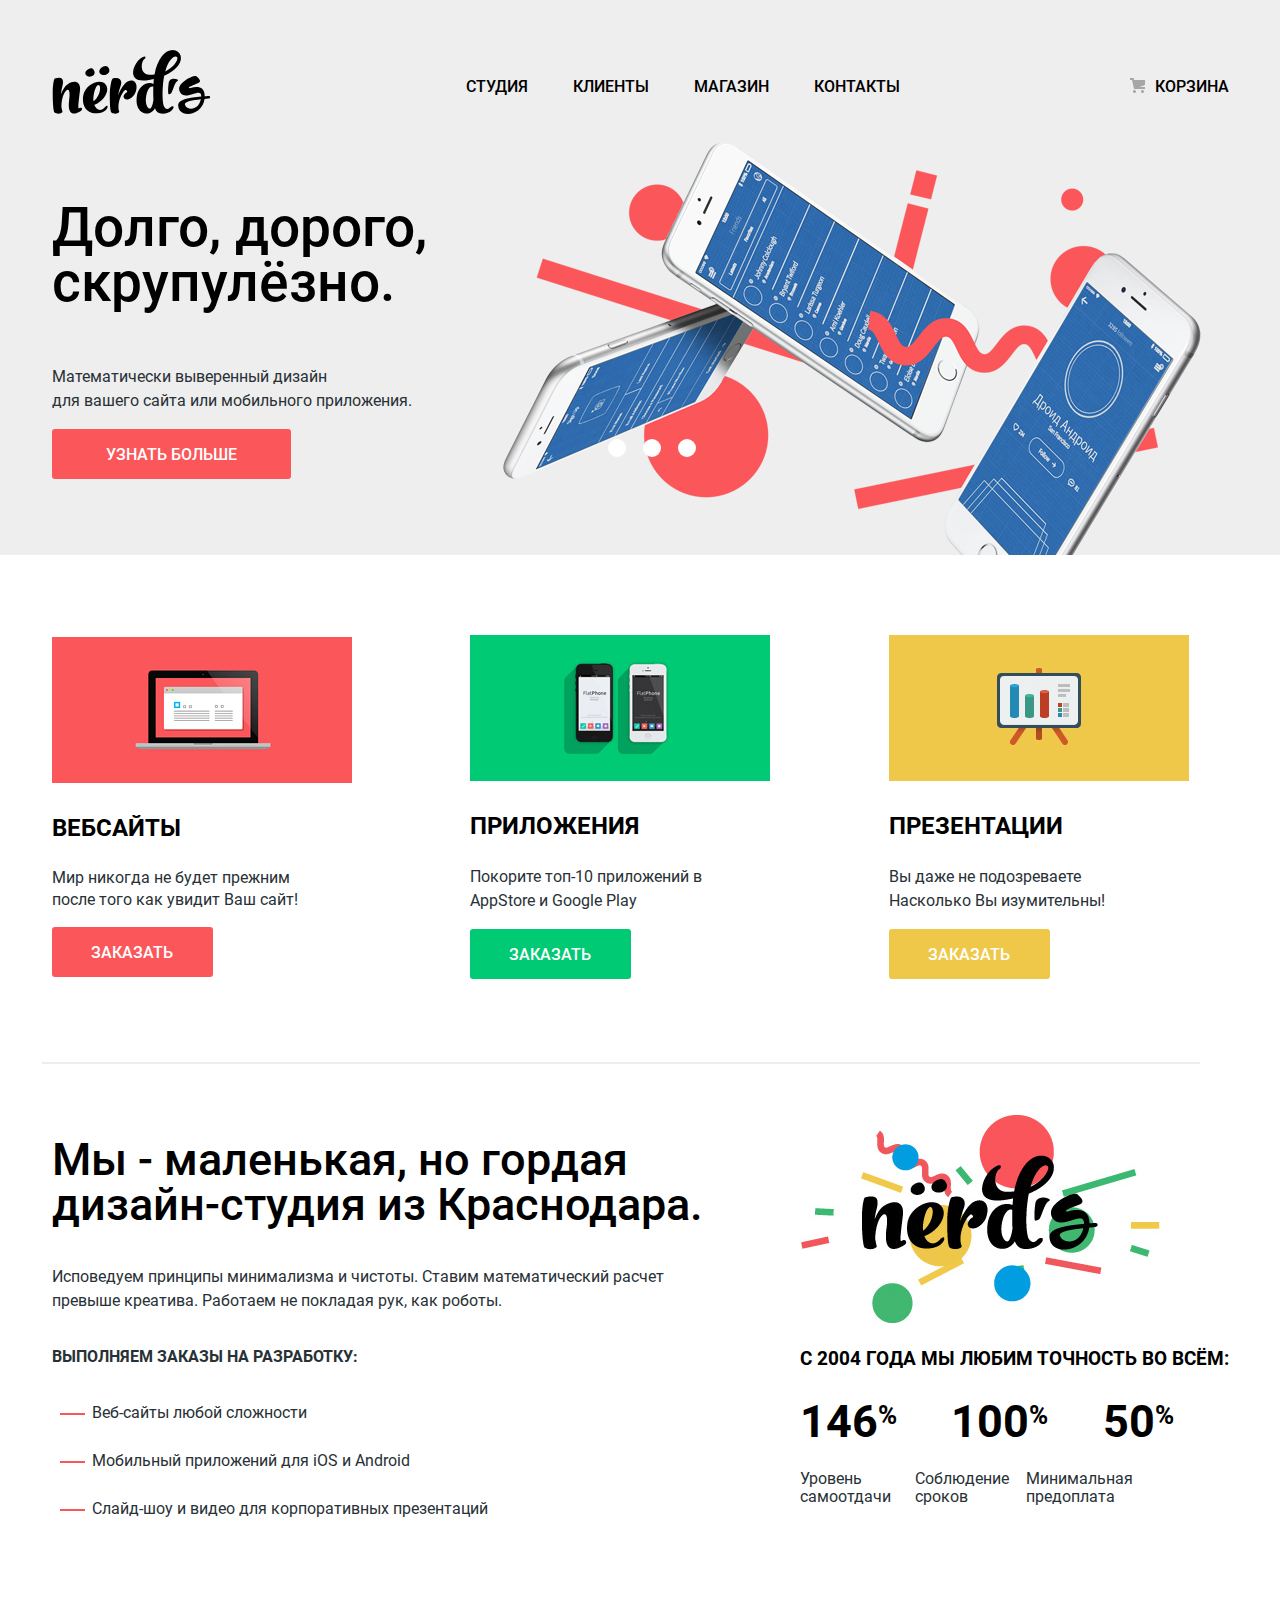
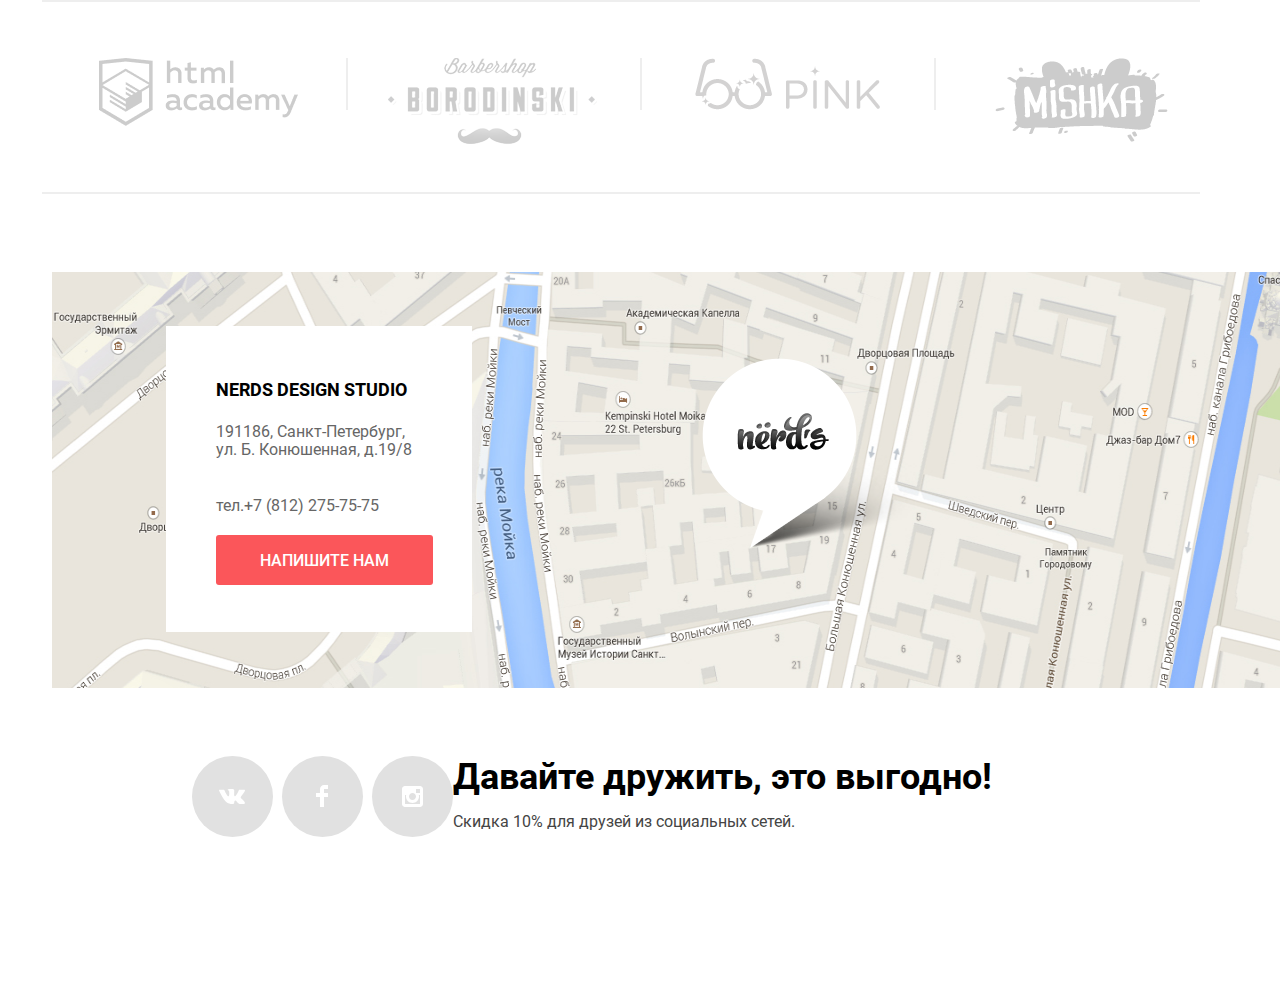
==== commit 0c26f631: "Проект 3" ====
--- a/index.html
+++ b/index.html
@@ -42,7 +42,7 @@
          <h2 class="visually-hidden">Заголовок Главной страницы сайта</h2>
          <div class="hero-content container">
             <div class="hero-desc">
-            <h3 class="hero-title">Долго, дорого,<br> и скрупулёзно</h3>
+            <h3 class="hero-title">Долго, дорого,<br> скрупулёзно.</h3>
             <p>Математически выверенный дизайн<br>
               для вашего сайта или мобильного приложения.</p>
             <a class="button button-red" href="#">Узнать больше</a>
@@ -169,10 +169,11 @@
     </main>
     <footer class="footer">
       <h2 class="visually-hidden">Контакты и как нас найти</h2>
-      <div class="footer-content">
+
+      <div class="footer-content footer-container">
         <div class="footer-contacts">
           <img src="img/map.png" width height="416" alt="Карта города">
-            <div class="footer-wrap footer-container">
+            <div class="footer-wrap ">
               <div class="footer-contacts-content">
                 <h3 class='logo-name'>Nerds Design Studio</h3>
                  <address class="footer-contacts-tittle"> 191186, Санкт-Петербург,<br>
--- a/css/style.css
+++ b/css/style.css
@@ -1087,22 +1087,26 @@
 }
 
 .footer-contacts {
-  position: relative;
+
   width: 100%;
   background-size: 100%;
 }
 
 .footer-contacts img {
   position: absolute;
+
   width: 100%;
+
   background-size: 100%;
   z-index: -1;
 }
 
 .footer-container {
+
   max-width: 1177px;
   width: 100%;
-  padding: 0 10px;
+  padding: 80px 10px;
+  margin: 0 auto;
 }
 
 .footer-wrap {
@@ -1237,7 +1241,7 @@
 
 .modal {
   position: fixed;
-  display: flex;
+  display: none; /*flex*/
   justify-content: center;
   align-items: center;
   top: 0;
